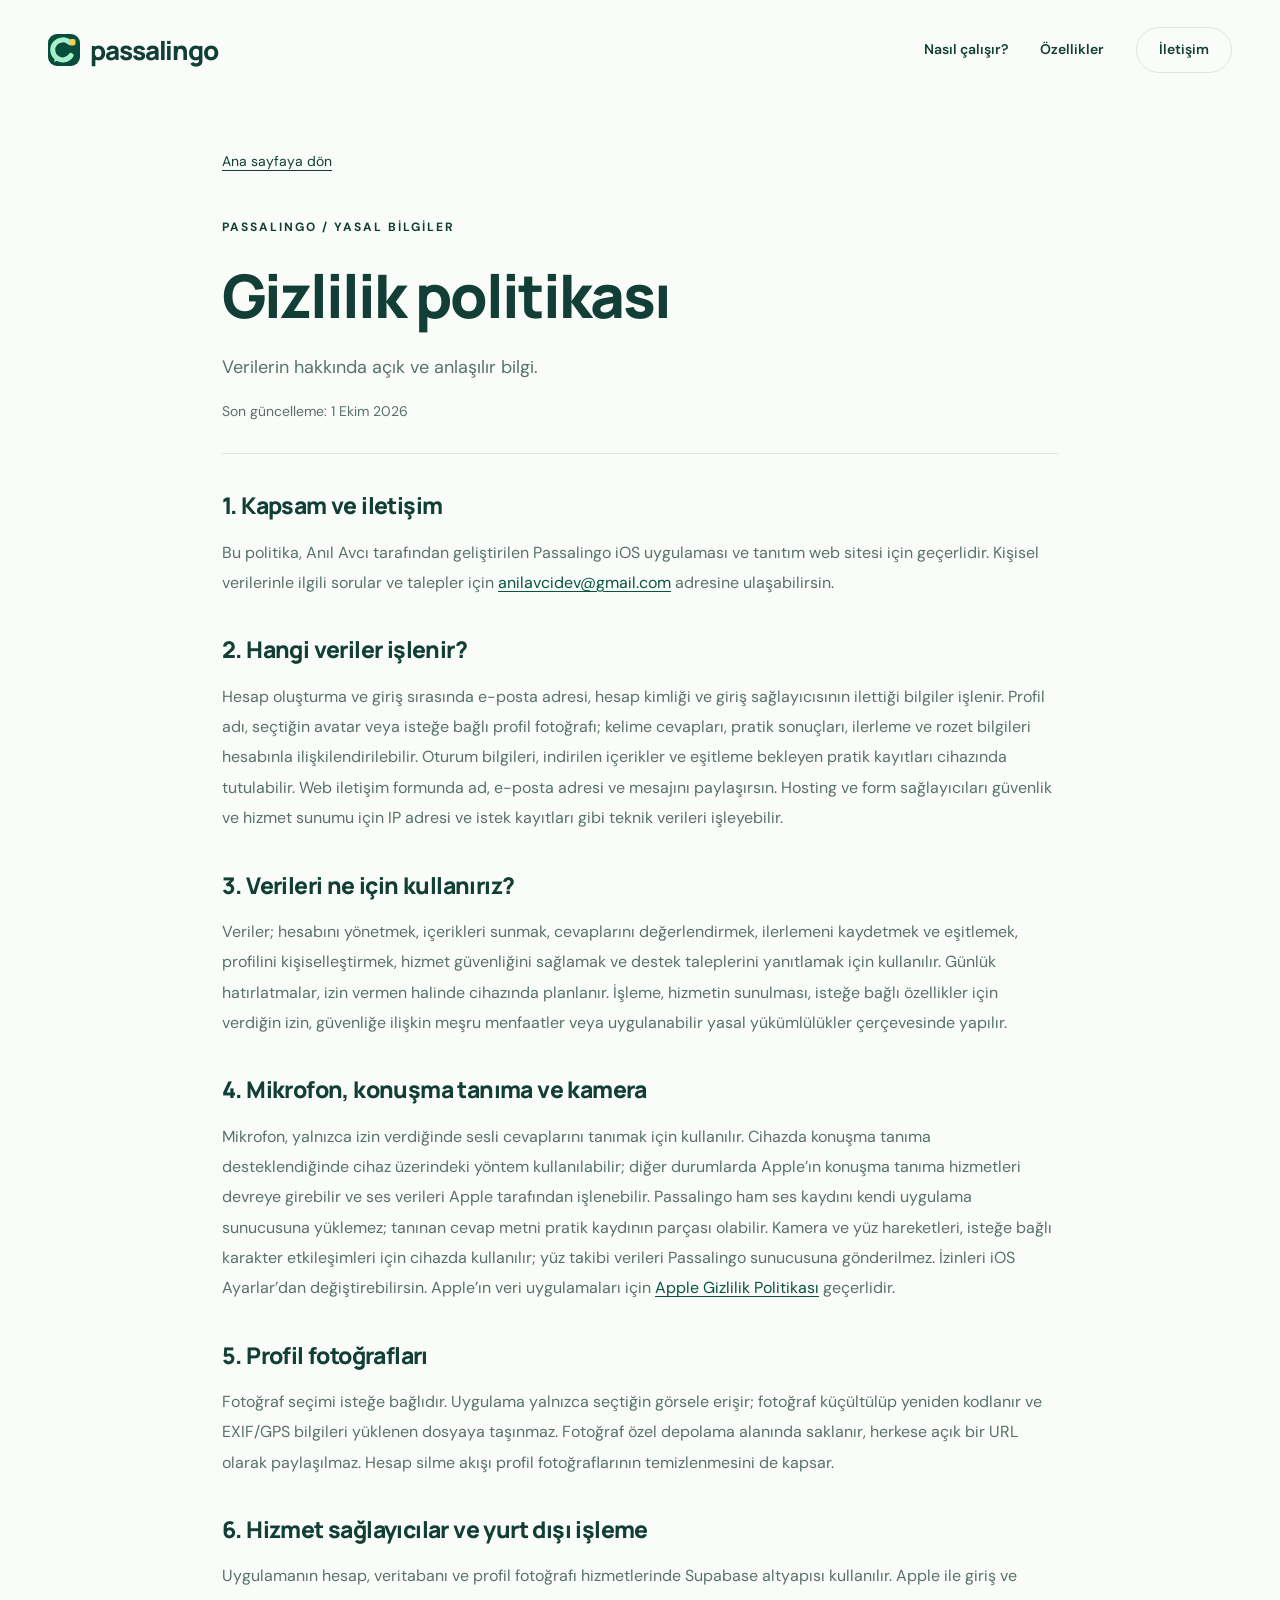
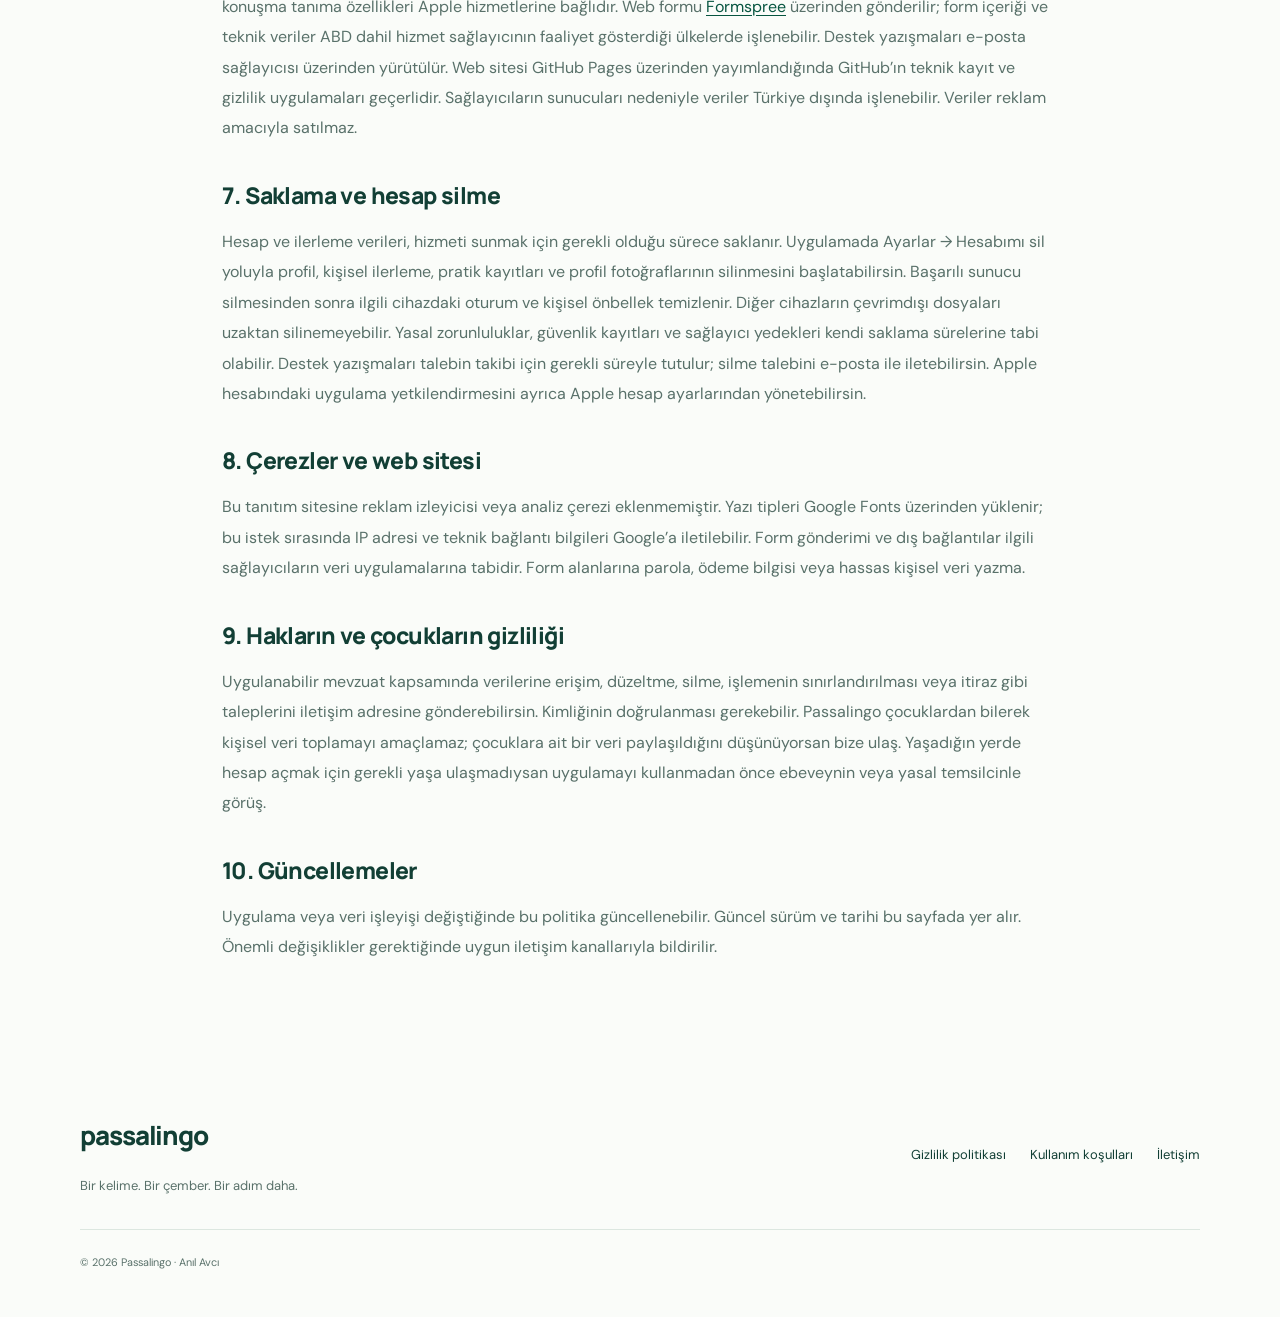
==== privacy.html @ f15102d4 "Build Turkish Passalingo landing page with legal pages and contact form" ====
<!doctype html><html lang="tr"><head><meta charset="utf-8"><meta name="viewport" content="width=device-width,initial-scale=1"><meta name="theme-color" content="#064e3b"><title>Gizlilik politikası — Passalingo</title><meta name="description" content="Verilerin hakkında açık ve anlaşılır bilgi."><meta property="og:title" content="Gizlilik politikası — Passalingo"><meta property="og:description" content="Verilerin hakkında açık ve anlaşılır bilgi."><meta property="og:type" content="website"><link rel="icon" href="assets/favicon.svg" type="image/svg+xml"><link rel="stylesheet" href="styles.css"><script src="script.js" defer></script></head><body><a class="skip" href="#main">İçeriğe geç</a><header><a class="brand" href="index.html"><img src="assets/favicon.svg" alt="" width="32" height="32">passalingo</a><nav aria-label="Ana gezinme"><a href="index.html#nasil">Nasıl çalışır?</a><a href="index.html#ozellikler">Özellikler</a><a class="nav-contact" href="index.html#iletisim">İletişim</a></nav></header><main id="main" class="wrap legal"><a class="back" href="index.html">Ana sayfaya dön</a><span class="eyebrow">PASSALINGO / YASAL BİLGİLER</span><h1>Gizlilik politikası</h1><p class="lead">Verilerin hakkında açık ve anlaşılır bilgi.</p><p class="updated">Son güncelleme: 1 Ekim 2026</p><div class="legal-body"><section><h2>1. Kapsam ve iletişim</h2><p>Bu politika, Anıl Avcı tarafından geliştirilen Passalingo iOS uygulaması ve tanıtım web sitesi için geçerlidir. Kişisel verilerinle ilgili sorular ve talepler için <a href="mailto:anilavcidev@gmail.com">anilavcidev@gmail.com</a> adresine ulaşabilirsin.</p></section><section><h2>2. Hangi veriler işlenir?</h2><p>Hesap oluşturma ve giriş sırasında e-posta adresi, hesap kimliği ve giriş sağlayıcısının ilettiği bilgiler işlenir. Profil adı, seçtiğin avatar veya isteğe bağlı profil fotoğrafı; kelime cevapları, pratik sonuçları, ilerleme ve rozet bilgileri hesabınla ilişkilendirilebilir. Oturum bilgileri, indirilen içerikler ve eşitleme bekleyen pratik kayıtları cihazında tutulabilir. Web iletişim formunda ad, e-posta adresi ve mesajını paylaşırsın. Hosting ve form sağlayıcıları güvenlik ve hizmet sunumu için IP adresi ve istek kayıtları gibi teknik verileri işleyebilir.</p></section><section><h2>3. Verileri ne için kullanırız?</h2><p>Veriler; hesabını yönetmek, içerikleri sunmak, cevaplarını değerlendirmek, ilerlemeni kaydetmek ve eşitlemek, profilini kişiselleştirmek, hizmet güvenliğini sağlamak ve destek taleplerini yanıtlamak için kullanılır. Günlük hatırlatmalar, izin vermen halinde cihazında planlanır. İşleme, hizmetin sunulması, isteğe bağlı özellikler için verdiğin izin, güvenliğe ilişkin meşru menfaatler veya uygulanabilir yasal yükümlülükler çerçevesinde yapılır.</p></section><section><h2>4. Mikrofon, konuşma tanıma ve kamera</h2><p>Mikrofon, yalnızca izin verdiğinde sesli cevaplarını tanımak için kullanılır. Cihazda konuşma tanıma desteklendiğinde cihaz üzerindeki yöntem kullanılabilir; diğer durumlarda Apple’ın konuşma tanıma hizmetleri devreye girebilir ve ses verileri Apple tarafından işlenebilir. Passalingo ham ses kaydını kendi uygulama sunucusuna yüklemez; tanınan cevap metni pratik kaydının parçası olabilir. Kamera ve yüz hareketleri, isteğe bağlı karakter etkileşimleri için cihazda kullanılır; yüz takibi verileri Passalingo sunucusuna gönderilmez. İzinleri iOS Ayarlar’dan değiştirebilirsin. Apple’ın veri uygulamaları için <a href="https://www.apple.com/legal/privacy/" target="_blank" rel="noopener noreferrer">Apple Gizlilik Politikası</a> geçerlidir.</p></section><section><h2>5. Profil fotoğrafları</h2><p>Fotoğraf seçimi isteğe bağlıdır. Uygulama yalnızca seçtiğin görsele erişir; fotoğraf küçültülüp yeniden kodlanır ve EXIF/GPS bilgileri yüklenen dosyaya taşınmaz. Fotoğraf özel depolama alanında saklanır, herkese açık bir URL olarak paylaşılmaz. Hesap silme akışı profil fotoğraflarının temizlenmesini de kapsar.</p></section><section><h2>6. Hizmet sağlayıcılar ve yurt dışı işleme</h2><p>Uygulamanın hesap, veritabanı ve profil fotoğrafı hizmetlerinde Supabase altyapısı kullanılır. Apple ile giriş ve konuşma tanıma özellikleri Apple hizmetlerine bağlıdır. Web formu <a href="https://formspree.io/legal/privacy-policy/" target="_blank" rel="noopener noreferrer">Formspree</a> üzerinden gönderilir; form içeriği ve teknik veriler ABD dahil hizmet sağlayıcının faaliyet gösterdiği ülkelerde işlenebilir. Destek yazışmaları e-posta sağlayıcısı üzerinden yürütülür. Web sitesi GitHub Pages üzerinden yayımlandığında GitHub’ın teknik kayıt ve gizlilik uygulamaları geçerlidir. Sağlayıcıların sunucuları nedeniyle veriler Türkiye dışında işlenebilir. Veriler reklam amacıyla satılmaz.</p></section><section><h2>7. Saklama ve hesap silme</h2><p>Hesap ve ilerleme verileri, hizmeti sunmak için gerekli olduğu sürece saklanır. Uygulamada Ayarlar → Hesabımı sil yoluyla profil, kişisel ilerleme, pratik kayıtları ve profil fotoğraflarının silinmesini başlatabilirsin. Başarılı sunucu silmesinden sonra ilgili cihazdaki oturum ve kişisel önbellek temizlenir. Diğer cihazların çevrimdışı dosyaları uzaktan silinemeyebilir. Yasal zorunluluklar, güvenlik kayıtları ve sağlayıcı yedekleri kendi saklama sürelerine tabi olabilir. Destek yazışmaları talebin takibi için gerekli süreyle tutulur; silme talebini e-posta ile iletebilirsin. Apple hesabındaki uygulama yetkilendirmesini ayrıca Apple hesap ayarlarından yönetebilirsin.</p></section><section><h2>8. Çerezler ve web sitesi</h2><p>Bu tanıtım sitesine reklam izleyicisi veya analiz çerezi eklenmemiştir. Yazı tipleri Google Fonts üzerinden yüklenir; bu istek sırasında IP adresi ve teknik bağlantı bilgileri Google’a iletilebilir. Form gönderimi ve dış bağlantılar ilgili sağlayıcıların veri uygulamalarına tabidir. Form alanlarına parola, ödeme bilgisi veya hassas kişisel veri yazma.</p></section><section><h2>9. Hakların ve çocukların gizliliği</h2><p>Uygulanabilir mevzuat kapsamında verilerine erişim, düzeltme, silme, işlemenin sınırlandırılması veya itiraz gibi taleplerini iletişim adresine gönderebilirsin. Kimliğinin doğrulanması gerekebilir. Passalingo çocuklardan bilerek kişisel veri toplamayı amaçlamaz; çocuklara ait bir veri paylaşıldığını düşünüyorsan bize ulaş. Yaşadığın yerde hesap açmak için gerekli yaşa ulaşmadıysan uygulamayı kullanmadan önce ebeveynin veya yasal temsilcinle görüş.</p></section><section><h2>10. Güncellemeler</h2><p>Uygulama veya veri işleyişi değiştiğinde bu politika güncellenebilir. Güncel sürüm ve tarihi bu sayfada yer alır. Önemli değişiklikler gerektiğinde uygun iletişim kanallarıyla bildirilir.</p></section></div></main><footer><a class="brand" href="index.html">passalingo</a><p>Bir kelime. Bir çember. Bir adım daha.</p><div><a href="privacy.html">Gizlilik politikası</a><a href="terms.html">Kullanım koşulları</a><a href="mailto:anilavcidev@gmail.com">İletişim</a></div><small>© 2026 Passalingo · Anıl Avcı</small></footer></body></html>
---- styles.css ----
@import url('https://fonts.googleapis.com/css2?family=DM+Sans:wght@400;500;600;700&family=Manrope:wght@400;500;600;700;800&display=swap');
:root{--ink:#123f35;--green:#075540;--mint:#b5f3ce;--paper:#fafcf9;--muted:#59716a;--line:#dce7e0;--yellow:#f6cf59}*{box-sizing:border-box}html{scroll-behavior:smooth;scroll-padding-top:100px}body{margin:0;background:var(--paper);color:var(--ink);font-family:'DM Sans',sans-serif;font-size:16px;line-height:1.65}a{color:inherit}button,input,textarea{font:inherit}button,a,input,textarea,summary{-webkit-tap-highlight-color:transparent}a:focus-visible,button:focus-visible,summary:focus-visible{outline:3px solid #b88915;outline-offset:6px}header{max-width:1280px;margin:auto;height:100px;padding:0 48px;display:flex;align-items:center;justify-content:space-between}.brand{display:flex;gap:10px;align-items:center;font-family:Manrope,sans-serif;font-size:26px;font-weight:800;letter-spacing:-1.1px;text-decoration:none}nav{display:flex;align-items:center;gap:32px;font-size:14px;font-weight:600}nav a{text-decoration:none}nav a:hover{color:#23815d}.nav-contact{border:1px solid var(--line);padding:10px 22px;border-radius:50px}.wrap{max-width:1184px;margin:auto;padding-left:32px;padding-right:32px}.hero{display:grid;grid-template-columns:1.05fr 1fr;min-height:690px;align-items:center;padding-top:32px;padding-bottom:74px}.eyebrow{font-size:12px;letter-spacing:2px;font-weight:700;display:block}.pill-dot{width:7px;height:7px;background:var(--green);display:inline-block;border-radius:100%;margin-right:6px}h1,h2,h3{font-family:Manrope,sans-serif;line-height:1.08;margin:0;font-weight:800;letter-spacing:-2px}h1{font-size:clamp(44px,5.15vw,68px);margin:25px 0}h1 em{font-style:normal;color:#24805d}h2{font-size:clamp(32px,3.5vw,46px)}h3{font-size:23px;letter-spacing:-.7px}.hero-copy>p{color:var(--muted);font-size:18px;line-height:1.75}.hero-actions{display:flex;align-items:center;gap:24px;margin-top:32px}.button{border:0;border-radius:50px;background:var(--green);color:white;padding:16px 25px;font-weight:600;text-decoration:none;display:inline-flex;align-items:center;justify-content:center;cursor:pointer;font-size:14px;transition:background .2s,transform .2s}.button:hover{background:#137653;transform:translateY(-2px)}.button:disabled{opacity:.65;cursor:wait;transform:none}.release{font-size:14px;font-weight:700}.release small{display:block;font-size:12px;font-weight:400;color:var(--muted)}.hero-note{display:flex;align-items:center;gap:14px;font-size:12px;color:var(--muted);margin-top:30px}.hero-note i{width:3px;height:3px;border-radius:50%;background:var(--muted)}.hero-art{position:relative;height:580px;display:flex;align-items:center;justify-content:center}.orbit{width:440px;height:440px;border-radius:50%;background:#e5f6e9;position:absolute;border:1px solid #daeddf}.orbit:after{content:'';inset:25px;position:absolute;border:1px dashed #b7d8c2;border-radius:50%}.mascot{position:relative;width:440px;height:auto;transform:rotate(-7deg);filter:drop-shadow(0 25px 25px #19634413)}.floating{position:absolute;background:white;border:1px solid var(--line);border-radius:16px;padding:9px 22px;font-family:Manrope,sans-serif;font-size:24px;font-weight:800;z-index:1;box-shadow:0 10px 25px #123f3508}.floating small{display:block;font-family:'DM Sans',sans-serif;font-size:12px;font-weight:400;color:var(--muted)}.word-one{top:78px;left:15px;transform:rotate(-9deg)}.word-two{top:160px;right:0;transform:rotate(8deg);background:#fff5cd}.speech{position:absolute;bottom:64px;background:white;border:1px solid var(--line);border-radius:20px;padding:18px 25px;font-size:18px;font-weight:700;box-shadow:0 12px 40px #123f3509;transform:rotate(-3deg)}.speech span{display:block;font-size:12px;font-weight:400;color:var(--muted)}.art-caption{position:absolute;bottom:22px;font-size:10px;font-weight:700;letter-spacing:2px}.ticker{display:flex;justify-content:center;gap:54px;align-items:center;background:var(--green);color:var(--mint);padding:25px 24px;font-size:14px;font-weight:700;letter-spacing:2px;overflow:hidden}.ticker b{color:var(--yellow);font-size:22px}.section{padding-top:105px;padding-bottom:105px}.section-heading{display:grid;grid-template-columns:1.2fr 1fr;gap:20px;align-items:end}.section-heading .eyebrow{grid-column:1/-1}.section-heading p{color:var(--muted);justify-self:end;margin:0}.steps{display:grid;grid-template-columns:repeat(3,1fr);gap:45px;margin-top:55px}.steps article{border-top:1px solid var(--line);padding-top:22px}.step{font-family:Manrope;font-size:14px;color:#257c59;display:block;margin-bottom:40px}.steps p{color:var(--muted);font-size:15px;line-height:1.75;max-width:300px}.feature-section{background:#eef6ef;padding:90px 0}.feature-grid{display:grid;grid-template-columns:1fr 1fr;gap:100px;align-items:center}.phone-area{text-align:center;position:relative}.phone-area>.eyebrow{margin-bottom:26px}.phone{width:265px;border:7px solid var(--ink);border-radius:43px;overflow:hidden;box-shadow:16px 24px 0 #c9e8d4,0 30px 65px #123f3520;margin:0 auto 35px;line-height:0;transform:rotate(-4deg)}.phone img{width:100%;height:auto}.phone-area small{color:var(--muted);font-size:12px}.feature-copy h2{margin:20px 0}.lead{color:var(--muted);font-size:18px}.feature{display:flex;gap:20px;margin-top:26px}.feature>span{flex-shrink:0;width:42px;height:42px;border-radius:12px;background:#daeee0;display:grid;place-items:center;font-size:24px}.feature h3{font-size:18px;letter-spacing:-.4px;line-height:1.4}.feature p{margin:6px 0 0;color:var(--muted);font-size:14px}.faq-section{display:grid;grid-template-columns:1fr 1.2fr;gap:70px}.faq-section h2{margin-top:25px}details{border-bottom:1px solid var(--line);padding:22px 0}details:first-child{padding-top:0}summary{cursor:pointer;list-style:none;font-weight:600;display:flex;justify-content:space-between;gap:20px}summary::-webkit-details-marker{display:none}summary:after{content:'+';font-size:22px;font-weight:400}details[open] summary:after{content:'−'}details p{color:var(--muted);font-size:15px;line-height:1.8;margin:15px 0 3px}.contact-section{background:var(--green);color:white;padding:90px 0}.contact-grid{display:grid;grid-template-columns:1fr 1.2fr;gap:80px}.contact-grid h2{color:var(--mint);margin-top:25px}.contact-grid p{color:#c4dbd2;font-size:15px}.email{display:inline-block;margin-top:22px;font-size:16px;text-underline-offset:7px}.form-row{display:grid;grid-template-columns:1fr 1fr;gap:18px}label{display:block;font-size:14px;font-weight:500}input,textarea{display:block;background:#ffffff0b;border:1px solid #ffffff38;border-radius:10px;width:100%;color:white;padding:14px;margin:8px 0 18px;font-size:14px}textarea{resize:vertical;min-height:120px}input::placeholder,textarea::placeholder{color:#bdd3ca}input:focus,textarea:focus{outline:2px solid var(--mint);outline-offset:2px}.contact-grid .form-notice{font-size:12px;line-height:1.8;margin:0 0 20px}.contact-grid .button{background:var(--mint);color:var(--ink)}#form-status{min-height:24px;margin-bottom:0}.honeypot{display:none}footer{max-width:1184px;margin:auto;padding:45px 32px;display:grid;grid-template-columns:1fr auto;gap:18px;font-size:13px}footer p{margin:0;color:var(--muted);grid-column:1}footer>div{grid-column:2;grid-row:1/3;display:flex;gap:24px;align-items:center}footer a{text-decoration:none}footer a:hover{text-decoration:underline}footer small{color:var(--muted);grid-column:1/-1;border-top:1px solid var(--line);padding-top:24px;margin-top:15px}.skip{position:absolute;top:-100px;left:20px;background:white;padding:12px;z-index:10}.skip:focus{top:10px}.legal{max-width:900px;padding-top:50px;padding-bottom:90px}.back{display:block;margin-bottom:45px;font-size:14px;text-underline-offset:4px}.legal h1{font-size:clamp(38px,6vw,60px)}.updated{font-size:14px;color:var(--muted);border-bottom:1px solid var(--line);padding-bottom:30px}.legal-body section{margin-top:35px}.legal-body h2{font-size:23px;letter-spacing:-.6px;line-height:1.4}.legal-body p{color:var(--muted);line-height:1.9}.legal-body a{color:var(--green);text-underline-offset:3px}@media(min-width:1000px){.mascot{animation:bob 6s ease-in-out infinite}@keyframes bob{50%{transform:translateY(-12px) rotate(-4deg)}}}@media(max-width:900px){header{padding:0 28px;height:84px}nav{gap:20px}.hero{grid-template-columns:1fr 1fr;min-height:600px}.hero-art{height:490px}.mascot{width:340px;max-width:110%}.orbit{width:320px;height:320px}.hero-actions{align-items:flex-start;flex-direction:column;gap:15px}.word-one{top:60px;left:0}.word-two{top:140px;right:-10px}.speech{bottom:45px;padding:14px;font-size:15px}.hero-note{font-size:11px;gap:8px}.ticker{gap:25px}.feature-grid{gap:45px}.contact-grid{gap:40px}.faq-section{gap:40px}footer>div{gap:16px}}@media(max-width:640px){header{padding:0 22px;height:80px}.brand{font-size:23px}.brand img{width:28px;height:28px}nav a:not(.nav-contact){display:none}.nav-contact{padding:8px 17px}.wrap{padding-left:24px;padding-right:24px}.hero{grid-template-columns:1fr;padding-top:25px;padding-bottom:30px}.eyebrow{font-size:10px;letter-spacing:1.6px}h1{font-size:48px;letter-spacing:-2px;line-height:1.12;margin-top:22px}.hero-copy>p{font-size:16px}.hero-copy>p br{display:none}.hero-actions{flex-direction:row;align-items:center;gap:18px}.button{padding:14px 21px;font-size:13px}.release{font-size:12px}.release small{font-size:10px}.hero-note{font-size:11px}.hero-art{height:420px;max-width:380px;width:100%;margin:20px auto 0}.mascot{width:320px}.orbit{width:305px;height:305px}.floating{font-size:20px;padding:8px 17px}.word-one{top:35px;left:0}.word-two{top:90px;right:0}.speech{bottom:35px}.art-caption{bottom:2px;font-size:9px}.ticker{gap:14px;font-size:10px;letter-spacing:1px;padding:20px 12px}.ticker b{font-size:14px}.section{padding-top:65px;padding-bottom:65px}.section-heading{display:block}.section-heading h2{margin-top:20px}.section-heading p{margin-top:20px;font-size:15px}.steps{grid-template-columns:1fr;gap:26px;margin-top:35px}.steps article{position:relative;padding-left:48px}.step{position:absolute;left:0;top:23px;margin:0}.steps h3{font-size:22px}.steps p{max-width:none;margin-bottom:0}.feature-section{padding:60px 0}.feature-grid{grid-template-columns:1fr;gap:48px}.phone{width:235px;border-radius:38px}.feature-copy h2{font-size:36px}.lead{font-size:16px}.faq-section{grid-template-columns:1fr;gap:30px}.contact-section{padding:60px 0}.contact-grid{grid-template-columns:1fr;gap:35px}.contact-grid h2{font-size:36px}.form-row{grid-template-columns:1fr;gap:0}footer{padding:35px 24px;display:flex;flex-direction:column;gap:15px}footer>div{flex-wrap:wrap;gap:12px 20px;font-size:12px}footer small{margin-top:5px}.legal{padding-top:30px}.legal h1{font-size:38px}.legal-body h2{font-size:21px}}@media(prefers-reduced-motion:reduce){html{scroll-behavior:auto}*,*:before,*:after{animation:none!important;transition:none!important}}
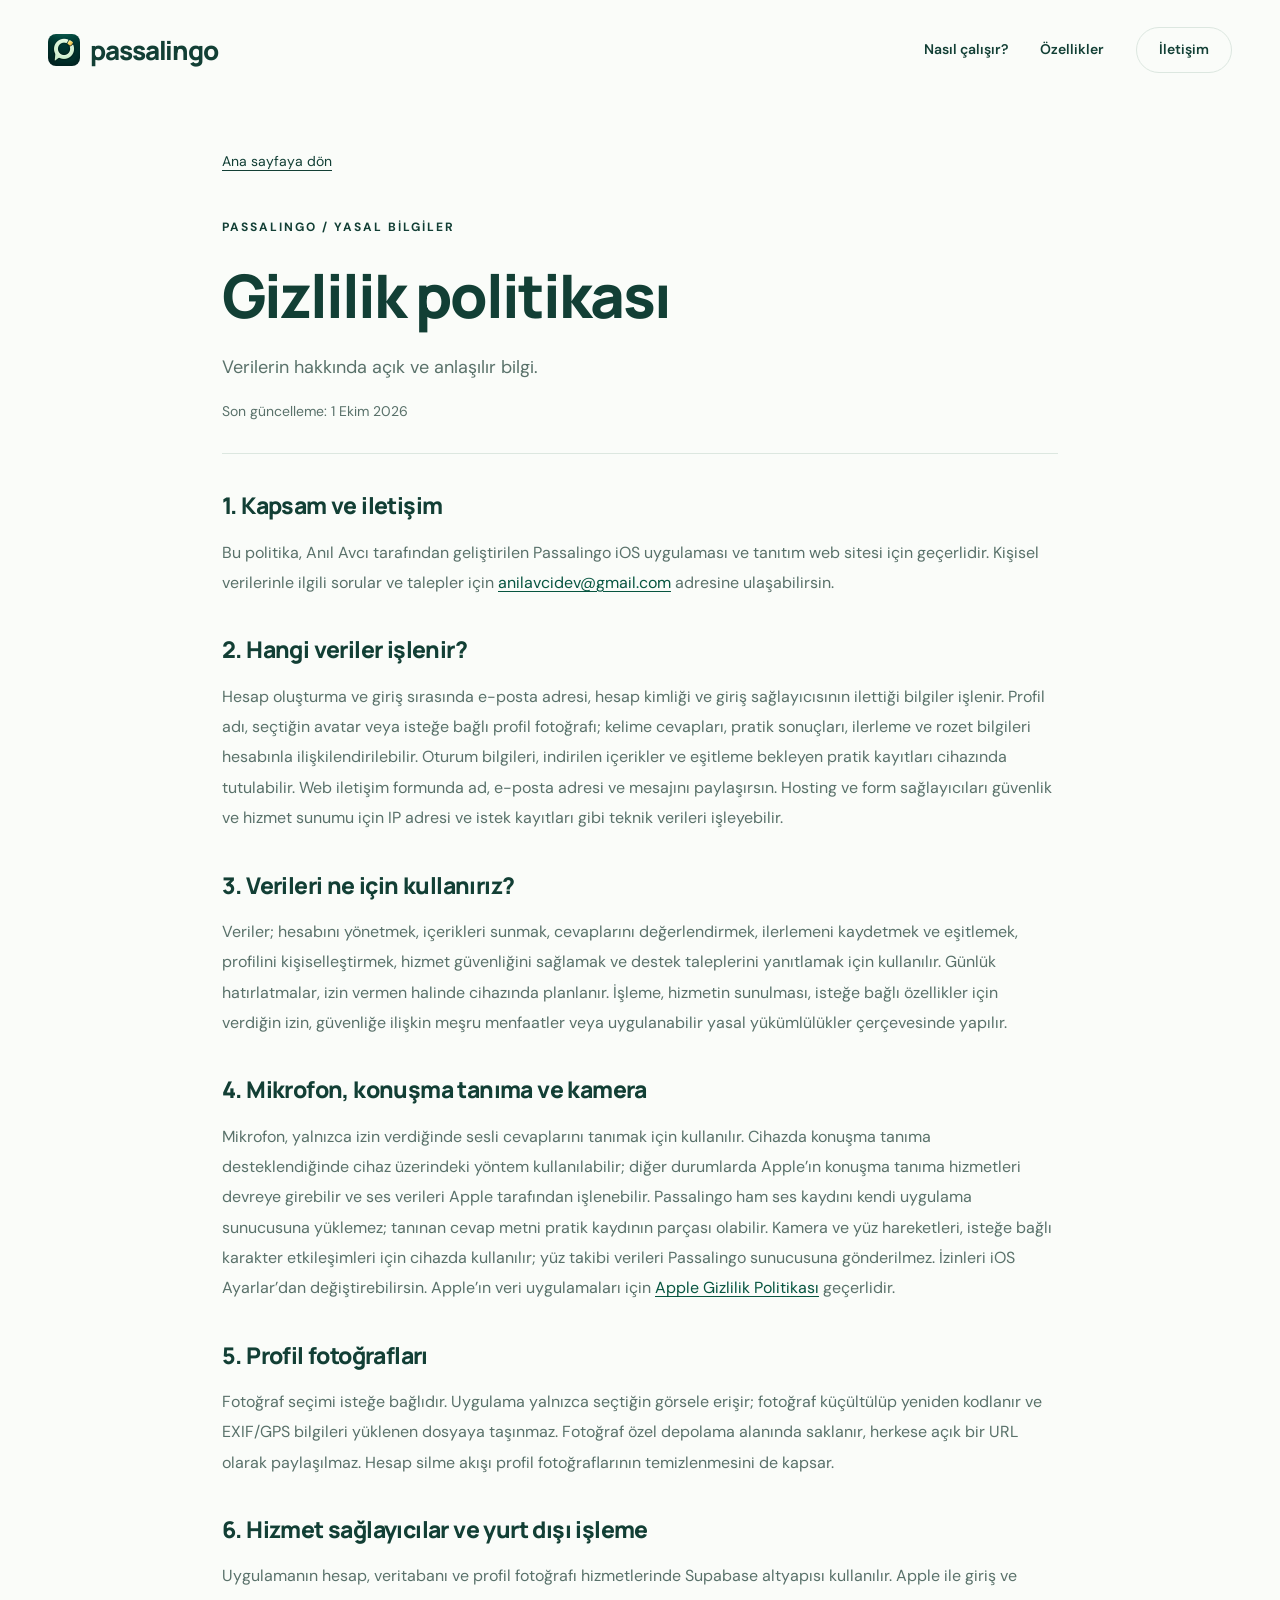
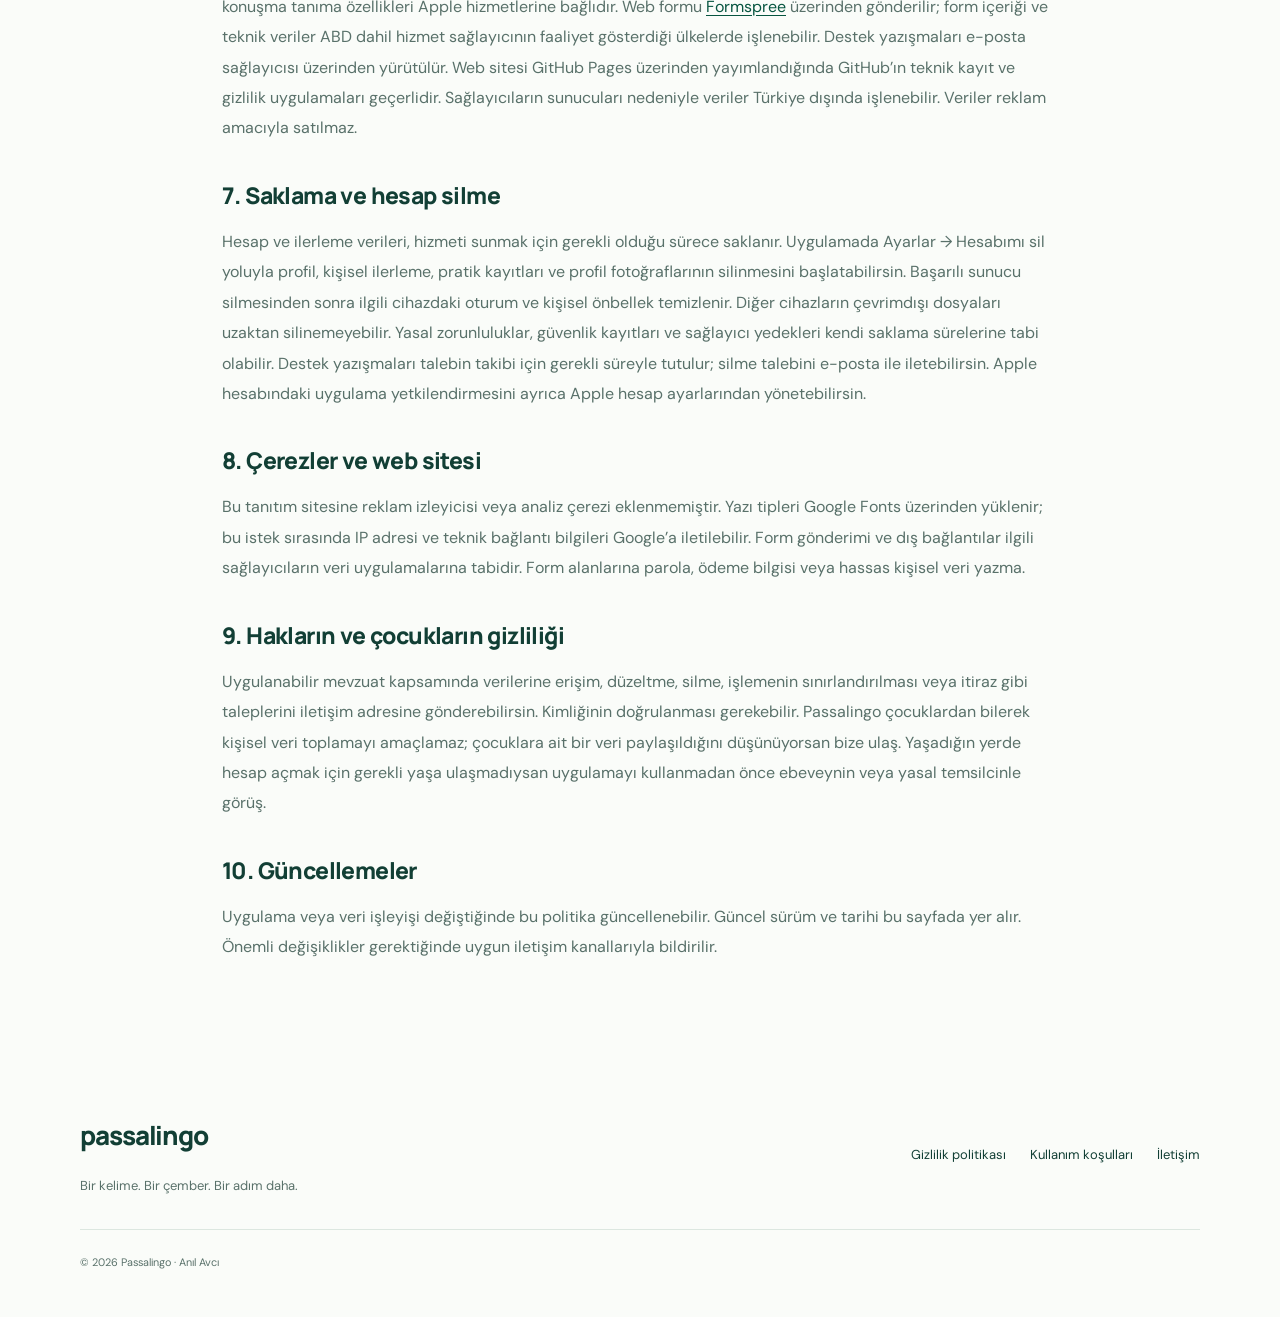
==== commit 24697693: "Use authentic app logo and show gameplay screenshot" ====
--- a/privacy.html
+++ b/privacy.html
@@ -1 +1 @@
-<!doctype html><html lang="tr"><head><meta charset="utf-8"><meta name="viewport" content="width=device-width,initial-scale=1"><meta name="theme-color" content="#064e3b"><title>Gizlilik politikası — Passalingo</title><meta name="description" content="Verilerin hakkında açık ve anlaşılır bilgi."><meta property="og:title" content="Gizlilik politikası — Passalingo"><meta property="og:description" content="Verilerin hakkında açık ve anlaşılır bilgi."><meta property="og:type" content="website"><link rel="icon" href="assets/favicon.svg" type="image/svg+xml"><link rel="stylesheet" href="styles.css"><script src="script.js" defer></script></head><body><a class="skip" href="#main">İçeriğe geç</a><header><a class="brand" href="index.html"><img src="assets/favicon.svg" alt="" width="32" height="32">passalingo</a><nav aria-label="Ana gezinme"><a href="index.html#nasil">Nasıl çalışır?</a><a href="index.html#ozellikler">Özellikler</a><a class="nav-contact" href="index.html#iletisim">İletişim</a></nav></header><main id="main" class="wrap legal"><a class="back" href="index.html">Ana sayfaya dön</a><span class="eyebrow">PASSALINGO / YASAL BİLGİLER</span><h1>Gizlilik politikası</h1><p class="lead">Verilerin hakkında açık ve anlaşılır bilgi.</p><p class="updated">Son güncelleme: 1 Ekim 2026</p><div class="legal-body"><section><h2>1. Kapsam ve iletişim</h2><p>Bu politika, Anıl Avcı tarafından geliştirilen Passalingo iOS uygulaması ve tanıtım web sitesi için geçerlidir. Kişisel verilerinle ilgili sorular ve talepler için <a href="mailto:anilavcidev@gmail.com">anilavcidev@gmail.com</a> adresine ulaşabilirsin.</p></section><section><h2>2. Hangi veriler işlenir?</h2><p>Hesap oluşturma ve giriş sırasında e-posta adresi, hesap kimliği ve giriş sağlayıcısının ilettiği bilgiler işlenir. Profil adı, seçtiğin avatar veya isteğe bağlı profil fotoğrafı; kelime cevapları, pratik sonuçları, ilerleme ve rozet bilgileri hesabınla ilişkilendirilebilir. Oturum bilgileri, indirilen içerikler ve eşitleme bekleyen pratik kayıtları cihazında tutulabilir. Web iletişim formunda ad, e-posta adresi ve mesajını paylaşırsın. Hosting ve form sağlayıcıları güvenlik ve hizmet sunumu için IP adresi ve istek kayıtları gibi teknik verileri işleyebilir.</p></section><section><h2>3. Verileri ne için kullanırız?</h2><p>Veriler; hesabını yönetmek, içerikleri sunmak, cevaplarını değerlendirmek, ilerlemeni kaydetmek ve eşitlemek, profilini kişiselleştirmek, hizmet güvenliğini sağlamak ve destek taleplerini yanıtlamak için kullanılır. Günlük hatırlatmalar, izin vermen halinde cihazında planlanır. İşleme, hizmetin sunulması, isteğe bağlı özellikler için verdiğin izin, güvenliğe ilişkin meşru menfaatler veya uygulanabilir yasal yükümlülükler çerçevesinde yapılır.</p></section><section><h2>4. Mikrofon, konuşma tanıma ve kamera</h2><p>Mikrofon, yalnızca izin verdiğinde sesli cevaplarını tanımak için kullanılır. Cihazda konuşma tanıma desteklendiğinde cihaz üzerindeki yöntem kullanılabilir; diğer durumlarda Apple’ın konuşma tanıma hizmetleri devreye girebilir ve ses verileri Apple tarafından işlenebilir. Passalingo ham ses kaydını kendi uygulama sunucusuna yüklemez; tanınan cevap metni pratik kaydının parçası olabilir. Kamera ve yüz hareketleri, isteğe bağlı karakter etkileşimleri için cihazda kullanılır; yüz takibi verileri Passalingo sunucusuna gönderilmez. İzinleri iOS Ayarlar’dan değiştirebilirsin. Apple’ın veri uygulamaları için <a href="https://www.apple.com/legal/privacy/" target="_blank" rel="noopener noreferrer">Apple Gizlilik Politikası</a> geçerlidir.</p></section><section><h2>5. Profil fotoğrafları</h2><p>Fotoğraf seçimi isteğe bağlıdır. Uygulama yalnızca seçtiğin görsele erişir; fotoğraf küçültülüp yeniden kodlanır ve EXIF/GPS bilgileri yüklenen dosyaya taşınmaz. Fotoğraf özel depolama alanında saklanır, herkese açık bir URL olarak paylaşılmaz. Hesap silme akışı profil fotoğraflarının temizlenmesini de kapsar.</p></section><section><h2>6. Hizmet sağlayıcılar ve yurt dışı işleme</h2><p>Uygulamanın hesap, veritabanı ve profil fotoğrafı hizmetlerinde Supabase altyapısı kullanılır. Apple ile giriş ve konuşma tanıma özellikleri Apple hizmetlerine bağlıdır. Web formu <a href="https://formspree.io/legal/privacy-policy/" target="_blank" rel="noopener noreferrer">Formspree</a> üzerinden gönderilir; form içeriği ve teknik veriler ABD dahil hizmet sağlayıcının faaliyet gösterdiği ülkelerde işlenebilir. Destek yazışmaları e-posta sağlayıcısı üzerinden yürütülür. Web sitesi GitHub Pages üzerinden yayımlandığında GitHub’ın teknik kayıt ve gizlilik uygulamaları geçerlidir. Sağlayıcıların sunucuları nedeniyle veriler Türkiye dışında işlenebilir. Veriler reklam amacıyla satılmaz.</p></section><section><h2>7. Saklama ve hesap silme</h2><p>Hesap ve ilerleme verileri, hizmeti sunmak için gerekli olduğu sürece saklanır. Uygulamada Ayarlar → Hesabımı sil yoluyla profil, kişisel ilerleme, pratik kayıtları ve profil fotoğraflarının silinmesini başlatabilirsin. Başarılı sunucu silmesinden sonra ilgili cihazdaki oturum ve kişisel önbellek temizlenir. Diğer cihazların çevrimdışı dosyaları uzaktan silinemeyebilir. Yasal zorunluluklar, güvenlik kayıtları ve sağlayıcı yedekleri kendi saklama sürelerine tabi olabilir. Destek yazışmaları talebin takibi için gerekli süreyle tutulur; silme talebini e-posta ile iletebilirsin. Apple hesabındaki uygulama yetkilendirmesini ayrıca Apple hesap ayarlarından yönetebilirsin.</p></section><section><h2>8. Çerezler ve web sitesi</h2><p>Bu tanıtım sitesine reklam izleyicisi veya analiz çerezi eklenmemiştir. Yazı tipleri Google Fonts üzerinden yüklenir; bu istek sırasında IP adresi ve teknik bağlantı bilgileri Google’a iletilebilir. Form gönderimi ve dış bağlantılar ilgili sağlayıcıların veri uygulamalarına tabidir. Form alanlarına parola, ödeme bilgisi veya hassas kişisel veri yazma.</p></section><section><h2>9. Hakların ve çocukların gizliliği</h2><p>Uygulanabilir mevzuat kapsamında verilerine erişim, düzeltme, silme, işlemenin sınırlandırılması veya itiraz gibi taleplerini iletişim adresine gönderebilirsin. Kimliğinin doğrulanması gerekebilir. Passalingo çocuklardan bilerek kişisel veri toplamayı amaçlamaz; çocuklara ait bir veri paylaşıldığını düşünüyorsan bize ulaş. Yaşadığın yerde hesap açmak için gerekli yaşa ulaşmadıysan uygulamayı kullanmadan önce ebeveynin veya yasal temsilcinle görüş.</p></section><section><h2>10. Güncellemeler</h2><p>Uygulama veya veri işleyişi değiştiğinde bu politika güncellenebilir. Güncel sürüm ve tarihi bu sayfada yer alır. Önemli değişiklikler gerektiğinde uygun iletişim kanallarıyla bildirilir.</p></section></div></main><footer><a class="brand" href="index.html">passalingo</a><p>Bir kelime. Bir çember. Bir adım daha.</p><div><a href="privacy.html">Gizlilik politikası</a><a href="terms.html">Kullanım koşulları</a><a href="mailto:anilavcidev@gmail.com">İletişim</a></div><small>© 2026 Passalingo · Anıl Avcı</small></footer></body></html>+<!doctype html><html lang="tr"><head><meta charset="utf-8"><meta name="viewport" content="width=device-width,initial-scale=1"><meta name="theme-color" content="#064e3b"><title>Gizlilik politikası — Passalingo</title><meta name="description" content="Verilerin hakkında açık ve anlaşılır bilgi."><meta property="og:title" content="Gizlilik politikası — Passalingo"><meta property="og:description" content="Verilerin hakkında açık ve anlaşılır bilgi."><meta property="og:type" content="website"><link rel="icon" href="assets/logo.png" type="image/png"><link rel="stylesheet" href="styles.css"><script src="script.js" defer></script></head><body><a class="skip" href="#main">İçeriğe geç</a><header><a class="brand" href="index.html"><img src="assets/logo.png" alt="" width="32" height="32">passalingo</a><nav aria-label="Ana gezinme"><a href="index.html#nasil">Nasıl çalışır?</a><a href="index.html#ozellikler">Özellikler</a><a class="nav-contact" href="index.html#iletisim">İletişim</a></nav></header><main id="main" class="wrap legal"><a class="back" href="index.html">Ana sayfaya dön</a><span class="eyebrow">PASSALINGO / YASAL BİLGİLER</span><h1>Gizlilik politikası</h1><p class="lead">Verilerin hakkında açık ve anlaşılır bilgi.</p><p class="updated">Son güncelleme: 1 Ekim 2026</p><div class="legal-body"><section><h2>1. Kapsam ve iletişim</h2><p>Bu politika, Anıl Avcı tarafından geliştirilen Passalingo iOS uygulaması ve tanıtım web sitesi için geçerlidir. Kişisel verilerinle ilgili sorular ve talepler için <a href="mailto:anilavcidev@gmail.com">anilavcidev@gmail.com</a> adresine ulaşabilirsin.</p></section><section><h2>2. Hangi veriler işlenir?</h2><p>Hesap oluşturma ve giriş sırasında e-posta adresi, hesap kimliği ve giriş sağlayıcısının ilettiği bilgiler işlenir. Profil adı, seçtiğin avatar veya isteğe bağlı profil fotoğrafı; kelime cevapları, pratik sonuçları, ilerleme ve rozet bilgileri hesabınla ilişkilendirilebilir. Oturum bilgileri, indirilen içerikler ve eşitleme bekleyen pratik kayıtları cihazında tutulabilir. Web iletişim formunda ad, e-posta adresi ve mesajını paylaşırsın. Hosting ve form sağlayıcıları güvenlik ve hizmet sunumu için IP adresi ve istek kayıtları gibi teknik verileri işleyebilir.</p></section><section><h2>3. Verileri ne için kullanırız?</h2><p>Veriler; hesabını yönetmek, içerikleri sunmak, cevaplarını değerlendirmek, ilerlemeni kaydetmek ve eşitlemek, profilini kişiselleştirmek, hizmet güvenliğini sağlamak ve destek taleplerini yanıtlamak için kullanılır. Günlük hatırlatmalar, izin vermen halinde cihazında planlanır. İşleme, hizmetin sunulması, isteğe bağlı özellikler için verdiğin izin, güvenliğe ilişkin meşru menfaatler veya uygulanabilir yasal yükümlülükler çerçevesinde yapılır.</p></section><section><h2>4. Mikrofon, konuşma tanıma ve kamera</h2><p>Mikrofon, yalnızca izin verdiğinde sesli cevaplarını tanımak için kullanılır. Cihazda konuşma tanıma desteklendiğinde cihaz üzerindeki yöntem kullanılabilir; diğer durumlarda Apple’ın konuşma tanıma hizmetleri devreye girebilir ve ses verileri Apple tarafından işlenebilir. Passalingo ham ses kaydını kendi uygulama sunucusuna yüklemez; tanınan cevap metni pratik kaydının parçası olabilir. Kamera ve yüz hareketleri, isteğe bağlı karakter etkileşimleri için cihazda kullanılır; yüz takibi verileri Passalingo sunucusuna gönderilmez. İzinleri iOS Ayarlar’dan değiştirebilirsin. Apple’ın veri uygulamaları için <a href="https://www.apple.com/legal/privacy/" target="_blank" rel="noopener noreferrer">Apple Gizlilik Politikası</a> geçerlidir.</p></section><section><h2>5. Profil fotoğrafları</h2><p>Fotoğraf seçimi isteğe bağlıdır. Uygulama yalnızca seçtiğin görsele erişir; fotoğraf küçültülüp yeniden kodlanır ve EXIF/GPS bilgileri yüklenen dosyaya taşınmaz. Fotoğraf özel depolama alanında saklanır, herkese açık bir URL olarak paylaşılmaz. Hesap silme akışı profil fotoğraflarının temizlenmesini de kapsar.</p></section><section><h2>6. Hizmet sağlayıcılar ve yurt dışı işleme</h2><p>Uygulamanın hesap, veritabanı ve profil fotoğrafı hizmetlerinde Supabase altyapısı kullanılır. Apple ile giriş ve konuşma tanıma özellikleri Apple hizmetlerine bağlıdır. Web formu <a href="https://formspree.io/legal/privacy-policy/" target="_blank" rel="noopener noreferrer">Formspree</a> üzerinden gönderilir; form içeriği ve teknik veriler ABD dahil hizmet sağlayıcının faaliyet gösterdiği ülkelerde işlenebilir. Destek yazışmaları e-posta sağlayıcısı üzerinden yürütülür. Web sitesi GitHub Pages üzerinden yayımlandığında GitHub’ın teknik kayıt ve gizlilik uygulamaları geçerlidir. Sağlayıcıların sunucuları nedeniyle veriler Türkiye dışında işlenebilir. Veriler reklam amacıyla satılmaz.</p></section><section><h2>7. Saklama ve hesap silme</h2><p>Hesap ve ilerleme verileri, hizmeti sunmak için gerekli olduğu sürece saklanır. Uygulamada Ayarlar → Hesabımı sil yoluyla profil, kişisel ilerleme, pratik kayıtları ve profil fotoğraflarının silinmesini başlatabilirsin. Başarılı sunucu silmesinden sonra ilgili cihazdaki oturum ve kişisel önbellek temizlenir. Diğer cihazların çevrimdışı dosyaları uzaktan silinemeyebilir. Yasal zorunluluklar, güvenlik kayıtları ve sağlayıcı yedekleri kendi saklama sürelerine tabi olabilir. Destek yazışmaları talebin takibi için gerekli süreyle tutulur; silme talebini e-posta ile iletebilirsin. Apple hesabındaki uygulama yetkilendirmesini ayrıca Apple hesap ayarlarından yönetebilirsin.</p></section><section><h2>8. Çerezler ve web sitesi</h2><p>Bu tanıtım sitesine reklam izleyicisi veya analiz çerezi eklenmemiştir. Yazı tipleri Google Fonts üzerinden yüklenir; bu istek sırasında IP adresi ve teknik bağlantı bilgileri Google’a iletilebilir. Form gönderimi ve dış bağlantılar ilgili sağlayıcıların veri uygulamalarına tabidir. Form alanlarına parola, ödeme bilgisi veya hassas kişisel veri yazma.</p></section><section><h2>9. Hakların ve çocukların gizliliği</h2><p>Uygulanabilir mevzuat kapsamında verilerine erişim, düzeltme, silme, işlemenin sınırlandırılması veya itiraz gibi taleplerini iletişim adresine gönderebilirsin. Kimliğinin doğrulanması gerekebilir. Passalingo çocuklardan bilerek kişisel veri toplamayı amaçlamaz; çocuklara ait bir veri paylaşıldığını düşünüyorsan bize ulaş. Yaşadığın yerde hesap açmak için gerekli yaşa ulaşmadıysan uygulamayı kullanmadan önce ebeveynin veya yasal temsilcinle görüş.</p></section><section><h2>10. Güncellemeler</h2><p>Uygulama veya veri işleyişi değiştiğinde bu politika güncellenebilir. Güncel sürüm ve tarihi bu sayfada yer alır. Önemli değişiklikler gerektiğinde uygun iletişim kanallarıyla bildirilir.</p></section></div></main><footer><a class="brand" href="index.html">passalingo</a><p>Bir kelime. Bir çember. Bir adım daha.</p><div><a href="privacy.html">Gizlilik politikası</a><a href="terms.html">Kullanım koşulları</a><a href="mailto:anilavcidev@gmail.com">İletişim</a></div><small>© 2026 Passalingo · Anıl Avcı</small></footer></body></html>
--- a/styles.css
+++ b/styles.css
@@ -1,2 +1,4 @@
 @import url('https://fonts.googleapis.com/css2?family=DM+Sans:wght@400;500;600;700&family=Manrope:wght@400;500;600;700;800&display=swap');
 :root{--ink:#123f35;--green:#075540;--mint:#b5f3ce;--paper:#fafcf9;--muted:#59716a;--line:#dce7e0;--yellow:#f6cf59}*{box-sizing:border-box}html{scroll-behavior:smooth;scroll-padding-top:100px}body{margin:0;background:var(--paper);color:var(--ink);font-family:'DM Sans',sans-serif;font-size:16px;line-height:1.65}a{color:inherit}button,input,textarea{font:inherit}button,a,input,textarea,summary{-webkit-tap-highlight-color:transparent}a:focus-visible,button:focus-visible,summary:focus-visible{outline:3px solid #b88915;outline-offset:6px}header{max-width:1280px;margin:auto;height:100px;padding:0 48px;display:flex;align-items:center;justify-content:space-between}.brand{display:flex;gap:10px;align-items:center;font-family:Manrope,sans-serif;font-size:26px;font-weight:800;letter-spacing:-1.1px;text-decoration:none}nav{display:flex;align-items:center;gap:32px;font-size:14px;font-weight:600}nav a{text-decoration:none}nav a:hover{color:#23815d}.nav-contact{border:1px solid var(--line);padding:10px 22px;border-radius:50px}.wrap{max-width:1184px;margin:auto;padding-left:32px;padding-right:32px}.hero{display:grid;grid-template-columns:1.05fr 1fr;min-height:690px;align-items:center;padding-top:32px;padding-bottom:74px}.eyebrow{font-size:12px;letter-spacing:2px;font-weight:700;display:block}.pill-dot{width:7px;height:7px;background:var(--green);display:inline-block;border-radius:100%;margin-right:6px}h1,h2,h3{font-family:Manrope,sans-serif;line-height:1.08;margin:0;font-weight:800;letter-spacing:-2px}h1{font-size:clamp(44px,5.15vw,68px);margin:25px 0}h1 em{font-style:normal;color:#24805d}h2{font-size:clamp(32px,3.5vw,46px)}h3{font-size:23px;letter-spacing:-.7px}.hero-copy>p{color:var(--muted);font-size:18px;line-height:1.75}.hero-actions{display:flex;align-items:center;gap:24px;margin-top:32px}.button{border:0;border-radius:50px;background:var(--green);color:white;padding:16px 25px;font-weight:600;text-decoration:none;display:inline-flex;align-items:center;justify-content:center;cursor:pointer;font-size:14px;transition:background .2s,transform .2s}.button:hover{background:#137653;transform:translateY(-2px)}.button:disabled{opacity:.65;cursor:wait;transform:none}.release{font-size:14px;font-weight:700}.release small{display:block;font-size:12px;font-weight:400;color:var(--muted)}.hero-note{display:flex;align-items:center;gap:14px;font-size:12px;color:var(--muted);margin-top:30px}.hero-note i{width:3px;height:3px;border-radius:50%;background:var(--muted)}.hero-art{position:relative;height:580px;display:flex;align-items:center;justify-content:center}.orbit{width:440px;height:440px;border-radius:50%;background:#e5f6e9;position:absolute;border:1px solid #daeddf}.orbit:after{content:'';inset:25px;position:absolute;border:1px dashed #b7d8c2;border-radius:50%}.mascot{position:relative;width:440px;height:auto;transform:rotate(-7deg);filter:drop-shadow(0 25px 25px #19634413)}.floating{position:absolute;background:white;border:1px solid var(--line);border-radius:16px;padding:9px 22px;font-family:Manrope,sans-serif;font-size:24px;font-weight:800;z-index:1;box-shadow:0 10px 25px #123f3508}.floating small{display:block;font-family:'DM Sans',sans-serif;font-size:12px;font-weight:400;color:var(--muted)}.word-one{top:78px;left:15px;transform:rotate(-9deg)}.word-two{top:160px;right:0;transform:rotate(8deg);background:#fff5cd}.speech{position:absolute;bottom:64px;background:white;border:1px solid var(--line);border-radius:20px;padding:18px 25px;font-size:18px;font-weight:700;box-shadow:0 12px 40px #123f3509;transform:rotate(-3deg)}.speech span{display:block;font-size:12px;font-weight:400;color:var(--muted)}.art-caption{position:absolute;bottom:22px;font-size:10px;font-weight:700;letter-spacing:2px}.ticker{display:flex;justify-content:center;gap:54px;align-items:center;background:var(--green);color:var(--mint);padding:25px 24px;font-size:14px;font-weight:700;letter-spacing:2px;overflow:hidden}.ticker b{color:var(--yellow);font-size:22px}.section{padding-top:105px;padding-bottom:105px}.section-heading{display:grid;grid-template-columns:1.2fr 1fr;gap:20px;align-items:end}.section-heading .eyebrow{grid-column:1/-1}.section-heading p{color:var(--muted);justify-self:end;margin:0}.steps{display:grid;grid-template-columns:repeat(3,1fr);gap:45px;margin-top:55px}.steps article{border-top:1px solid var(--line);padding-top:22px}.step{font-family:Manrope;font-size:14px;color:#257c59;display:block;margin-bottom:40px}.steps p{color:var(--muted);font-size:15px;line-height:1.75;max-width:300px}.feature-section{background:#eef6ef;padding:90px 0}.feature-grid{display:grid;grid-template-columns:1fr 1fr;gap:100px;align-items:center}.phone-area{text-align:center;position:relative}.phone-area>.eyebrow{margin-bottom:26px}.phone{width:265px;border:7px solid var(--ink);border-radius:43px;overflow:hidden;box-shadow:16px 24px 0 #c9e8d4,0 30px 65px #123f3520;margin:0 auto 35px;line-height:0;transform:rotate(-4deg)}.phone img{width:100%;height:auto}.phone-area small{color:var(--muted);font-size:12px}.feature-copy h2{margin:20px 0}.lead{color:var(--muted);font-size:18px}.feature{display:flex;gap:20px;margin-top:26px}.feature>span{flex-shrink:0;width:42px;height:42px;border-radius:12px;background:#daeee0;display:grid;place-items:center;font-size:24px}.feature h3{font-size:18px;letter-spacing:-.4px;line-height:1.4}.feature p{margin:6px 0 0;color:var(--muted);font-size:14px}.faq-section{display:grid;grid-template-columns:1fr 1.2fr;gap:70px}.faq-section h2{margin-top:25px}details{border-bottom:1px solid var(--line);padding:22px 0}details:first-child{padding-top:0}summary{cursor:pointer;list-style:none;font-weight:600;display:flex;justify-content:space-between;gap:20px}summary::-webkit-details-marker{display:none}summary:after{content:'+';font-size:22px;font-weight:400}details[open] summary:after{content:'−'}details p{color:var(--muted);font-size:15px;line-height:1.8;margin:15px 0 3px}.contact-section{background:var(--green);color:white;padding:90px 0}.contact-grid{display:grid;grid-template-columns:1fr 1.2fr;gap:80px}.contact-grid h2{color:var(--mint);margin-top:25px}.contact-grid p{color:#c4dbd2;font-size:15px}.email{display:inline-block;margin-top:22px;font-size:16px;text-underline-offset:7px}.form-row{display:grid;grid-template-columns:1fr 1fr;gap:18px}label{display:block;font-size:14px;font-weight:500}input,textarea{display:block;background:#ffffff0b;border:1px solid #ffffff38;border-radius:10px;width:100%;color:white;padding:14px;margin:8px 0 18px;font-size:14px}textarea{resize:vertical;min-height:120px}input::placeholder,textarea::placeholder{color:#bdd3ca}input:focus,textarea:focus{outline:2px solid var(--mint);outline-offset:2px}.contact-grid .form-notice{font-size:12px;line-height:1.8;margin:0 0 20px}.contact-grid .button{background:var(--mint);color:var(--ink)}#form-status{min-height:24px;margin-bottom:0}.honeypot{display:none}footer{max-width:1184px;margin:auto;padding:45px 32px;display:grid;grid-template-columns:1fr auto;gap:18px;font-size:13px}footer p{margin:0;color:var(--muted);grid-column:1}footer>div{grid-column:2;grid-row:1/3;display:flex;gap:24px;align-items:center}footer a{text-decoration:none}footer a:hover{text-decoration:underline}footer small{color:var(--muted);grid-column:1/-1;border-top:1px solid var(--line);padding-top:24px;margin-top:15px}.skip{position:absolute;top:-100px;left:20px;background:white;padding:12px;z-index:10}.skip:focus{top:10px}.legal{max-width:900px;padding-top:50px;padding-bottom:90px}.back{display:block;margin-bottom:45px;font-size:14px;text-underline-offset:4px}.legal h1{font-size:clamp(38px,6vw,60px)}.updated{font-size:14px;color:var(--muted);border-bottom:1px solid var(--line);padding-bottom:30px}.legal-body section{margin-top:35px}.legal-body h2{font-size:23px;letter-spacing:-.6px;line-height:1.4}.legal-body p{color:var(--muted);line-height:1.9}.legal-body a{color:var(--green);text-underline-offset:3px}@media(min-width:1000px){.mascot{animation:bob 6s ease-in-out infinite}@keyframes bob{50%{transform:translateY(-12px) rotate(-4deg)}}}@media(max-width:900px){header{padding:0 28px;height:84px}nav{gap:20px}.hero{grid-template-columns:1fr 1fr;min-height:600px}.hero-art{height:490px}.mascot{width:340px;max-width:110%}.orbit{width:320px;height:320px}.hero-actions{align-items:flex-start;flex-direction:column;gap:15px}.word-one{top:60px;left:0}.word-two{top:140px;right:-10px}.speech{bottom:45px;padding:14px;font-size:15px}.hero-note{font-size:11px;gap:8px}.ticker{gap:25px}.feature-grid{gap:45px}.contact-grid{gap:40px}.faq-section{gap:40px}footer>div{gap:16px}}@media(max-width:640px){header{padding:0 22px;height:80px}.brand{font-size:23px}.brand img{width:28px;height:28px}nav a:not(.nav-contact){display:none}.nav-contact{padding:8px 17px}.wrap{padding-left:24px;padding-right:24px}.hero{grid-template-columns:1fr;padding-top:25px;padding-bottom:30px}.eyebrow{font-size:10px;letter-spacing:1.6px}h1{font-size:48px;letter-spacing:-2px;line-height:1.12;margin-top:22px}.hero-copy>p{font-size:16px}.hero-copy>p br{display:none}.hero-actions{flex-direction:row;align-items:center;gap:18px}.button{padding:14px 21px;font-size:13px}.release{font-size:12px}.release small{font-size:10px}.hero-note{font-size:11px}.hero-art{height:420px;max-width:380px;width:100%;margin:20px auto 0}.mascot{width:320px}.orbit{width:305px;height:305px}.floating{font-size:20px;padding:8px 17px}.word-one{top:35px;left:0}.word-two{top:90px;right:0}.speech{bottom:35px}.art-caption{bottom:2px;font-size:9px}.ticker{gap:14px;font-size:10px;letter-spacing:1px;padding:20px 12px}.ticker b{font-size:14px}.section{padding-top:65px;padding-bottom:65px}.section-heading{display:block}.section-heading h2{margin-top:20px}.section-heading p{margin-top:20px;font-size:15px}.steps{grid-template-columns:1fr;gap:26px;margin-top:35px}.steps article{position:relative;padding-left:48px}.step{position:absolute;left:0;top:23px;margin:0}.steps h3{font-size:22px}.steps p{max-width:none;margin-bottom:0}.feature-section{padding:60px 0}.feature-grid{grid-template-columns:1fr;gap:48px}.phone{width:235px;border-radius:38px}.feature-copy h2{font-size:36px}.lead{font-size:16px}.faq-section{grid-template-columns:1fr;gap:30px}.contact-section{padding:60px 0}.contact-grid{grid-template-columns:1fr;gap:35px}.contact-grid h2{font-size:36px}.form-row{grid-template-columns:1fr;gap:0}footer{padding:35px 24px;display:flex;flex-direction:column;gap:15px}footer>div{flex-wrap:wrap;gap:12px 20px;font-size:12px}footer small{margin-top:5px}.legal{padding-top:30px}.legal h1{font-size:38px}.legal-body h2{font-size:21px}}@media(prefers-reduced-motion:reduce){html{scroll-behavior:auto}*,*:before,*:after{animation:none!important;transition:none!important}}
+
+.brand img{border-radius:8px;object-fit:contain}
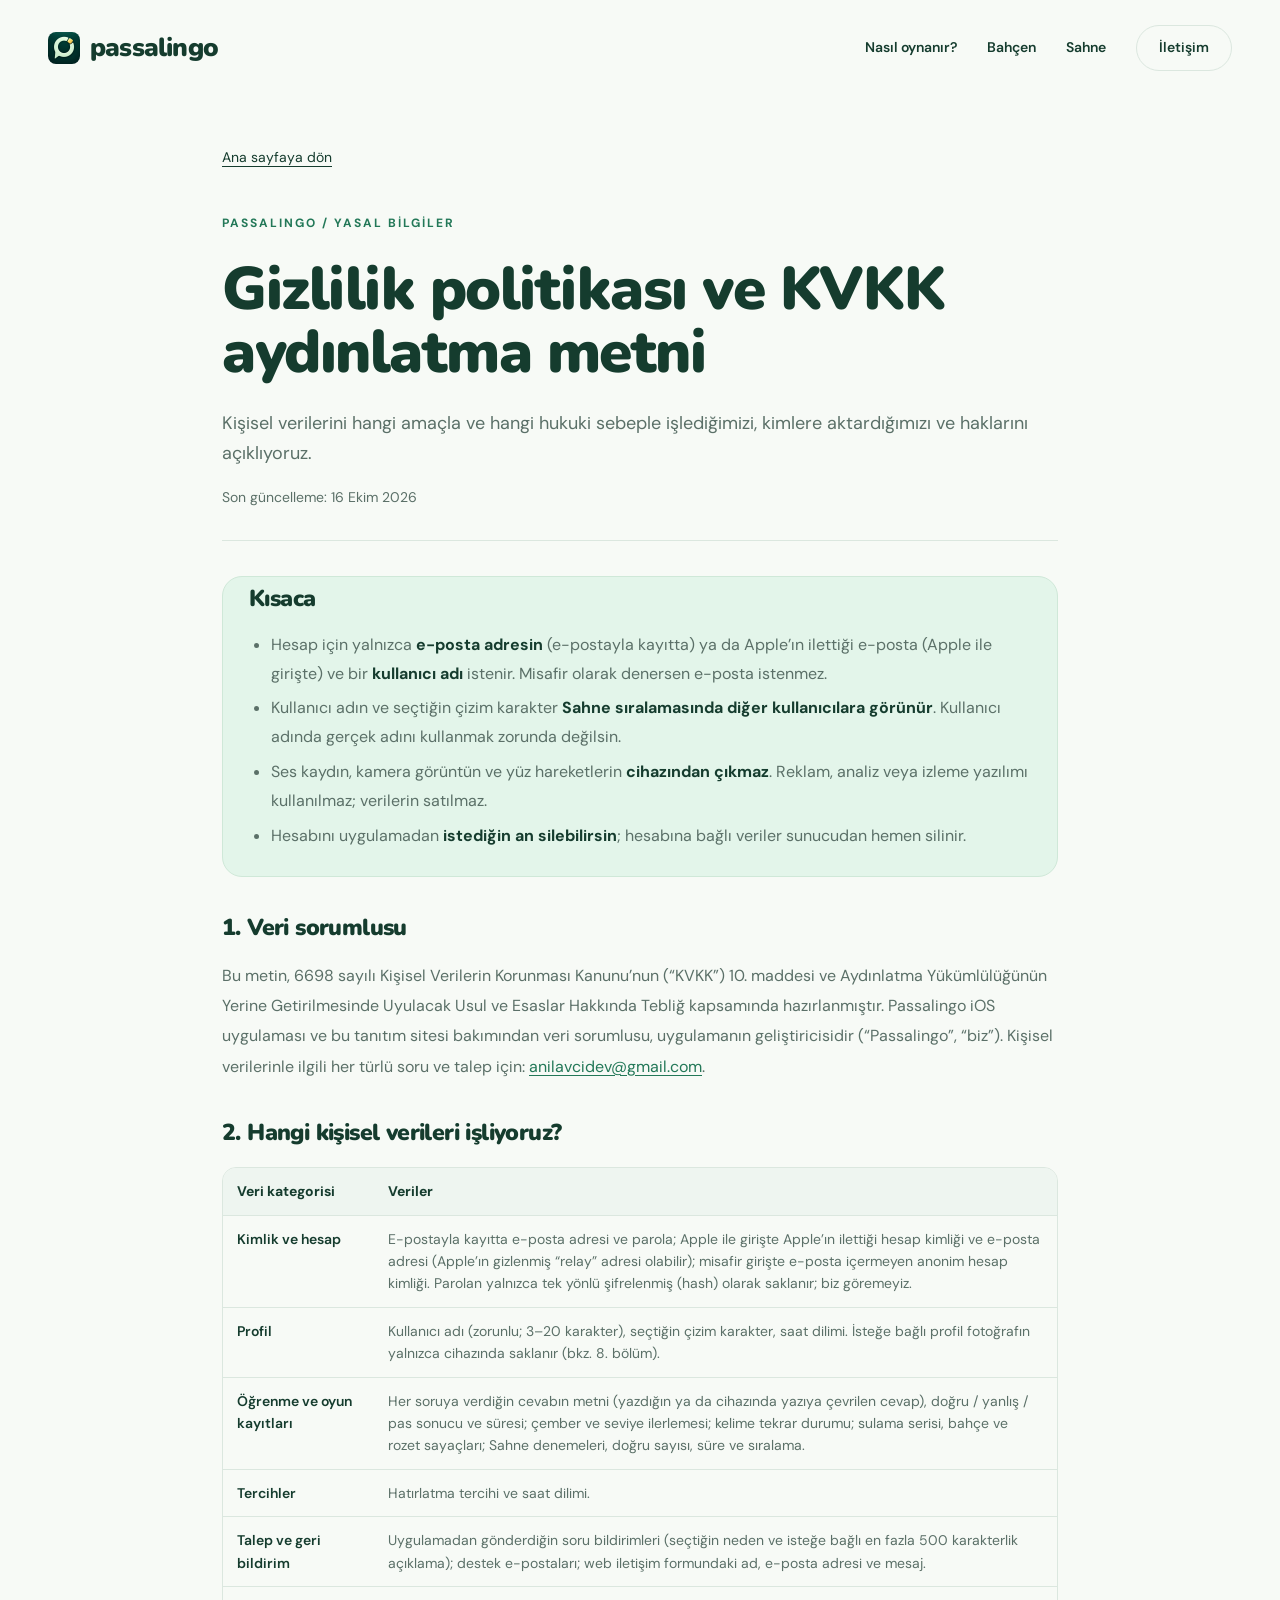
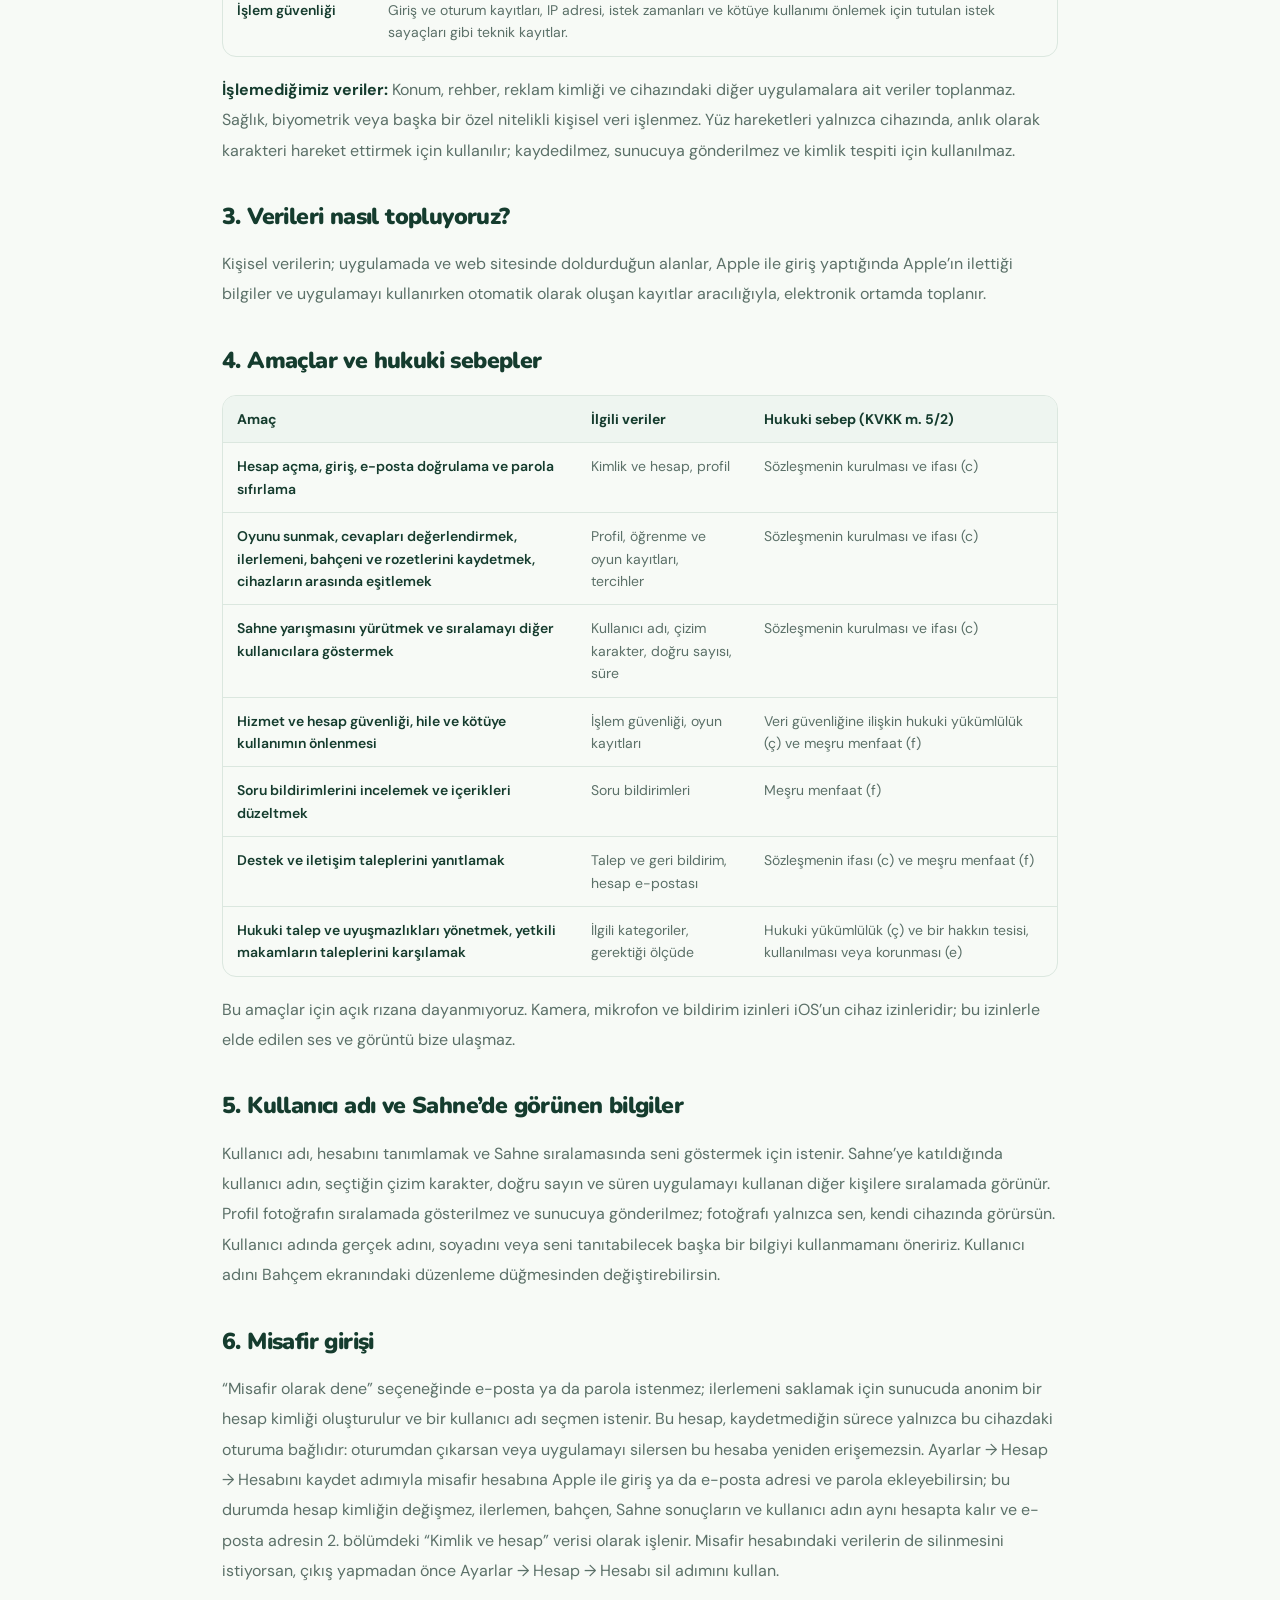
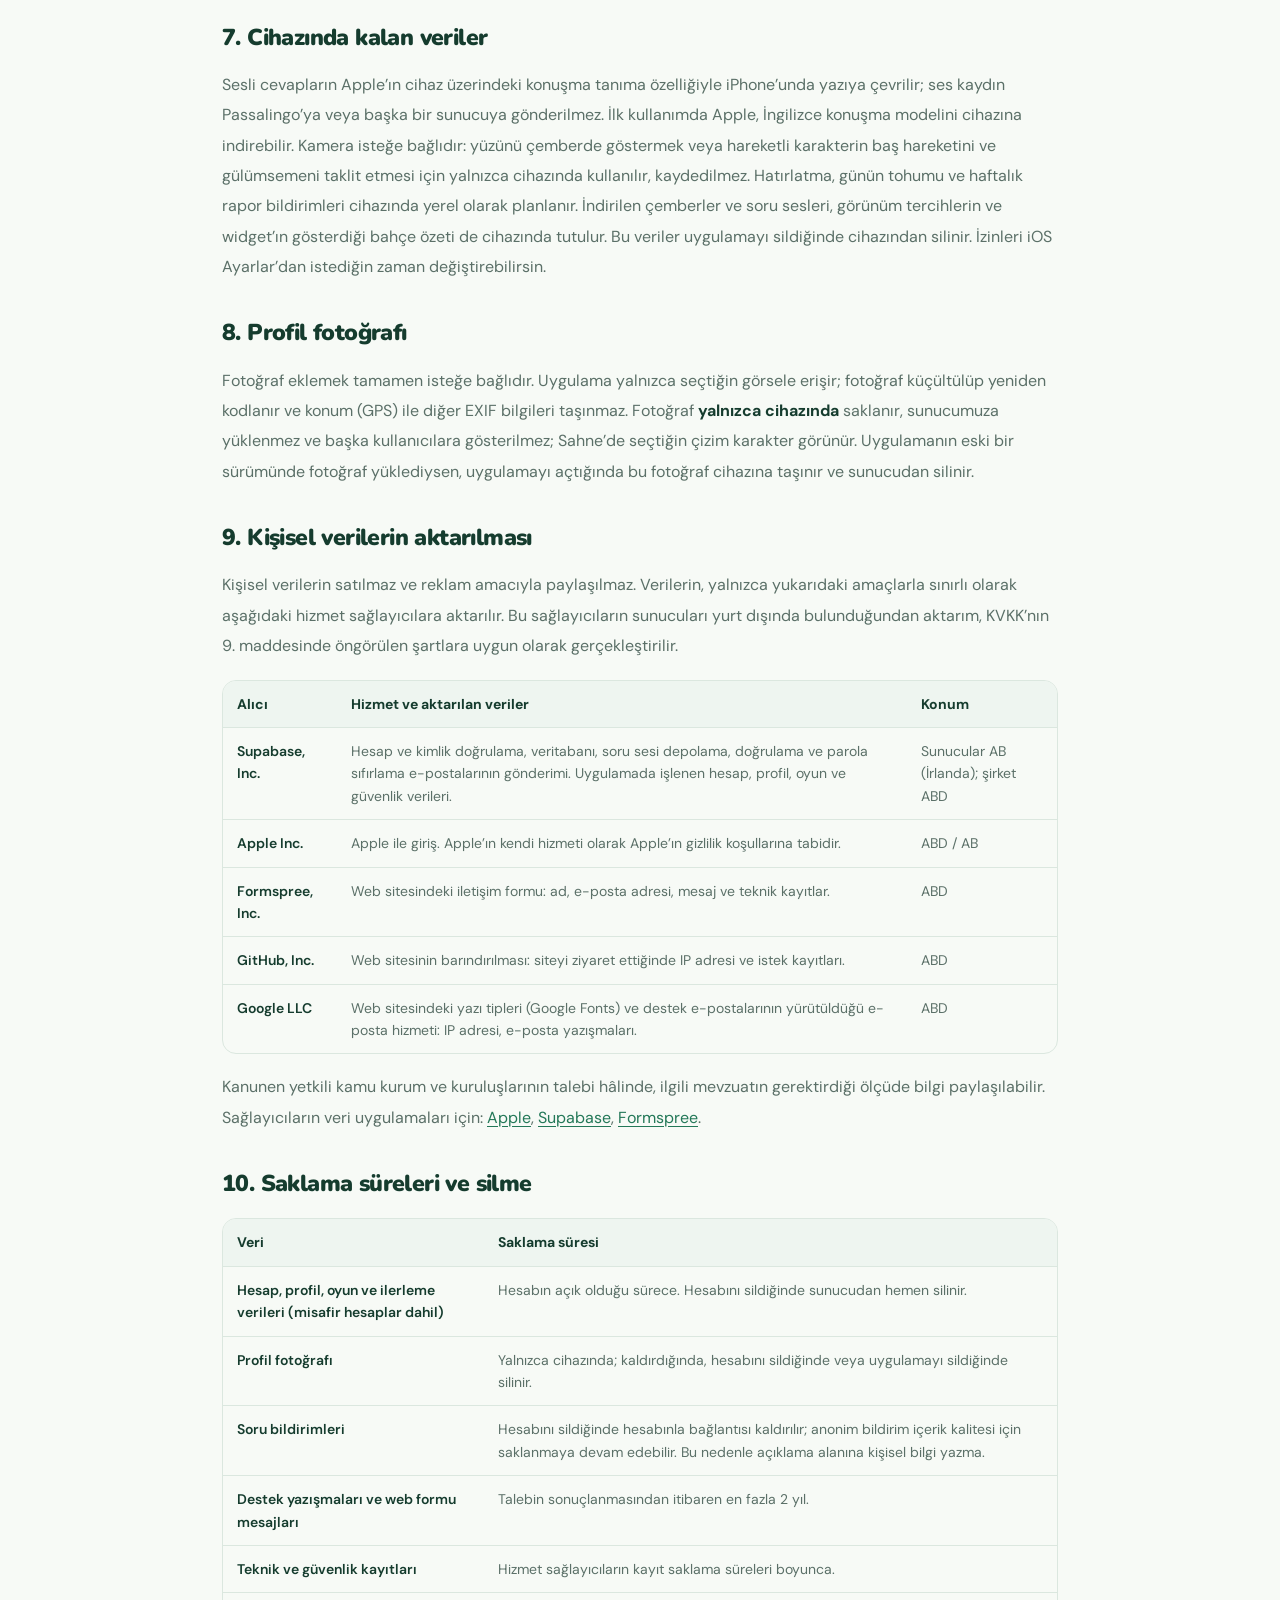
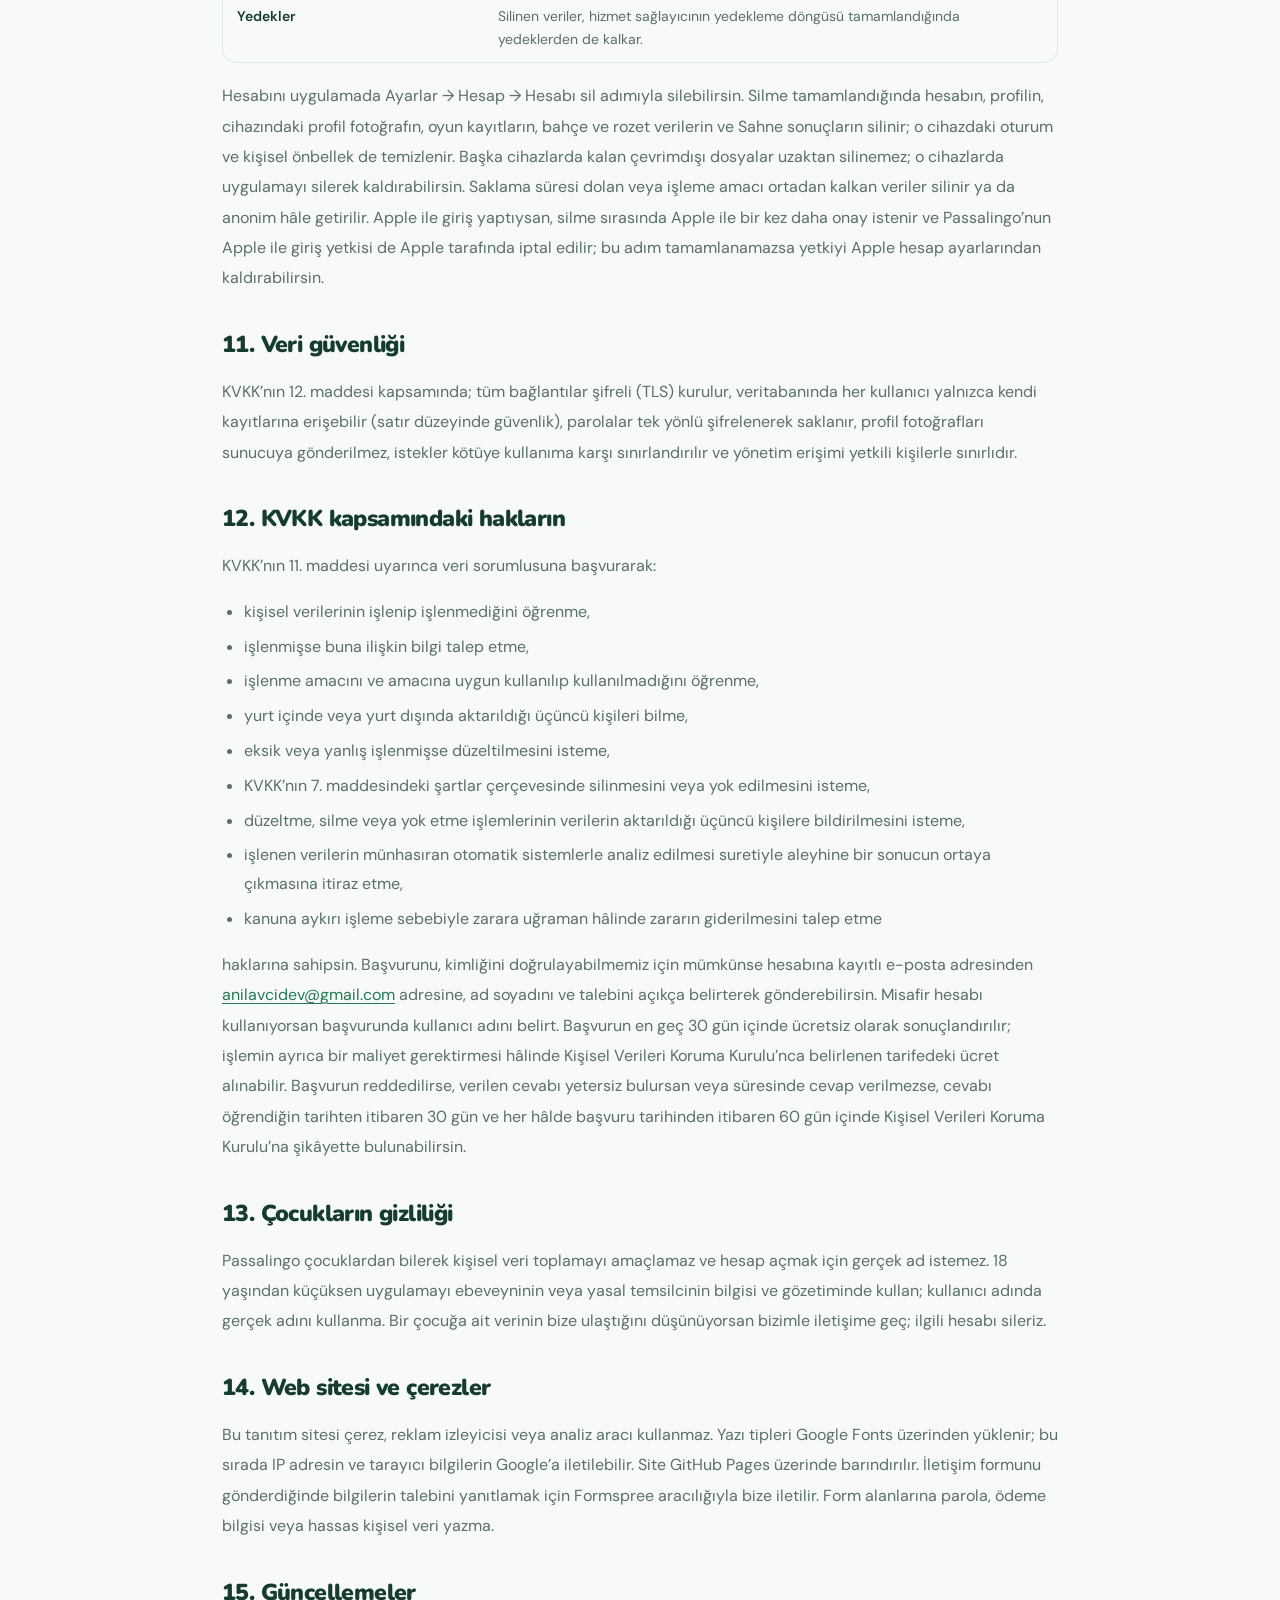
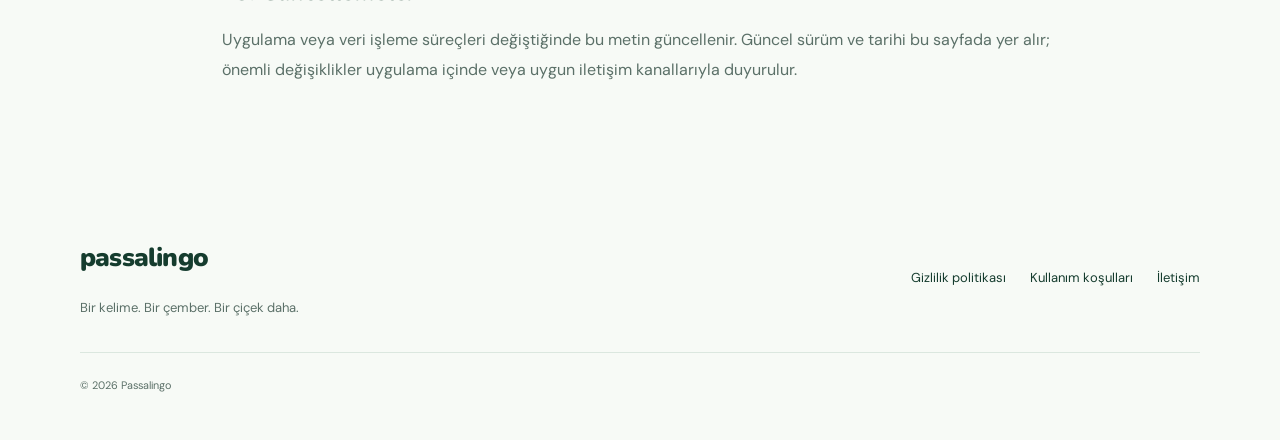
==== commit 0a9fc236: "Site refresh: app screenshots, garden sections, updated privacy - New screenshots under assets/app a" ====
--- a/privacy.html
+++ b/privacy.html
@@ -1 +1,184 @@
-<!doctype html><html lang="tr"><head><meta charset="utf-8"><meta name="viewport" content="width=device-width,initial-scale=1"><meta name="theme-color" content="#064e3b"><title>Gizlilik politikası — Passalingo</title><meta name="description" content="Verilerin hakkında açık ve anlaşılır bilgi."><meta property="og:title" content="Gizlilik politikası — Passalingo"><meta property="og:description" content="Verilerin hakkında açık ve anlaşılır bilgi."><meta property="og:type" content="website"><link rel="icon" href="assets/logo.png" type="image/png"><link rel="stylesheet" href="styles.css"><script src="script.js" defer></script></head><body><a class="skip" href="#main">İçeriğe geç</a><header><a class="brand" href="index.html"><img src="assets/logo.png" alt="" width="32" height="32">passalingo</a><nav aria-label="Ana gezinme"><a href="index.html#nasil">Nasıl çalışır?</a><a href="index.html#ozellikler">Özellikler</a><a class="nav-contact" href="index.html#iletisim">İletişim</a></nav></header><main id="main" class="wrap legal"><a class="back" href="index.html">Ana sayfaya dön</a><span class="eyebrow">PASSALINGO / YASAL BİLGİLER</span><h1>Gizlilik politikası</h1><p class="lead">Verilerin hakkında açık ve anlaşılır bilgi.</p><p class="updated">Son güncelleme: 1 Ekim 2026</p><div class="legal-body"><section><h2>1. Kapsam ve iletişim</h2><p>Bu politika, Anıl Avcı tarafından geliştirilen Passalingo iOS uygulaması ve tanıtım web sitesi için geçerlidir. Kişisel verilerinle ilgili sorular ve talepler için <a href="mailto:anilavcidev@gmail.com">anilavcidev@gmail.com</a> adresine ulaşabilirsin.</p></section><section><h2>2. Hangi veriler işlenir?</h2><p>Hesap oluşturma ve giriş sırasında e-posta adresi, hesap kimliği ve giriş sağlayıcısının ilettiği bilgiler işlenir. Profil adı, seçtiğin avatar veya isteğe bağlı profil fotoğrafı; kelime cevapları, pratik sonuçları, ilerleme ve rozet bilgileri hesabınla ilişkilendirilebilir. Oturum bilgileri, indirilen içerikler ve eşitleme bekleyen pratik kayıtları cihazında tutulabilir. Web iletişim formunda ad, e-posta adresi ve mesajını paylaşırsın. Hosting ve form sağlayıcıları güvenlik ve hizmet sunumu için IP adresi ve istek kayıtları gibi teknik verileri işleyebilir.</p></section><section><h2>3. Verileri ne için kullanırız?</h2><p>Veriler; hesabını yönetmek, içerikleri sunmak, cevaplarını değerlendirmek, ilerlemeni kaydetmek ve eşitlemek, profilini kişiselleştirmek, hizmet güvenliğini sağlamak ve destek taleplerini yanıtlamak için kullanılır. Günlük hatırlatmalar, izin vermen halinde cihazında planlanır. İşleme, hizmetin sunulması, isteğe bağlı özellikler için verdiğin izin, güvenliğe ilişkin meşru menfaatler veya uygulanabilir yasal yükümlülükler çerçevesinde yapılır.</p></section><section><h2>4. Mikrofon, konuşma tanıma ve kamera</h2><p>Mikrofon, yalnızca izin verdiğinde sesli cevaplarını tanımak için kullanılır. Cihazda konuşma tanıma desteklendiğinde cihaz üzerindeki yöntem kullanılabilir; diğer durumlarda Apple’ın konuşma tanıma hizmetleri devreye girebilir ve ses verileri Apple tarafından işlenebilir. Passalingo ham ses kaydını kendi uygulama sunucusuna yüklemez; tanınan cevap metni pratik kaydının parçası olabilir. Kamera ve yüz hareketleri, isteğe bağlı karakter etkileşimleri için cihazda kullanılır; yüz takibi verileri Passalingo sunucusuna gönderilmez. İzinleri iOS Ayarlar’dan değiştirebilirsin. Apple’ın veri uygulamaları için <a href="https://www.apple.com/legal/privacy/" target="_blank" rel="noopener noreferrer">Apple Gizlilik Politikası</a> geçerlidir.</p></section><section><h2>5. Profil fotoğrafları</h2><p>Fotoğraf seçimi isteğe bağlıdır. Uygulama yalnızca seçtiğin görsele erişir; fotoğraf küçültülüp yeniden kodlanır ve EXIF/GPS bilgileri yüklenen dosyaya taşınmaz. Fotoğraf özel depolama alanında saklanır, herkese açık bir URL olarak paylaşılmaz. Hesap silme akışı profil fotoğraflarının temizlenmesini de kapsar.</p></section><section><h2>6. Hizmet sağlayıcılar ve yurt dışı işleme</h2><p>Uygulamanın hesap, veritabanı ve profil fotoğrafı hizmetlerinde Supabase altyapısı kullanılır. Apple ile giriş ve konuşma tanıma özellikleri Apple hizmetlerine bağlıdır. Web formu <a href="https://formspree.io/legal/privacy-policy/" target="_blank" rel="noopener noreferrer">Formspree</a> üzerinden gönderilir; form içeriği ve teknik veriler ABD dahil hizmet sağlayıcının faaliyet gösterdiği ülkelerde işlenebilir. Destek yazışmaları e-posta sağlayıcısı üzerinden yürütülür. Web sitesi GitHub Pages üzerinden yayımlandığında GitHub’ın teknik kayıt ve gizlilik uygulamaları geçerlidir. Sağlayıcıların sunucuları nedeniyle veriler Türkiye dışında işlenebilir. Veriler reklam amacıyla satılmaz.</p></section><section><h2>7. Saklama ve hesap silme</h2><p>Hesap ve ilerleme verileri, hizmeti sunmak için gerekli olduğu sürece saklanır. Uygulamada Ayarlar → Hesabımı sil yoluyla profil, kişisel ilerleme, pratik kayıtları ve profil fotoğraflarının silinmesini başlatabilirsin. Başarılı sunucu silmesinden sonra ilgili cihazdaki oturum ve kişisel önbellek temizlenir. Diğer cihazların çevrimdışı dosyaları uzaktan silinemeyebilir. Yasal zorunluluklar, güvenlik kayıtları ve sağlayıcı yedekleri kendi saklama sürelerine tabi olabilir. Destek yazışmaları talebin takibi için gerekli süreyle tutulur; silme talebini e-posta ile iletebilirsin. Apple hesabındaki uygulama yetkilendirmesini ayrıca Apple hesap ayarlarından yönetebilirsin.</p></section><section><h2>8. Çerezler ve web sitesi</h2><p>Bu tanıtım sitesine reklam izleyicisi veya analiz çerezi eklenmemiştir. Yazı tipleri Google Fonts üzerinden yüklenir; bu istek sırasında IP adresi ve teknik bağlantı bilgileri Google’a iletilebilir. Form gönderimi ve dış bağlantılar ilgili sağlayıcıların veri uygulamalarına tabidir. Form alanlarına parola, ödeme bilgisi veya hassas kişisel veri yazma.</p></section><section><h2>9. Hakların ve çocukların gizliliği</h2><p>Uygulanabilir mevzuat kapsamında verilerine erişim, düzeltme, silme, işlemenin sınırlandırılması veya itiraz gibi taleplerini iletişim adresine gönderebilirsin. Kimliğinin doğrulanması gerekebilir. Passalingo çocuklardan bilerek kişisel veri toplamayı amaçlamaz; çocuklara ait bir veri paylaşıldığını düşünüyorsan bize ulaş. Yaşadığın yerde hesap açmak için gerekli yaşa ulaşmadıysan uygulamayı kullanmadan önce ebeveynin veya yasal temsilcinle görüş.</p></section><section><h2>10. Güncellemeler</h2><p>Uygulama veya veri işleyişi değiştiğinde bu politika güncellenebilir. Güncel sürüm ve tarihi bu sayfada yer alır. Önemli değişiklikler gerektiğinde uygun iletişim kanallarıyla bildirilir.</p></section></div></main><footer><a class="brand" href="index.html">passalingo</a><p>Bir kelime. Bir çember. Bir adım daha.</p><div><a href="privacy.html">Gizlilik politikası</a><a href="terms.html">Kullanım koşulları</a><a href="mailto:anilavcidev@gmail.com">İletişim</a></div><small>© 2026 Passalingo · Anıl Avcı</small></footer></body></html>+<!doctype html>
+<html lang="tr">
+<head>
+<meta charset="utf-8">
+<meta name="viewport" content="width=device-width,initial-scale=1">
+<meta name="theme-color" content="#0b2320">
+<title>Gizlilik politikası ve KVKK aydınlatma metni — Passalingo</title>
+<meta name="description" content="Passalingo'nun kişisel verilerini hangi amaçla ve hangi hukuki sebeple işlediği, kimlere aktardığı ve KVKK kapsamındaki hakların.">
+<meta property="og:title" content="Gizlilik politikası ve KVKK aydınlatma metni — Passalingo">
+<meta property="og:description" content="Verilerin hakkında açık ve anlaşılır bilgi.">
+<meta property="og:type" content="website">
+<link rel="icon" href="assets/logo.png" type="image/png">
+<link rel="stylesheet" href="styles.css">
+<script src="script.js" defer></script>
+</head>
+<body>
+<a class="skip" href="#main">İçeriğe geç</a>
+<div class="topbar"><header>
+  <a class="brand" href="index.html"><img src="assets/logo.png" alt="" width="32" height="32">passalingo</a>
+  <nav aria-label="Ana gezinme"><a href="index.html#nasil">Nasıl oynanır?</a><a href="index.html#bahce">Bahçen</a><a href="index.html#sahne">Sahne</a><a class="nav-contact" href="index.html#iletisim">İletişim</a></nav>
+</header></div>
+
+<main id="main" class="wrap legal">
+<a class="back" href="index.html">Ana sayfaya dön</a>
+<span class="eyebrow">PASSALINGO / YASAL BİLGİLER</span>
+<h1>Gizlilik politikası ve KVKK aydınlatma metni</h1>
+<p class="lead">Kişisel verilerini hangi amaçla ve hangi hukuki sebeple işlediğimizi, kimlere aktardığımızı ve haklarını açıklıyoruz.</p>
+<p class="updated">Son güncelleme: 16 Ekim 2026</p>
+
+<div class="legal-body">
+
+<section class="summary">
+<h2>Kısaca</h2>
+<ul>
+  <li>Hesap için yalnızca <b>e-posta adresin</b> (e-postayla kayıtta) ya da Apple’ın ilettiği e-posta (Apple ile girişte) ve bir <b>kullanıcı adı</b> istenir. Misafir olarak denersen e-posta istenmez.</li>
+  <li>Kullanıcı adın ve seçtiğin çizim karakter <b>Sahne sıralamasında diğer kullanıcılara görünür</b>. Kullanıcı adında gerçek adını kullanmak zorunda değilsin.</li>
+  <li>Ses kaydın, kamera görüntün ve yüz hareketlerin <b>cihazından çıkmaz</b>. Reklam, analiz veya izleme yazılımı kullanılmaz; verilerin satılmaz.</li>
+  <li>Hesabını uygulamadan <b>istediğin an silebilirsin</b>; hesabına bağlı veriler sunucudan hemen silinir.</li>
+</ul>
+</section>
+
+<section>
+<h2>1. Veri sorumlusu</h2>
+<p>Bu metin, 6698 sayılı Kişisel Verilerin Korunması Kanunu’nun (“KVKK”) 10. maddesi ve Aydınlatma Yükümlülüğünün Yerine Getirilmesinde Uyulacak Usul ve Esaslar Hakkında Tebliğ kapsamında hazırlanmıştır. Passalingo iOS uygulaması ve bu tanıtım sitesi bakımından veri sorumlusu, uygulamanın geliştiricisidir (“Passalingo”, “biz”). Kişisel verilerinle ilgili her türlü soru ve talep için: <a href="mailto:anilavcidev@gmail.com">anilavcidev@gmail.com</a>.</p>
+</section>
+
+<section>
+<h2>2. Hangi kişisel verileri işliyoruz?</h2>
+<div class="table-wrap"><table>
+<thead><tr><th>Veri kategorisi</th><th>Veriler</th></tr></thead>
+<tbody>
+<tr><td data-label="Veri kategorisi">Kimlik ve hesap</td><td data-label="Veriler">E-postayla kayıtta e-posta adresi ve parola; Apple ile girişte Apple’ın ilettiği hesap kimliği ve e-posta adresi (Apple’ın gizlenmiş “relay” adresi olabilir); misafir girişte e-posta içermeyen anonim hesap kimliği. Parolan yalnızca tek yönlü şifrelenmiş (hash) olarak saklanır; biz göremeyiz.</td></tr>
+<tr><td data-label="Veri kategorisi">Profil</td><td data-label="Veriler">Kullanıcı adı (zorunlu; 3–20 karakter), seçtiğin çizim karakter, saat dilimi. İsteğe bağlı profil fotoğrafın yalnızca cihazında saklanır (bkz. 8. bölüm).</td></tr>
+<tr><td data-label="Veri kategorisi">Öğrenme ve oyun kayıtları</td><td data-label="Veriler">Her soruya verdiğin cevabın metni (yazdığın ya da cihazında yazıya çevrilen cevap), doğru / yanlış / pas sonucu ve süresi; çember ve seviye ilerlemesi; kelime tekrar durumu; sulama serisi, bahçe ve rozet sayaçları; Sahne denemeleri, doğru sayısı, süre ve sıralama.</td></tr>
+<tr><td data-label="Veri kategorisi">Tercihler</td><td data-label="Veriler">Hatırlatma tercihi ve saat dilimi.</td></tr>
+<tr><td data-label="Veri kategorisi">Talep ve geri bildirim</td><td data-label="Veriler">Uygulamadan gönderdiğin soru bildirimleri (seçtiğin neden ve isteğe bağlı en fazla 500 karakterlik açıklama); destek e-postaları; web iletişim formundaki ad, e-posta adresi ve mesaj.</td></tr>
+<tr><td data-label="Veri kategorisi">İşlem güvenliği</td><td data-label="Veriler">Giriş ve oturum kayıtları, IP adresi, istek zamanları ve kötüye kullanımı önlemek için tutulan istek sayaçları gibi teknik kayıtlar.</td></tr>
+</tbody>
+</table></div>
+<p><b>İşlemediğimiz veriler:</b> Konum, rehber, reklam kimliği ve cihazındaki diğer uygulamalara ait veriler toplanmaz. Sağlık, biyometrik veya başka bir özel nitelikli kişisel veri işlenmez. Yüz hareketleri yalnızca cihazında, anlık olarak karakteri hareket ettirmek için kullanılır; kaydedilmez, sunucuya gönderilmez ve kimlik tespiti için kullanılmaz.</p>
+</section>
+
+<section>
+<h2>3. Verileri nasıl topluyoruz?</h2>
+<p>Kişisel verilerin; uygulamada ve web sitesinde doldurduğun alanlar, Apple ile giriş yaptığında Apple’ın ilettiği bilgiler ve uygulamayı kullanırken otomatik olarak oluşan kayıtlar aracılığıyla, elektronik ortamda toplanır.</p>
+</section>
+
+<section>
+<h2>4. Amaçlar ve hukuki sebepler</h2>
+<div class="table-wrap"><table>
+<thead><tr><th>Amaç</th><th>İlgili veriler</th><th>Hukuki sebep (KVKK m. 5/2)</th></tr></thead>
+<tbody>
+<tr><td data-label="Amaç">Hesap açma, giriş, e-posta doğrulama ve parola sıfırlama</td><td data-label="İlgili veriler">Kimlik ve hesap, profil</td><td data-label="Hukuki sebep (KVKK m. 5/2)">Sözleşmenin kurulması ve ifası (c)</td></tr>
+<tr><td data-label="Amaç">Oyunu sunmak, cevapları değerlendirmek, ilerlemeni, bahçeni ve rozetlerini kaydetmek, cihazların arasında eşitlemek</td><td data-label="İlgili veriler">Profil, öğrenme ve oyun kayıtları, tercihler</td><td data-label="Hukuki sebep (KVKK m. 5/2)">Sözleşmenin kurulması ve ifası (c)</td></tr>
+<tr><td data-label="Amaç">Sahne yarışmasını yürütmek ve sıralamayı diğer kullanıcılara göstermek</td><td data-label="İlgili veriler">Kullanıcı adı, çizim karakter, doğru sayısı, süre</td><td data-label="Hukuki sebep (KVKK m. 5/2)">Sözleşmenin kurulması ve ifası (c)</td></tr>
+<tr><td data-label="Amaç">Hizmet ve hesap güvenliği, hile ve kötüye kullanımın önlenmesi</td><td data-label="İlgili veriler">İşlem güvenliği, oyun kayıtları</td><td data-label="Hukuki sebep (KVKK m. 5/2)">Veri güvenliğine ilişkin hukuki yükümlülük (ç) ve meşru menfaat (f)</td></tr>
+<tr><td data-label="Amaç">Soru bildirimlerini incelemek ve içerikleri düzeltmek</td><td data-label="İlgili veriler">Soru bildirimleri</td><td data-label="Hukuki sebep (KVKK m. 5/2)">Meşru menfaat (f)</td></tr>
+<tr><td data-label="Amaç">Destek ve iletişim taleplerini yanıtlamak</td><td data-label="İlgili veriler">Talep ve geri bildirim, hesap e-postası</td><td data-label="Hukuki sebep (KVKK m. 5/2)">Sözleşmenin ifası (c) ve meşru menfaat (f)</td></tr>
+<tr><td data-label="Amaç">Hukuki talep ve uyuşmazlıkları yönetmek, yetkili makamların taleplerini karşılamak</td><td data-label="İlgili veriler">İlgili kategoriler, gerektiği ölçüde</td><td data-label="Hukuki sebep (KVKK m. 5/2)">Hukuki yükümlülük (ç) ve bir hakkın tesisi, kullanılması veya korunması (e)</td></tr>
+</tbody>
+</table></div>
+<p>Bu amaçlar için açık rızana dayanmıyoruz. Kamera, mikrofon ve bildirim izinleri iOS’un cihaz izinleridir; bu izinlerle elde edilen ses ve görüntü bize ulaşmaz.</p>
+</section>
+
+<section>
+<h2>5. Kullanıcı adı ve Sahne’de görünen bilgiler</h2>
+<p>Kullanıcı adı, hesabını tanımlamak ve Sahne sıralamasında seni göstermek için istenir. Sahne’ye katıldığında kullanıcı adın, seçtiğin çizim karakter, doğru sayın ve süren uygulamayı kullanan diğer kişilere sıralamada görünür. Profil fotoğrafın sıralamada gösterilmez ve sunucuya gönderilmez; fotoğrafı yalnızca sen, kendi cihazında görürsün. Kullanıcı adında gerçek adını, soyadını veya seni tanıtabilecek başka bir bilgiyi kullanmamanı öneririz. Kullanıcı adını Bahçem ekranındaki düzenleme düğmesinden değiştirebilirsin.</p>
+</section>
+
+<section>
+<h2>6. Misafir girişi</h2>
+<p>“Misafir olarak dene” seçeneğinde e-posta ya da parola istenmez; ilerlemeni saklamak için sunucuda anonim bir hesap kimliği oluşturulur ve bir kullanıcı adı seçmen istenir. Bu hesap, kaydetmediğin sürece yalnızca bu cihazdaki oturuma bağlıdır: oturumdan çıkarsan veya uygulamayı silersen bu hesaba yeniden erişemezsin. Ayarlar → Hesap → Hesabını kaydet adımıyla misafir hesabına Apple ile giriş ya da e-posta adresi ve parola ekleyebilirsin; bu durumda hesap kimliğin değişmez, ilerlemen, bahçen, Sahne sonuçların ve kullanıcı adın aynı hesapta kalır ve e-posta adresin 2. bölümdeki “Kimlik ve hesap” verisi olarak işlenir. Misafir hesabındaki verilerin de silinmesini istiyorsan, çıkış yapmadan önce Ayarlar → Hesap → Hesabı sil adımını kullan.</p>
+</section>
+
+<section>
+<h2>7. Cihazında kalan veriler</h2>
+<p>Sesli cevapların Apple’ın cihaz üzerindeki konuşma tanıma özelliğiyle iPhone’unda yazıya çevrilir; ses kaydın Passalingo’ya veya başka bir sunucuya gönderilmez. İlk kullanımda Apple, İngilizce konuşma modelini cihazına indirebilir. Kamera isteğe bağlıdır: yüzünü çemberde göstermek veya hareketli karakterin baş hareketini ve gülümsemeni taklit etmesi için yalnızca cihazında kullanılır, kaydedilmez. Hatırlatma, günün tohumu ve haftalık rapor bildirimleri cihazında yerel olarak planlanır. İndirilen çemberler ve soru sesleri, görünüm tercihlerin ve widget’ın gösterdiği bahçe özeti de cihazında tutulur. Bu veriler uygulamayı sildiğinde cihazından silinir. İzinleri iOS Ayarlar’dan istediğin zaman değiştirebilirsin.</p>
+</section>
+
+<section>
+<h2>8. Profil fotoğrafı</h2>
+<p>Fotoğraf eklemek tamamen isteğe bağlıdır. Uygulama yalnızca seçtiğin görsele erişir; fotoğraf küçültülüp yeniden kodlanır ve konum (GPS) ile diğer EXIF bilgileri taşınmaz. Fotoğraf <b>yalnızca cihazında</b> saklanır, sunucumuza yüklenmez ve başka kullanıcılara gösterilmez; Sahne’de seçtiğin çizim karakter görünür. Uygulamanın eski bir sürümünde fotoğraf yüklediysen, uygulamayı açtığında bu fotoğraf cihazına taşınır ve sunucudan silinir.</p>
+</section>
+
+<section>
+<h2>9. Kişisel verilerin aktarılması</h2>
+<p>Kişisel verilerin satılmaz ve reklam amacıyla paylaşılmaz. Verilerin, yalnızca yukarıdaki amaçlarla sınırlı olarak aşağıdaki hizmet sağlayıcılara aktarılır. Bu sağlayıcıların sunucuları yurt dışında bulunduğundan aktarım, KVKK’nın 9. maddesinde öngörülen şartlara uygun olarak gerçekleştirilir.</p>
+<div class="table-wrap"><table>
+<thead><tr><th>Alıcı</th><th>Hizmet ve aktarılan veriler</th><th>Konum</th></tr></thead>
+<tbody>
+<tr><td data-label="Alıcı">Supabase, Inc.</td><td data-label="Hizmet ve aktarılan veriler">Hesap ve kimlik doğrulama, veritabanı, soru sesi depolama, doğrulama ve parola sıfırlama e-postalarının gönderimi. Uygulamada işlenen hesap, profil, oyun ve güvenlik verileri.</td><td data-label="Konum">Sunucular AB (İrlanda); şirket ABD</td></tr>
+<tr><td data-label="Alıcı">Apple Inc.</td><td data-label="Hizmet ve aktarılan veriler">Apple ile giriş. Apple’ın kendi hizmeti olarak Apple’ın gizlilik koşullarına tabidir.</td><td data-label="Konum">ABD / AB</td></tr>
+<tr><td data-label="Alıcı">Formspree, Inc.</td><td data-label="Hizmet ve aktarılan veriler">Web sitesindeki iletişim formu: ad, e-posta adresi, mesaj ve teknik kayıtlar.</td><td data-label="Konum">ABD</td></tr>
+<tr><td data-label="Alıcı">GitHub, Inc.</td><td data-label="Hizmet ve aktarılan veriler">Web sitesinin barındırılması: siteyi ziyaret ettiğinde IP adresi ve istek kayıtları.</td><td data-label="Konum">ABD</td></tr>
+<tr><td data-label="Alıcı">Google LLC</td><td data-label="Hizmet ve aktarılan veriler">Web sitesindeki yazı tipleri (Google Fonts) ve destek e-postalarının yürütüldüğü e-posta hizmeti: IP adresi, e-posta yazışmaları.</td><td data-label="Konum">ABD</td></tr>
+</tbody>
+</table></div>
+<p>Kanunen yetkili kamu kurum ve kuruluşlarının talebi hâlinde, ilgili mevzuatın gerektirdiği ölçüde bilgi paylaşılabilir. Sağlayıcıların veri uygulamaları için: <a href="https://www.apple.com/legal/privacy/" target="_blank" rel="noopener noreferrer">Apple</a>, <a href="https://supabase.com/privacy" target="_blank" rel="noopener noreferrer">Supabase</a>, <a href="https://formspree.io/legal/privacy-policy/" target="_blank" rel="noopener noreferrer">Formspree</a>.</p>
+</section>
+
+<section>
+<h2>10. Saklama süreleri ve silme</h2>
+<div class="table-wrap"><table>
+<thead><tr><th>Veri</th><th>Saklama süresi</th></tr></thead>
+<tbody>
+<tr><td data-label="Veri">Hesap, profil, oyun ve ilerleme verileri (misafir hesaplar dahil)</td><td data-label="Saklama süresi">Hesabın açık olduğu sürece. Hesabını sildiğinde sunucudan hemen silinir.</td></tr>
+<tr><td data-label="Veri">Profil fotoğrafı</td><td data-label="Saklama süresi">Yalnızca cihazında; kaldırdığında, hesabını sildiğinde veya uygulamayı sildiğinde silinir.</td></tr>
+<tr><td data-label="Veri">Soru bildirimleri</td><td data-label="Saklama süresi">Hesabını sildiğinde hesabınla bağlantısı kaldırılır; anonim bildirim içerik kalitesi için saklanmaya devam edebilir. Bu nedenle açıklama alanına kişisel bilgi yazma.</td></tr>
+<tr><td data-label="Veri">Destek yazışmaları ve web formu mesajları</td><td data-label="Saklama süresi">Talebin sonuçlanmasından itibaren en fazla 2 yıl.</td></tr>
+<tr><td data-label="Veri">Teknik ve güvenlik kayıtları</td><td data-label="Saklama süresi">Hizmet sağlayıcıların kayıt saklama süreleri boyunca.</td></tr>
+<tr><td data-label="Veri">Yedekler</td><td data-label="Saklama süresi">Silinen veriler, hizmet sağlayıcının yedekleme döngüsü tamamlandığında yedeklerden de kalkar.</td></tr>
+</tbody>
+</table></div>
+<p>Hesabını uygulamada Ayarlar → Hesap → Hesabı sil adımıyla silebilirsin. Silme tamamlandığında hesabın, profilin, cihazındaki profil fotoğrafın, oyun kayıtların, bahçe ve rozet verilerin ve Sahne sonuçların silinir; o cihazdaki oturum ve kişisel önbellek de temizlenir. Başka cihazlarda kalan çevrimdışı dosyalar uzaktan silinemez; o cihazlarda uygulamayı silerek kaldırabilirsin. Saklama süresi dolan veya işleme amacı ortadan kalkan veriler silinir ya da anonim hâle getirilir. Apple ile giriş yaptıysan, silme sırasında Apple ile bir kez daha onay istenir ve Passalingo’nun Apple ile giriş yetkisi de Apple tarafında iptal edilir; bu adım tamamlanamazsa yetkiyi Apple hesap ayarlarından kaldırabilirsin.</p>
+</section>
+
+<section>
+<h2>11. Veri güvenliği</h2>
+<p>KVKK’nın 12. maddesi kapsamında; tüm bağlantılar şifreli (TLS) kurulur, veritabanında her kullanıcı yalnızca kendi kayıtlarına erişebilir (satır düzeyinde güvenlik), parolalar tek yönlü şifrelenerek saklanır, profil fotoğrafları sunucuya gönderilmez, istekler kötüye kullanıma karşı sınırlandırılır ve yönetim erişimi yetkili kişilerle sınırlıdır.</p>
+</section>
+
+<section>
+<h2>12. KVKK kapsamındaki hakların</h2>
+<p>KVKK’nın 11. maddesi uyarınca veri sorumlusuna başvurarak:</p>
+<ul>
+  <li>kişisel verilerinin işlenip işlenmediğini öğrenme,</li>
+  <li>işlenmişse buna ilişkin bilgi talep etme,</li>
+  <li>işlenme amacını ve amacına uygun kullanılıp kullanılmadığını öğrenme,</li>
+  <li>yurt içinde veya yurt dışında aktarıldığı üçüncü kişileri bilme,</li>
+  <li>eksik veya yanlış işlenmişse düzeltilmesini isteme,</li>
+  <li>KVKK’nın 7. maddesindeki şartlar çerçevesinde silinmesini veya yok edilmesini isteme,</li>
+  <li>düzeltme, silme veya yok etme işlemlerinin verilerin aktarıldığı üçüncü kişilere bildirilmesini isteme,</li>
+  <li>işlenen verilerin münhasıran otomatik sistemlerle analiz edilmesi suretiyle aleyhine bir sonucun ortaya çıkmasına itiraz etme,</li>
+  <li>kanuna aykırı işleme sebebiyle zarara uğraman hâlinde zararın giderilmesini talep etme</li>
+</ul>
+<p>haklarına sahipsin. Başvurunu, kimliğini doğrulayabilmemiz için mümkünse hesabına kayıtlı e-posta adresinden <a href="mailto:anilavcidev@gmail.com">anilavcidev@gmail.com</a> adresine, ad soyadını ve talebini açıkça belirterek gönderebilirsin. Misafir hesabı kullanıyorsan başvurunda kullanıcı adını belirt. Başvurun en geç 30 gün içinde ücretsiz olarak sonuçlandırılır; işlemin ayrıca bir maliyet gerektirmesi hâlinde Kişisel Verileri Koruma Kurulu’nca belirlenen tarifedeki ücret alınabilir. Başvurun reddedilirse, verilen cevabı yetersiz bulursan veya süresinde cevap verilmezse, cevabı öğrendiğin tarihten itibaren 30 gün ve her hâlde başvuru tarihinden itibaren 60 gün içinde Kişisel Verileri Koruma Kurulu’na şikâyette bulunabilirsin.</p>
+</section>
+
+<section>
+<h2>13. Çocukların gizliliği</h2>
+<p>Passalingo çocuklardan bilerek kişisel veri toplamayı amaçlamaz ve hesap açmak için gerçek ad istemez. 18 yaşından küçüksen uygulamayı ebeveyninin veya yasal temsilcinin bilgisi ve gözetiminde kullan; kullanıcı adında gerçek adını kullanma. Bir çocuğa ait verinin bize ulaştığını düşünüyorsan bizimle iletişime geç; ilgili hesabı sileriz.</p>
+</section>
+
+<section>
+<h2>14. Web sitesi ve çerezler</h2>
+<p>Bu tanıtım sitesi çerez, reklam izleyicisi veya analiz aracı kullanmaz. Yazı tipleri Google Fonts üzerinden yüklenir; bu sırada IP adresin ve tarayıcı bilgilerin Google’a iletilebilir. Site GitHub Pages üzerinde barındırılır. İletişim formunu gönderdiğinde bilgilerin talebini yanıtlamak için Formspree aracılığıyla bize iletilir. Form alanlarına parola, ödeme bilgisi veya hassas kişisel veri yazma.</p>
+</section>
+
+<section>
+<h2>15. Güncellemeler</h2>
+<p>Uygulama veya veri işleme süreçleri değiştiğinde bu metin güncellenir. Güncel sürüm ve tarihi bu sayfada yer alır; önemli değişiklikler uygulama içinde veya uygun iletişim kanallarıyla duyurulur.</p>
+</section>
+
+</div>
+</main>
+
+<footer>
+  <a class="brand" href="index.html">passalingo</a>
+  <p>Bir kelime. Bir çember. Bir çiçek daha.</p>
+  <div><a href="privacy.html">Gizlilik politikası</a><a href="terms.html">Kullanım koşulları</a><a href="mailto:anilavcidev@gmail.com">İletişim</a></div>
+  <small>© 2026 Passalingo</small>
+</footer>
+</body>
+</html>
--- a/styles.css
+++ b/styles.css
@@ -1,4 +1,306 @@
-@import url('https://fonts.googleapis.com/css2?family=DM+Sans:wght@400;500;600;700&family=Manrope:wght@400;500;600;700;800&display=swap');
-:root{--ink:#123f35;--green:#075540;--mint:#b5f3ce;--paper:#fafcf9;--muted:#59716a;--line:#dce7e0;--yellow:#f6cf59}*{box-sizing:border-box}html{scroll-behavior:smooth;scroll-padding-top:100px}body{margin:0;background:var(--paper);color:var(--ink);font-family:'DM Sans',sans-serif;font-size:16px;line-height:1.65}a{color:inherit}button,input,textarea{font:inherit}button,a,input,textarea,summary{-webkit-tap-highlight-color:transparent}a:focus-visible,button:focus-visible,summary:focus-visible{outline:3px solid #b88915;outline-offset:6px}header{max-width:1280px;margin:auto;height:100px;padding:0 48px;display:flex;align-items:center;justify-content:space-between}.brand{display:flex;gap:10px;align-items:center;font-family:Manrope,sans-serif;font-size:26px;font-weight:800;letter-spacing:-1.1px;text-decoration:none}nav{display:flex;align-items:center;gap:32px;font-size:14px;font-weight:600}nav a{text-decoration:none}nav a:hover{color:#23815d}.nav-contact{border:1px solid var(--line);padding:10px 22px;border-radius:50px}.wrap{max-width:1184px;margin:auto;padding-left:32px;padding-right:32px}.hero{display:grid;grid-template-columns:1.05fr 1fr;min-height:690px;align-items:center;padding-top:32px;padding-bottom:74px}.eyebrow{font-size:12px;letter-spacing:2px;font-weight:700;display:block}.pill-dot{width:7px;height:7px;background:var(--green);display:inline-block;border-radius:100%;margin-right:6px}h1,h2,h3{font-family:Manrope,sans-serif;line-height:1.08;margin:0;font-weight:800;letter-spacing:-2px}h1{font-size:clamp(44px,5.15vw,68px);margin:25px 0}h1 em{font-style:normal;color:#24805d}h2{font-size:clamp(32px,3.5vw,46px)}h3{font-size:23px;letter-spacing:-.7px}.hero-copy>p{color:var(--muted);font-size:18px;line-height:1.75}.hero-actions{display:flex;align-items:center;gap:24px;margin-top:32px}.button{border:0;border-radius:50px;background:var(--green);color:white;padding:16px 25px;font-weight:600;text-decoration:none;display:inline-flex;align-items:center;justify-content:center;cursor:pointer;font-size:14px;transition:background .2s,transform .2s}.button:hover{background:#137653;transform:translateY(-2px)}.button:disabled{opacity:.65;cursor:wait;transform:none}.release{font-size:14px;font-weight:700}.release small{display:block;font-size:12px;font-weight:400;color:var(--muted)}.hero-note{display:flex;align-items:center;gap:14px;font-size:12px;color:var(--muted);margin-top:30px}.hero-note i{width:3px;height:3px;border-radius:50%;background:var(--muted)}.hero-art{position:relative;height:580px;display:flex;align-items:center;justify-content:center}.orbit{width:440px;height:440px;border-radius:50%;background:#e5f6e9;position:absolute;border:1px solid #daeddf}.orbit:after{content:'';inset:25px;position:absolute;border:1px dashed #b7d8c2;border-radius:50%}.mascot{position:relative;width:440px;height:auto;transform:rotate(-7deg);filter:drop-shadow(0 25px 25px #19634413)}.floating{position:absolute;background:white;border:1px solid var(--line);border-radius:16px;padding:9px 22px;font-family:Manrope,sans-serif;font-size:24px;font-weight:800;z-index:1;box-shadow:0 10px 25px #123f3508}.floating small{display:block;font-family:'DM Sans',sans-serif;font-size:12px;font-weight:400;color:var(--muted)}.word-one{top:78px;left:15px;transform:rotate(-9deg)}.word-two{top:160px;right:0;transform:rotate(8deg);background:#fff5cd}.speech{position:absolute;bottom:64px;background:white;border:1px solid var(--line);border-radius:20px;padding:18px 25px;font-size:18px;font-weight:700;box-shadow:0 12px 40px #123f3509;transform:rotate(-3deg)}.speech span{display:block;font-size:12px;font-weight:400;color:var(--muted)}.art-caption{position:absolute;bottom:22px;font-size:10px;font-weight:700;letter-spacing:2px}.ticker{display:flex;justify-content:center;gap:54px;align-items:center;background:var(--green);color:var(--mint);padding:25px 24px;font-size:14px;font-weight:700;letter-spacing:2px;overflow:hidden}.ticker b{color:var(--yellow);font-size:22px}.section{padding-top:105px;padding-bottom:105px}.section-heading{display:grid;grid-template-columns:1.2fr 1fr;gap:20px;align-items:end}.section-heading .eyebrow{grid-column:1/-1}.section-heading p{color:var(--muted);justify-self:end;margin:0}.steps{display:grid;grid-template-columns:repeat(3,1fr);gap:45px;margin-top:55px}.steps article{border-top:1px solid var(--line);padding-top:22px}.step{font-family:Manrope;font-size:14px;color:#257c59;display:block;margin-bottom:40px}.steps p{color:var(--muted);font-size:15px;line-height:1.75;max-width:300px}.feature-section{background:#eef6ef;padding:90px 0}.feature-grid{display:grid;grid-template-columns:1fr 1fr;gap:100px;align-items:center}.phone-area{text-align:center;position:relative}.phone-area>.eyebrow{margin-bottom:26px}.phone{width:265px;border:7px solid var(--ink);border-radius:43px;overflow:hidden;box-shadow:16px 24px 0 #c9e8d4,0 30px 65px #123f3520;margin:0 auto 35px;line-height:0;transform:rotate(-4deg)}.phone img{width:100%;height:auto}.phone-area small{color:var(--muted);font-size:12px}.feature-copy h2{margin:20px 0}.lead{color:var(--muted);font-size:18px}.feature{display:flex;gap:20px;margin-top:26px}.feature>span{flex-shrink:0;width:42px;height:42px;border-radius:12px;background:#daeee0;display:grid;place-items:center;font-size:24px}.feature h3{font-size:18px;letter-spacing:-.4px;line-height:1.4}.feature p{margin:6px 0 0;color:var(--muted);font-size:14px}.faq-section{display:grid;grid-template-columns:1fr 1.2fr;gap:70px}.faq-section h2{margin-top:25px}details{border-bottom:1px solid var(--line);padding:22px 0}details:first-child{padding-top:0}summary{cursor:pointer;list-style:none;font-weight:600;display:flex;justify-content:space-between;gap:20px}summary::-webkit-details-marker{display:none}summary:after{content:'+';font-size:22px;font-weight:400}details[open] summary:after{content:'−'}details p{color:var(--muted);font-size:15px;line-height:1.8;margin:15px 0 3px}.contact-section{background:var(--green);color:white;padding:90px 0}.contact-grid{display:grid;grid-template-columns:1fr 1.2fr;gap:80px}.contact-grid h2{color:var(--mint);margin-top:25px}.contact-grid p{color:#c4dbd2;font-size:15px}.email{display:inline-block;margin-top:22px;font-size:16px;text-underline-offset:7px}.form-row{display:grid;grid-template-columns:1fr 1fr;gap:18px}label{display:block;font-size:14px;font-weight:500}input,textarea{display:block;background:#ffffff0b;border:1px solid #ffffff38;border-radius:10px;width:100%;color:white;padding:14px;margin:8px 0 18px;font-size:14px}textarea{resize:vertical;min-height:120px}input::placeholder,textarea::placeholder{color:#bdd3ca}input:focus,textarea:focus{outline:2px solid var(--mint);outline-offset:2px}.contact-grid .form-notice{font-size:12px;line-height:1.8;margin:0 0 20px}.contact-grid .button{background:var(--mint);color:var(--ink)}#form-status{min-height:24px;margin-bottom:0}.honeypot{display:none}footer{max-width:1184px;margin:auto;padding:45px 32px;display:grid;grid-template-columns:1fr auto;gap:18px;font-size:13px}footer p{margin:0;color:var(--muted);grid-column:1}footer>div{grid-column:2;grid-row:1/3;display:flex;gap:24px;align-items:center}footer a{text-decoration:none}footer a:hover{text-decoration:underline}footer small{color:var(--muted);grid-column:1/-1;border-top:1px solid var(--line);padding-top:24px;margin-top:15px}.skip{position:absolute;top:-100px;left:20px;background:white;padding:12px;z-index:10}.skip:focus{top:10px}.legal{max-width:900px;padding-top:50px;padding-bottom:90px}.back{display:block;margin-bottom:45px;font-size:14px;text-underline-offset:4px}.legal h1{font-size:clamp(38px,6vw,60px)}.updated{font-size:14px;color:var(--muted);border-bottom:1px solid var(--line);padding-bottom:30px}.legal-body section{margin-top:35px}.legal-body h2{font-size:23px;letter-spacing:-.6px;line-height:1.4}.legal-body p{color:var(--muted);line-height:1.9}.legal-body a{color:var(--green);text-underline-offset:3px}@media(min-width:1000px){.mascot{animation:bob 6s ease-in-out infinite}@keyframes bob{50%{transform:translateY(-12px) rotate(-4deg)}}}@media(max-width:900px){header{padding:0 28px;height:84px}nav{gap:20px}.hero{grid-template-columns:1fr 1fr;min-height:600px}.hero-art{height:490px}.mascot{width:340px;max-width:110%}.orbit{width:320px;height:320px}.hero-actions{align-items:flex-start;flex-direction:column;gap:15px}.word-one{top:60px;left:0}.word-two{top:140px;right:-10px}.speech{bottom:45px;padding:14px;font-size:15px}.hero-note{font-size:11px;gap:8px}.ticker{gap:25px}.feature-grid{gap:45px}.contact-grid{gap:40px}.faq-section{gap:40px}footer>div{gap:16px}}@media(max-width:640px){header{padding:0 22px;height:80px}.brand{font-size:23px}.brand img{width:28px;height:28px}nav a:not(.nav-contact){display:none}.nav-contact{padding:8px 17px}.wrap{padding-left:24px;padding-right:24px}.hero{grid-template-columns:1fr;padding-top:25px;padding-bottom:30px}.eyebrow{font-size:10px;letter-spacing:1.6px}h1{font-size:48px;letter-spacing:-2px;line-height:1.12;margin-top:22px}.hero-copy>p{font-size:16px}.hero-copy>p br{display:none}.hero-actions{flex-direction:row;align-items:center;gap:18px}.button{padding:14px 21px;font-size:13px}.release{font-size:12px}.release small{font-size:10px}.hero-note{font-size:11px}.hero-art{height:420px;max-width:380px;width:100%;margin:20px auto 0}.mascot{width:320px}.orbit{width:305px;height:305px}.floating{font-size:20px;padding:8px 17px}.word-one{top:35px;left:0}.word-two{top:90px;right:0}.speech{bottom:35px}.art-caption{bottom:2px;font-size:9px}.ticker{gap:14px;font-size:10px;letter-spacing:1px;padding:20px 12px}.ticker b{font-size:14px}.section{padding-top:65px;padding-bottom:65px}.section-heading{display:block}.section-heading h2{margin-top:20px}.section-heading p{margin-top:20px;font-size:15px}.steps{grid-template-columns:1fr;gap:26px;margin-top:35px}.steps article{position:relative;padding-left:48px}.step{position:absolute;left:0;top:23px;margin:0}.steps h3{font-size:22px}.steps p{max-width:none;margin-bottom:0}.feature-section{padding:60px 0}.feature-grid{grid-template-columns:1fr;gap:48px}.phone{width:235px;border-radius:38px}.feature-copy h2{font-size:36px}.lead{font-size:16px}.faq-section{grid-template-columns:1fr;gap:30px}.contact-section{padding:60px 0}.contact-grid{grid-template-columns:1fr;gap:35px}.contact-grid h2{font-size:36px}.form-row{grid-template-columns:1fr;gap:0}footer{padding:35px 24px;display:flex;flex-direction:column;gap:15px}footer>div{flex-wrap:wrap;gap:12px 20px;font-size:12px}footer small{margin-top:5px}.legal{padding-top:30px}.legal h1{font-size:38px}.legal-body h2{font-size:21px}}@media(prefers-reduced-motion:reduce){html{scroll-behavior:auto}*,*:before,*:after{animation:none!important;transition:none!important}}
-
+@import url('https://fonts.googleapis.com/css2?family=DM+Sans:wght@400;500;600;700&family=Nunito:wght@700;800;900&display=swap');
+
+:root{
+  --ink:#153c2e;--green:#237858;--green-deep:#0f5a41;--mint:#b4efcc;--mint-soft:#e3f5ea;
+  --paper:#f7faf6;--muted:#5b7068;--line:#dbe7df;
+  --night:#0b2320;--night-2:#123a31;--hill:#1f5246;--firefly:#ffe27a;--lantern:#f7b25c;
+  --night-text:#c9e3d7;--night-muted:#8fb3a4;
+}
+*{box-sizing:border-box}
+html{scroll-behavior:smooth;scroll-padding-top:24px}
+body{margin:0;background:var(--paper);color:var(--ink);font-family:'DM Sans',sans-serif;font-size:16px;line-height:1.65;overflow-x:hidden}
+a{color:inherit}
+button,input,textarea{font:inherit}
+button,a,input,textarea,summary{-webkit-tap-highlight-color:transparent}
+a:focus-visible,button:focus-visible,summary:focus-visible{outline:3px solid #d4a62a;outline-offset:6px}
+img{max-width:100%}
+
+/* Header */
+.topbar{position:relative;z-index:2}
+header{max-width:1280px;margin:auto;height:96px;padding:0 48px;display:flex;align-items:center;justify-content:space-between}
+.brand{display:flex;gap:10px;align-items:center;font-family:Nunito,sans-serif;font-size:26px;font-weight:900;letter-spacing:-.8px;text-decoration:none}
 .brand img{border-radius:8px;object-fit:contain}
+nav{display:flex;align-items:center;gap:30px;font-size:14px;font-weight:600}
+nav a{text-decoration:none}
+nav a:hover{color:#2a9068}
+.nav-contact{border:1px solid var(--line);padding:10px 22px;border-radius:50px}
+.home .topbar{background:var(--night);color:#fff}
+.home nav a:hover{color:var(--mint)}
+.home .nav-contact{border-color:#ffffff30}
+
+.wrap{max-width:1184px;margin:auto;padding-left:32px;padding-right:32px}
+.eyebrow{font-size:12px;letter-spacing:2px;font-weight:700;display:block;color:var(--green)}
+.pill-dot{width:7px;height:7px;background:var(--mint);display:inline-block;border-radius:100%;margin-right:6px;box-shadow:0 0 10px var(--mint)}
+h1,h2,h3{font-family:Nunito,sans-serif;line-height:1.06;margin:0;font-weight:900;letter-spacing:-1.5px}
+h1{font-size:clamp(46px,5.6vw,76px);margin:24px 0}
+h2{font-size:clamp(34px,3.8vw,50px)}
+h3{font-size:22px;letter-spacing:-.5px;font-weight:800}
+.lead{color:var(--muted);font-size:18px}
+.button{border:0;border-radius:50px;background:var(--green);color:#fff;padding:16px 26px;font-weight:700;text-decoration:none;display:inline-flex;align-items:center;justify-content:center;cursor:pointer;font-size:15px;transition:background .2s,transform .2s}
+.button:hover{background:#2a8a65;transform:translateY(-2px)}
+.button:disabled{opacity:.65;cursor:wait;transform:none}
+
+/* Phone frame */
+.phone{width:260px;border:7px solid #0d1714;border-radius:42px;overflow:hidden;line-height:0;background:#0d1714;box-shadow:0 30px 60px #0b232030,0 6px 14px #0b232020}
+.phone img{width:100%;height:auto;display:block}
+
+/* Hero */
+.hero-band{position:relative;background:radial-gradient(900px 460px at 75% 62%,#1a4a3e 0%,transparent 70%),linear-gradient(180deg,var(--night) 0%,var(--night-2) 100%);color:#fff;overflow:hidden}
+.hero{position:relative;display:grid;grid-template-columns:1.05fr 1fr;gap:40px;align-items:center;min-height:660px;padding-top:24px;padding-bottom:40px}
+.hero .eyebrow{color:var(--mint)}
+.hero h1 em{font-style:normal;color:var(--mint)}
+.hero-copy>p{color:var(--night-text);font-size:19px;line-height:1.7;max-width:500px}
+.hero-actions{display:flex;align-items:center;gap:24px;margin-top:34px}
+.hero .button{background:var(--mint);color:var(--ink)}
+.hero .button:hover{background:#cdf7de}
+.release{font-size:14px;font-weight:700}
+.release small{display:block;font-size:12px;font-weight:400;color:var(--night-muted)}
+.hero-stats{list-style:none;padding:0;margin:44px 0 0;display:flex;gap:36px}
+.hero-stats li{display:flex;flex-direction:column}
+.hero-stats b{font-family:Nunito,sans-serif;font-size:28px;font-weight:900;color:#fff;line-height:1.1}
+.hero-stats span{font-size:12px;color:var(--night-muted)}
+.hero-art{position:relative;height:620px;display:flex;align-items:center;justify-content:center}
+.glow{position:absolute;width:460px;height:460px;border-radius:50%;background:radial-gradient(circle,#71d4a933 0%,transparent 65%)}
+.phone-hero{position:relative;width:290px;transform:rotate(4deg);border-color:#050d0b;box-shadow:0 40px 80px #00000060,0 0 0 1px #ffffff14}
+.sprout{position:absolute;width:210px;height:auto;-webkit-mask-image:linear-gradient(#000 78%,transparent 98%);mask-image:linear-gradient(#000 78%,transparent 98%);bottom:20px;left:calc(50% - 250px);transform:rotate(-8deg);filter:drop-shadow(0 18px 24px #00000055);z-index:1}
+.chip{position:absolute;z-index:2;background:#ffffffee;color:var(--ink);border-radius:16px;padding:9px 18px;font-family:Nunito,sans-serif;font-size:20px;font-weight:900;box-shadow:0 14px 30px #00000035;line-height:1.25}
+.chip small{display:block;font-family:'DM Sans',sans-serif;font-size:12px;font-weight:500;color:var(--muted)}
+.chip-word{top:80px;left:calc(50% - 255px);transform:rotate(-8deg)}
+.chip-streak{top:200px;right:0;transform:rotate(6deg);background:#fff4cf}
+.chip-bloom{bottom:70px;right:10px;transform:rotate(-3deg);font-size:17px}
+.fireflies{position:absolute;inset:0;pointer-events:none}
+.fireflies i{position:absolute;width:5px;height:5px;border-radius:50%;background:var(--firefly);box-shadow:0 0 12px 3px #ffe27a88;opacity:.75}
+.fireflies i:nth-child(1){top:12%;left:4%}.fireflies i:nth-child(2){top:70%;left:12%}.fireflies i:nth-child(3){top:30%;left:46%}
+.fireflies i:nth-child(4){top:8%;left:70%}.fireflies i:nth-child(5){top:55%;left:94%}.fireflies i:nth-child(6){top:86%;left:48%}
+.fireflies i:nth-child(7){top:42%;left:28%;width:3px;height:3px}.fireflies i:nth-child(8){top:20%;left:88%;width:3px;height:3px}
+.hills{display:block;width:100%;height:90px;margin-top:-40px;position:relative}
+
+.ticker{display:flex;justify-content:center;gap:54px;align-items:center;color:var(--green);padding:18px 24px 6px;font-size:14px;font-weight:700;letter-spacing:2px;overflow:hidden}
+.ticker b{color:#e2b23a;font-size:20px}
+
+/* Sections */
+.section{padding-top:100px;padding-bottom:100px}
+.section-heading{display:grid;grid-template-columns:1.2fr 1fr;gap:20px;align-items:end}
+.section-heading .eyebrow{grid-column:1/-1}
+.section-heading p{color:var(--muted);justify-self:end;margin:0;max-width:420px}
+
+.flow{display:grid;grid-template-columns:repeat(3,1fr);gap:48px;margin-top:60px}
+.flow .phone{width:240px;margin:0 0 30px}
+.flow article:nth-child(2) .phone{transform:translateY(-18px)}
+.step{font-family:Nunito,sans-serif;font-weight:900;font-size:14px;color:var(--green);display:block;margin-bottom:10px}
+.flow h3{margin-bottom:10px}
+.flow p{color:var(--muted);font-size:15px;line-height:1.75;margin:0;max-width:300px}
+
+.feature-section{background:var(--mint-soft);padding:96px 0}
+.cards{display:grid;grid-template-columns:repeat(3,1fr);gap:20px;margin-top:52px}
+.card{background:#fff;border:1px solid #d3eadb;border-radius:22px;padding:28px}
+.card .icon{width:44px;height:44px;border-radius:14px;background:var(--mint-soft);display:grid;place-items:center;font-size:22px;color:var(--green);margin-bottom:22px}
+.card h3{font-size:19px;letter-spacing:-.3px;line-height:1.3}
+.card p{margin:8px 0 0;color:var(--muted);font-size:14.5px}
+.source-note{margin:28px 0 0;font-size:12px;color:var(--muted)}
+
+.ticks{list-style:none;padding:0;margin:26px 0 0}
+.ticks li{position:relative;padding:0 0 0 34px;margin-top:16px;color:var(--muted);font-size:15px}
+.ticks li:before{content:'✓';position:absolute;left:0;top:1px;width:22px;height:22px;border-radius:50%;background:var(--mint);color:var(--ink);font-size:12px;font-weight:700;display:grid;place-items:center}
+.ticks b{color:var(--ink)}
+
+.garden-section{display:grid;grid-template-columns:1.05fr 1fr;gap:80px;align-items:center}
+.garden-copy h2{margin:20px 0}
+.garden-art{position:relative;padding-bottom:60px}
+.garden-card{width:80%;border-radius:28px;display:block;box-shadow:0 30px 60px #0b232030}
+.phone-small{position:absolute;width:200px;right:0;bottom:0;transform:rotate(5deg)}
+
+.garden-section{padding-bottom:60px}
+.gardens{padding-bottom:100px}
+.gardens-head{display:grid;grid-template-columns:1fr 1.3fr;gap:30px;align-items:end;border-top:1px solid var(--line);padding-top:44px}
+.gardens-head h3{font-size:28px}
+.gardens-head p{margin:0;color:var(--muted);font-size:15px}
+.garden-list{list-style:none;padding:0;margin:32px 0 0;display:grid;grid-template-columns:repeat(5,1fr);gap:22px 18px}
+.garden-list img{display:block;width:100%;height:auto;aspect-ratio:640/276;object-fit:cover;border-radius:14px;margin-bottom:10px;box-shadow:0 10px 24px #0b232022}
+.garden-list b{display:block;font-family:Nunito,sans-serif;font-weight:800;font-size:15px;line-height:1.3}
+.garden-list span{font-size:12.5px;color:var(--muted)}
+.review-section{background:#fff;border-top:1px solid var(--line);border-bottom:1px solid var(--line);padding:96px 0}
+.review-grid{display:grid;grid-template-columns:1fr 1.05fr;gap:70px;align-items:center}
+.review-copy h2{margin:20px 0}
+.review-art{display:flex;justify-content:center;gap:24px}
+.review-art .phone{width:240px}
+.review-art .phone:first-child{transform:rotate(-4deg) translateY(10px)}
+.review-art .phone:last-child{transform:rotate(4deg) translateY(-20px)}
+
+.stage-section{position:relative;background:radial-gradient(700px 400px at 70% 30%,#f7b25c22,transparent 70%),linear-gradient(180deg,var(--night-2),var(--night));color:#fff;padding:110px 0 100px;overflow:hidden}
+.stage-section .eyebrow{color:var(--lantern)}
+.stage-section h2{margin:20px 0}
+.stage-section .lead,.stage-section .ticks li{color:var(--night-text)}
+.stage-section .ticks b{color:#fff}
+.stage-section .ticks li:before{background:var(--lantern);color:#3a2306}
+.stage-grid{display:grid;grid-template-columns:1fr 1fr;gap:70px;align-items:center;position:relative}
+.stage-art{display:flex;justify-content:center}
+.stage-art .phone{width:270px;border-color:#050d0b;box-shadow:0 30px 80px #00000070,0 0 60px #f7b25c30}
+.lanterns{position:absolute;inset:0 0 auto;height:110px;pointer-events:none}
+.lanterns:before{content:'';position:absolute;left:-5%;right:-5%;top:-60px;height:110px;border-bottom:2px solid #8a6a40;border-radius:0 0 50% 50%}
+.lanterns i{position:absolute;top:40px;width:26px;height:34px;border-radius:12px;background:radial-gradient(circle at 50% 40%,#ffd38a,var(--lantern) 60%,#c46f2a);box-shadow:0 0 26px 6px #f7b25c55}
+.lanterns i:before{content:'';position:absolute;left:50%;top:-14px;height:14px;border-left:1px solid #8a6a40}
+.lanterns i:nth-child(1){left:12%;top:28px}.lanterns i:nth-child(2){left:31%;top:44px}.lanterns i:nth-child(3){left:50%;top:48px}.lanterns i:nth-child(4){left:69%;top:44px}.lanterns i:nth-child(5){left:88%;top:28px}
+
+/* FAQ */
+.faq-section{display:grid;grid-template-columns:1fr 1.2fr;gap:70px}
+.faq-section h2{margin-top:25px}
+details{border-bottom:1px solid var(--line);padding:22px 0}
+details:first-child{padding-top:0}
+summary{cursor:pointer;list-style:none;font-weight:600;display:flex;justify-content:space-between;gap:20px}
+summary::-webkit-details-marker{display:none}
+summary:after{content:'+';font-size:22px;font-weight:400}
+details[open] summary:after{content:'−'}
+details p{color:var(--muted);font-size:15px;line-height:1.8;margin:15px 0 3px}
+
+/* Contact */
+.contact-section{background:var(--green-deep);color:#fff;padding:90px 0}
+.contact-section .eyebrow{color:var(--mint)}
+.contact-grid{display:grid;grid-template-columns:1fr 1.2fr;gap:80px}
+.contact-grid h2{color:var(--mint);margin-top:25px}
+.contact-grid p{color:#c4dbd2;font-size:15px}
+.email{display:inline-block;margin-top:22px;font-size:16px;text-underline-offset:7px}
+.form-row{display:grid;grid-template-columns:1fr 1fr;gap:18px}
+label{display:block;font-size:14px;font-weight:500}
+input,textarea{display:block;background:#ffffff0b;border:1px solid #ffffff38;border-radius:10px;width:100%;color:#fff;padding:14px;margin:8px 0 18px;font-size:14px}
+textarea{resize:vertical;min-height:120px}
+input::placeholder,textarea::placeholder{color:#bdd3ca}
+input:focus,textarea:focus{outline:2px solid var(--mint);outline-offset:2px}
+.contact-grid .form-notice{font-size:12px;line-height:1.8;margin:0 0 20px}
+.contact-grid .button{background:var(--mint);color:var(--ink)}
+#form-status{min-height:24px;margin-bottom:0}
+.honeypot{display:none}
+
+/* Footer */
+footer{max-width:1184px;margin:auto;padding:45px 32px;display:grid;grid-template-columns:1fr auto;gap:18px;font-size:13px}
+footer p{margin:0;color:var(--muted);grid-column:1}
+footer>div{grid-column:2;grid-row:1/3;display:flex;gap:24px;align-items:center}
+footer a{text-decoration:none}
+footer a:hover{text-decoration:underline}
+footer small{color:var(--muted);grid-column:1/-1;border-top:1px solid var(--line);padding-top:24px;margin-top:15px}
+.skip{position:absolute;top:-100px;left:20px;background:#fff;padding:12px;z-index:10}
+.skip:focus{top:10px}
+
+/* Legal pages */
+.legal{max-width:900px;padding-top:50px;padding-bottom:90px}
+.back{display:block;margin-bottom:45px;font-size:14px;text-underline-offset:4px}
+.legal h1{font-size:clamp(38px,6vw,60px)}
+.updated{font-size:14px;color:var(--muted);border-bottom:1px solid var(--line);padding-bottom:30px}
+.legal-body section{margin-top:35px}
+.legal-body h2{font-size:23px;letter-spacing:-.6px;line-height:1.4}
+.legal-body p{color:var(--muted);line-height:1.9}
+.legal-body a{color:var(--green);text-underline-offset:3px}
+.legal-body ul{color:var(--muted);line-height:1.8;padding-left:22px}
+.legal-body li{margin:6px 0}
+.legal-body b{color:var(--ink)}
+.legal-body .summary{background:var(--mint-soft);border:1px solid #cfe8d8;border-radius:20px;padding:6px 26px 10px}
+.table-wrap{overflow-x:auto;margin:18px 0;border:1px solid var(--line);border-radius:14px}
+.legal-body table{width:100%;border-collapse:collapse;font-size:14px;line-height:1.6}
+.legal-body th,.legal-body td{text-align:left;vertical-align:top;padding:12px 14px;border-bottom:1px solid var(--line)}
+.legal-body th{background:#eef5f0;font-weight:700;color:var(--ink);white-space:nowrap}
+.legal-body td{color:var(--muted)}
+.legal-body td:first-child{color:var(--ink);font-weight:600}
+.legal-body tr:last-child td{border-bottom:0}
+
+@media(min-width:1000px){
+  .sprout{animation:bob 6s ease-in-out infinite}
+  @keyframes bob{50%{transform:translateY(-10px) rotate(-4deg)}}
+  .fireflies i{animation:glow 4s ease-in-out infinite}
+  .fireflies i:nth-child(odd){animation-delay:-2s}
+  @keyframes glow{50%{opacity:.2;transform:translateY(-8px)}}
+}
+
+@media(max-width:1000px){
+  header{padding:0 28px;height:84px}
+  nav{gap:20px}
+  .hero{grid-template-columns:1fr;min-height:0;padding-top:30px}
+  .hero-copy{max-width:640px}
+  .hero-art{height:600px}
+  .flow{gap:28px}
+  .flow .phone{width:100%;max-width:230px}
+  .cards{grid-template-columns:1fr 1fr}
+  .garden-section,.review-grid,.stage-grid{grid-template-columns:1fr;gap:56px}
+  .garden-art{max-width:560px}
+  .garden-list{grid-template-columns:repeat(3,1fr)}
+  .gardens-head{grid-template-columns:1fr}
+  .faq-section,.contact-grid{gap:40px}
+  footer>div{gap:16px}
+}
+
+@media(max-width:640px){
+  header{padding:0 20px;height:76px}
+  .brand{font-size:23px}
+  .brand img{width:28px;height:28px}
+  nav a:not(.nav-contact){display:none}
+  .nav-contact{padding:8px 17px}
+  .wrap{padding-left:20px;padding-right:20px}
+  .eyebrow{font-size:10.5px;letter-spacing:1.6px}
+  h1{font-size:46px;letter-spacing:-1.5px;line-height:1.08;margin-top:20px}
+  h2{font-size:36px}
+  .hero{padding-top:20px;padding-bottom:10px}
+  .hero-copy>p{font-size:16.5px}
+  .hero-actions{gap:18px}
+  .button{padding:14px 22px;font-size:14px}
+  .release{font-size:12.5px}
+  .hero-stats{gap:22px;margin-top:34px}
+  .hero-stats b{font-size:22px}
+  .hero-art{height:520px;max-width:380px;width:100%;margin:0 auto}
+  .phone-hero{width:230px}
+  .glow{width:340px;height:340px}
+  .sprout{width:140px;left:0;bottom:30px}
+  .chip{font-size:16px;padding:7px 14px}
+  .chip-word{top:40px;left:0}
+  .chip-streak{top:150px;right:0}
+  .chip-bloom{bottom:50px;right:0;font-size:14px}
+  .hills{height:60px;margin-top:-20px}
+  .ticker{gap:12px;font-size:10.5px;letter-spacing:1px;padding:12px 12px 0}
+  .ticker b{font-size:13px}
+  .section{padding-top:64px;padding-bottom:64px}
+  .section-heading{display:block}
+  .section-heading h2{margin-top:18px}
+  .section-heading p{margin-top:18px;font-size:15px}
+  .flow{grid-template-columns:1fr;gap:56px;margin-top:40px}
+  .flow article{text-align:center}
+  .flow .phone,.flow article:nth-child(2) .phone{width:230px;margin:0 auto 26px;transform:none}
+  .flow p{margin:0 auto}
+  .feature-section,.review-section{padding:64px 0}
+  .cards{grid-template-columns:1fr;gap:14px;margin-top:36px}
+  .card{padding:22px}
+  .card .icon{margin-bottom:14px}
+  .lead{font-size:16px}
+  .garden-section{gap:44px}
+  .gardens{padding-bottom:64px}
+  .gardens-head{gap:12px;padding-top:34px}
+  .gardens-head h3{font-size:24px}
+  .garden-list{grid-template-columns:1fr 1fr;gap:18px 12px}
+  .garden-art{padding-bottom:70px}
+  .garden-card{width:92%;border-radius:22px}
+  .phone-small{width:140px;border-width:5px;border-radius:30px}
+  .review-art{gap:14px}
+  .review-art .phone{width:46%;border-width:5px;border-radius:30px}
+  .stage-section{padding:90px 0 64px}
+  .stage-art .phone{width:240px}
+  .faq-section{grid-template-columns:1fr;gap:30px}
+  .contact-section{padding:60px 0}
+  .contact-grid{grid-template-columns:1fr;gap:35px}
+  .form-row{grid-template-columns:1fr;gap:0}
+  footer{padding:35px 20px;display:flex;flex-direction:column;gap:15px}
+  footer>div{flex-wrap:wrap;gap:12px 20px;font-size:12px}
+  footer small{margin-top:5px}
+  .legal{padding-top:30px}
+  .legal h1{font-size:38px}
+  .legal-body h2{font-size:21px}
+  .table-wrap{border:0;overflow:visible}
+  .legal-body table,.legal-body tbody,.legal-body tr,.legal-body td{display:block;width:100%}
+  .legal-body thead{display:none}
+  .legal-body tr{border:1px solid var(--line);border-radius:14px;padding:12px 14px;margin-bottom:10px;background:#fff}
+  .legal-body td{border:0;padding:3px 0;font-size:14px}
+  .legal-body td:first-child{font-size:15px;padding-bottom:6px}
+  .legal-body td:not(:first-child):before{content:attr(data-label);display:block;font-size:11px;font-weight:700;letter-spacing:.6px;text-transform:uppercase;color:var(--green);margin-top:6px}
+  .legal-body .summary{padding:2px 18px 6px}
+}
+
+@media(prefers-reduced-motion:reduce){
+  html{scroll-behavior:auto}
+  *,*:before,*:after{animation:none!important;transition:none!important}
+}
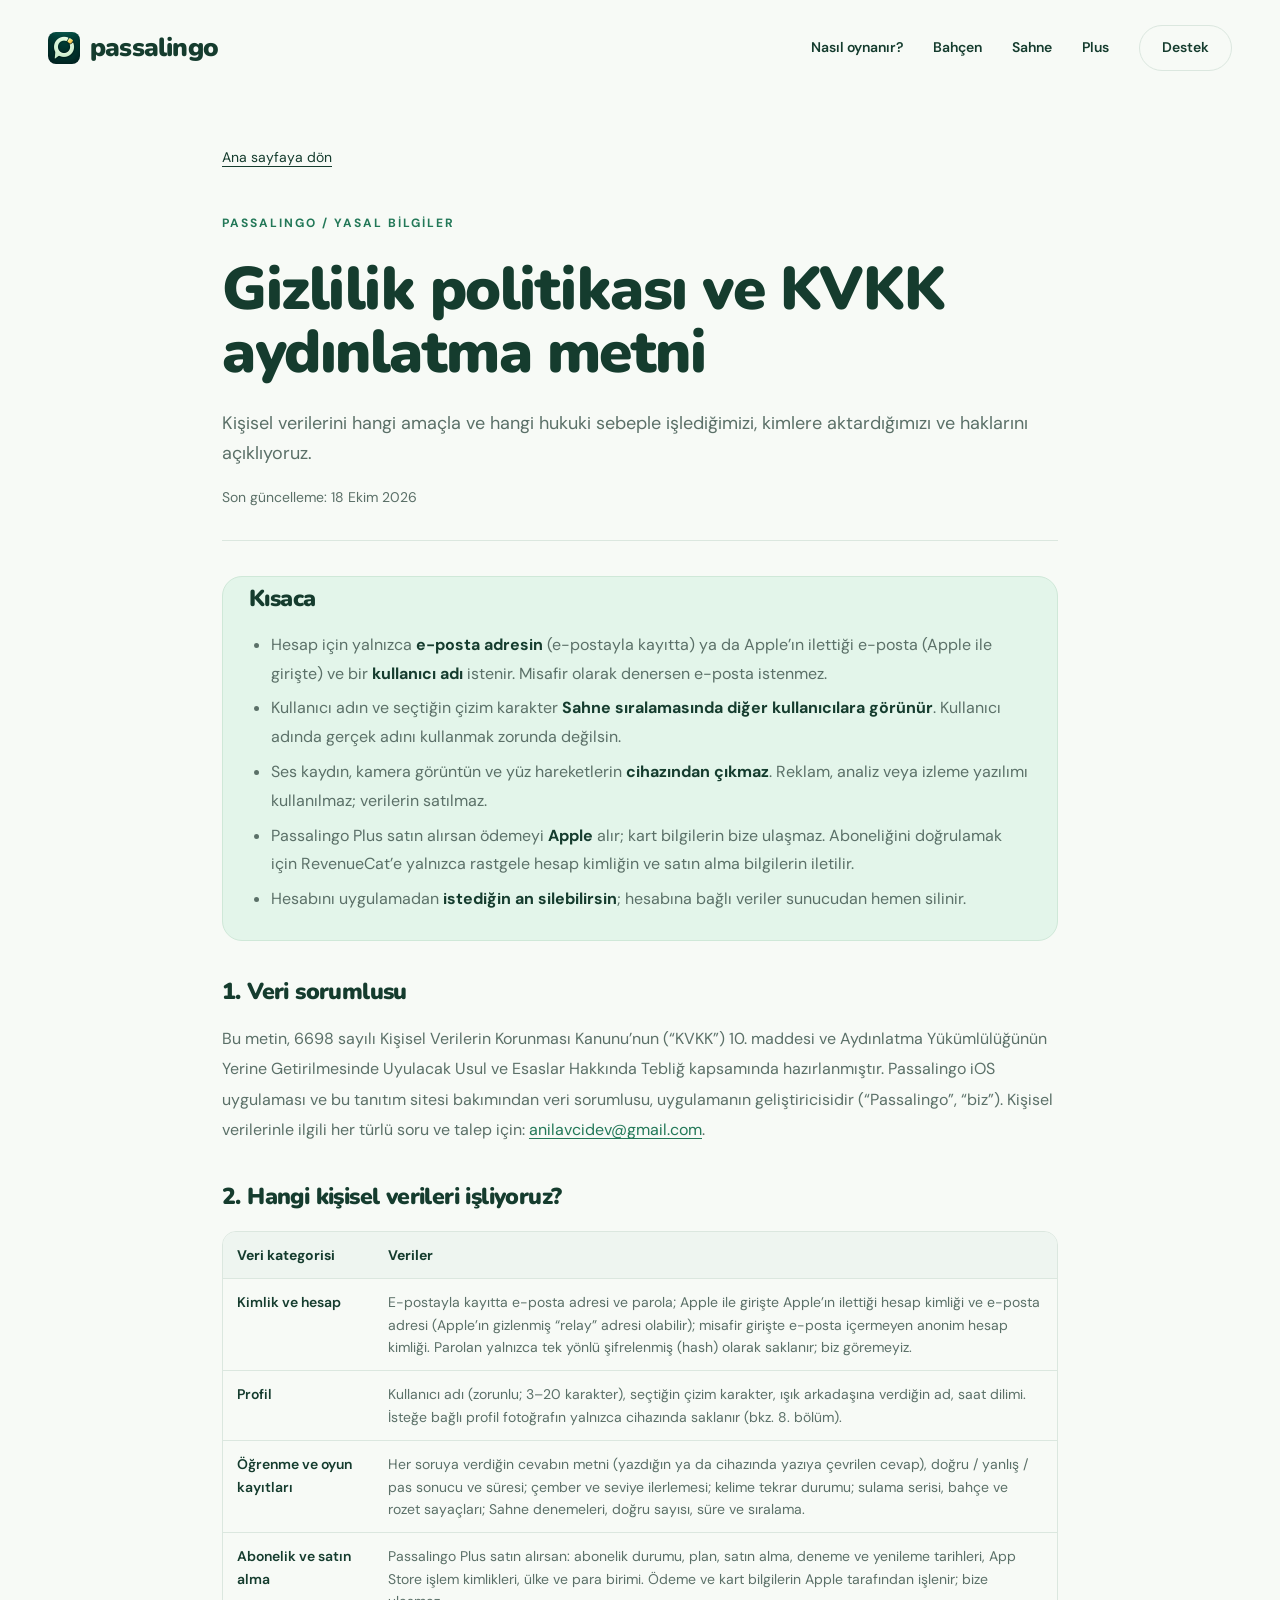
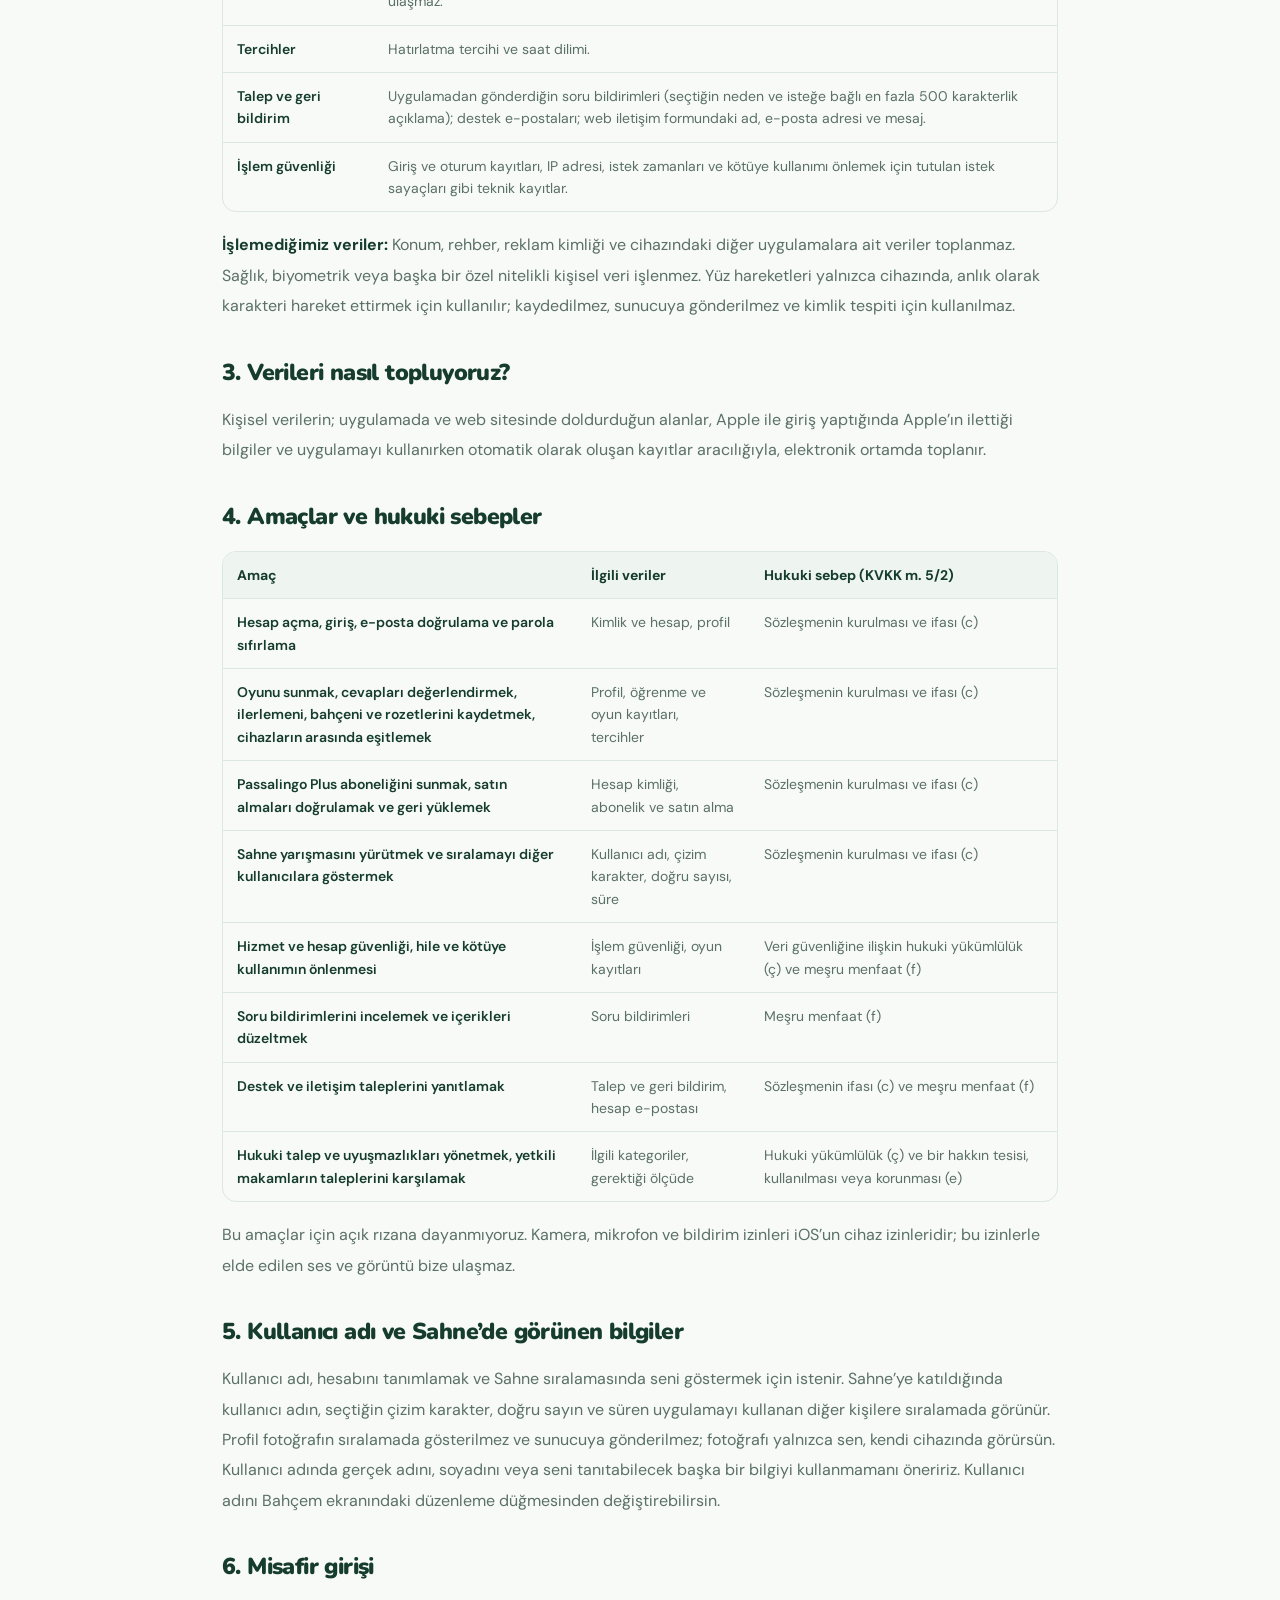
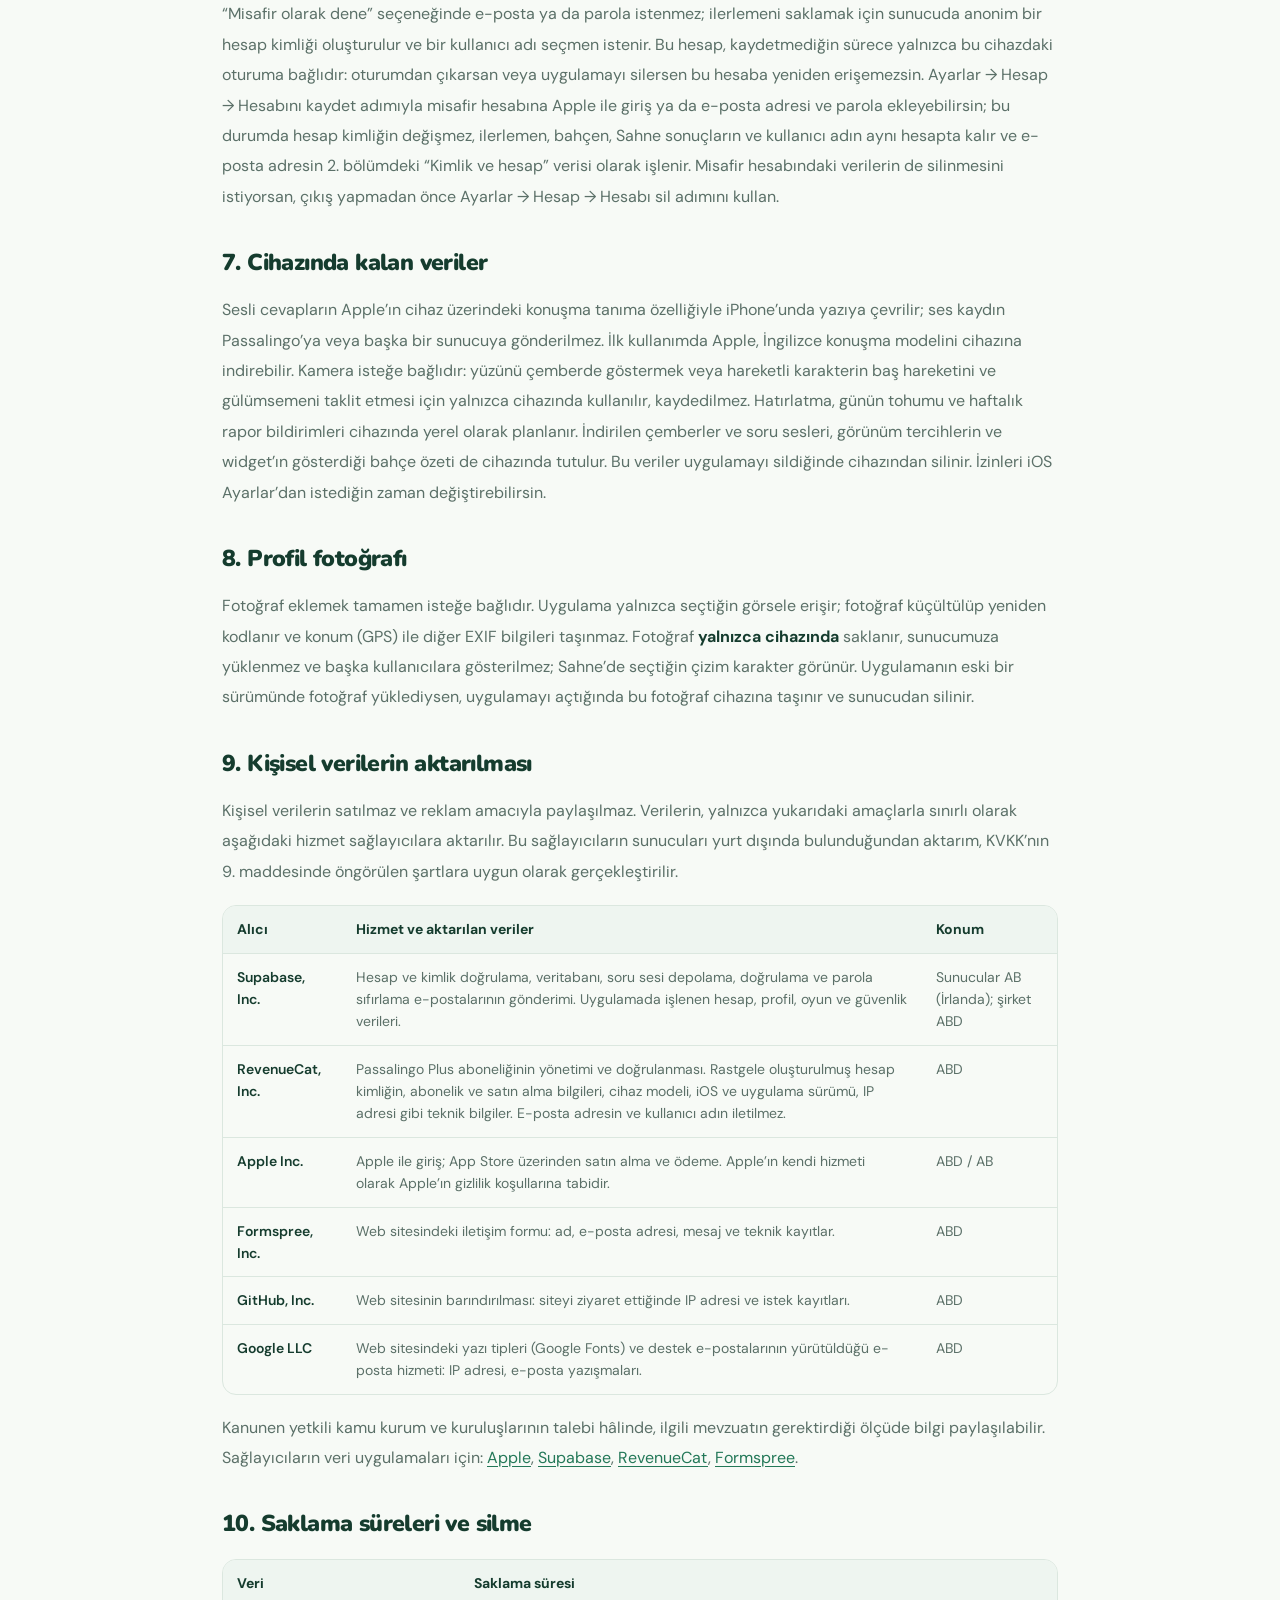
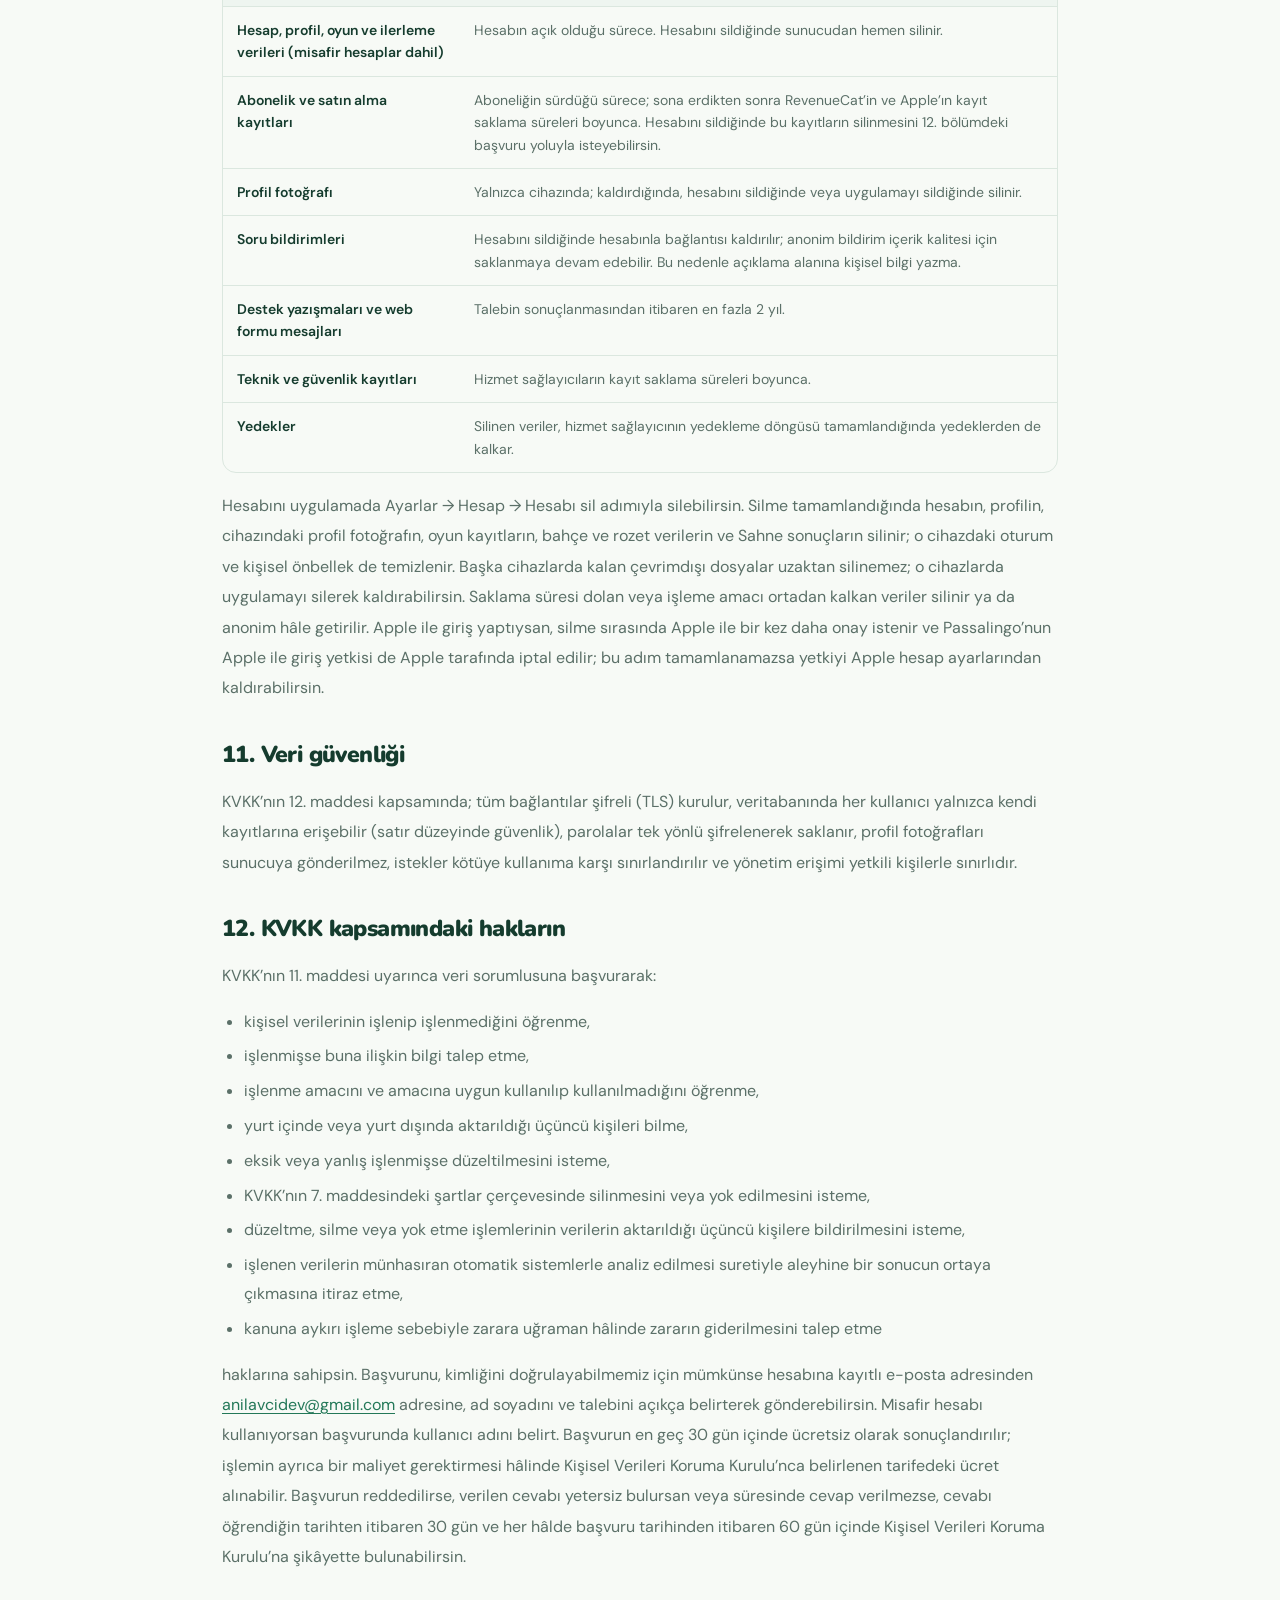
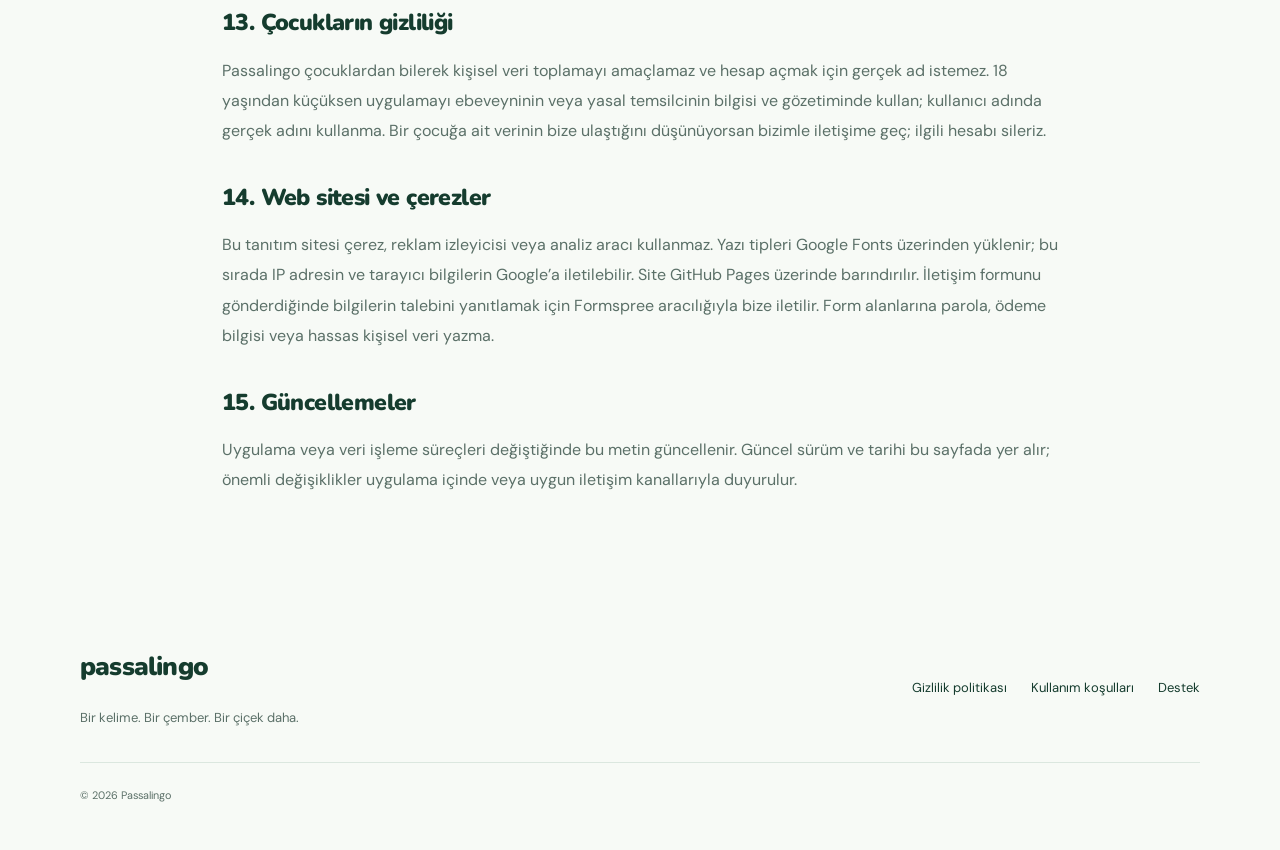
==== commit 8c161e08: "Site update for the 1.0 release: Plus, YDS, firefly guide - Home: current screenshots, firefly guide" ====
--- a/privacy.html
+++ b/privacy.html
@@ -17,7 +17,7 @@
 <a class="skip" href="#main">İçeriğe geç</a>
 <div class="topbar"><header>
   <a class="brand" href="index.html"><img src="assets/logo.png" alt="" width="32" height="32">passalingo</a>
-  <nav aria-label="Ana gezinme"><a href="index.html#nasil">Nasıl oynanır?</a><a href="index.html#bahce">Bahçen</a><a href="index.html#sahne">Sahne</a><a class="nav-contact" href="index.html#iletisim">İletişim</a></nav>
+  <nav aria-label="Ana gezinme"><a href="index.html#nasil">Nasıl oynanır?</a><a href="index.html#bahce">Bahçen</a><a href="index.html#sahne">Sahne</a><a href="index.html#plus">Plus</a><a class="nav-contact" href="index.html#iletisim">Destek</a></nav>
 </header></div>
 
 <main id="main" class="wrap legal">
@@ -25,7 +25,7 @@
 <span class="eyebrow">PASSALINGO / YASAL BİLGİLER</span>
 <h1>Gizlilik politikası ve KVKK aydınlatma metni</h1>
 <p class="lead">Kişisel verilerini hangi amaçla ve hangi hukuki sebeple işlediğimizi, kimlere aktardığımızı ve haklarını açıklıyoruz.</p>
-<p class="updated">Son güncelleme: 16 Ekim 2026</p>
+<p class="updated">Son güncelleme: 18 Ekim 2026</p>
 
 <div class="legal-body">
 
@@ -35,6 +35,7 @@
   <li>Hesap için yalnızca <b>e-posta adresin</b> (e-postayla kayıtta) ya da Apple’ın ilettiği e-posta (Apple ile girişte) ve bir <b>kullanıcı adı</b> istenir. Misafir olarak denersen e-posta istenmez.</li>
   <li>Kullanıcı adın ve seçtiğin çizim karakter <b>Sahne sıralamasında diğer kullanıcılara görünür</b>. Kullanıcı adında gerçek adını kullanmak zorunda değilsin.</li>
   <li>Ses kaydın, kamera görüntün ve yüz hareketlerin <b>cihazından çıkmaz</b>. Reklam, analiz veya izleme yazılımı kullanılmaz; verilerin satılmaz.</li>
+  <li>Passalingo Plus satın alırsan ödemeyi <b>Apple</b> alır; kart bilgilerin bize ulaşmaz. Aboneliğini doğrulamak için RevenueCat’e yalnızca rastgele hesap kimliğin ve satın alma bilgilerin iletilir.</li>
   <li>Hesabını uygulamadan <b>istediğin an silebilirsin</b>; hesabına bağlı veriler sunucudan hemen silinir.</li>
 </ul>
 </section>
@@ -50,8 +51,9 @@
 <thead><tr><th>Veri kategorisi</th><th>Veriler</th></tr></thead>
 <tbody>
 <tr><td data-label="Veri kategorisi">Kimlik ve hesap</td><td data-label="Veriler">E-postayla kayıtta e-posta adresi ve parola; Apple ile girişte Apple’ın ilettiği hesap kimliği ve e-posta adresi (Apple’ın gizlenmiş “relay” adresi olabilir); misafir girişte e-posta içermeyen anonim hesap kimliği. Parolan yalnızca tek yönlü şifrelenmiş (hash) olarak saklanır; biz göremeyiz.</td></tr>
-<tr><td data-label="Veri kategorisi">Profil</td><td data-label="Veriler">Kullanıcı adı (zorunlu; 3–20 karakter), seçtiğin çizim karakter, saat dilimi. İsteğe bağlı profil fotoğrafın yalnızca cihazında saklanır (bkz. 8. bölüm).</td></tr>
+<tr><td data-label="Veri kategorisi">Profil</td><td data-label="Veriler">Kullanıcı adı (zorunlu; 3–20 karakter), seçtiğin çizim karakter, ışık arkadaşına verdiğin ad, saat dilimi. İsteğe bağlı profil fotoğrafın yalnızca cihazında saklanır (bkz. 8. bölüm).</td></tr>
 <tr><td data-label="Veri kategorisi">Öğrenme ve oyun kayıtları</td><td data-label="Veriler">Her soruya verdiğin cevabın metni (yazdığın ya da cihazında yazıya çevrilen cevap), doğru / yanlış / pas sonucu ve süresi; çember ve seviye ilerlemesi; kelime tekrar durumu; sulama serisi, bahçe ve rozet sayaçları; Sahne denemeleri, doğru sayısı, süre ve sıralama.</td></tr>
+<tr><td data-label="Veri kategorisi">Abonelik ve satın alma</td><td data-label="Veriler">Passalingo Plus satın alırsan: abonelik durumu, plan, satın alma, deneme ve yenileme tarihleri, App Store işlem kimlikleri, ülke ve para birimi. Ödeme ve kart bilgilerin Apple tarafından işlenir; bize ulaşmaz.</td></tr>
 <tr><td data-label="Veri kategorisi">Tercihler</td><td data-label="Veriler">Hatırlatma tercihi ve saat dilimi.</td></tr>
 <tr><td data-label="Veri kategorisi">Talep ve geri bildirim</td><td data-label="Veriler">Uygulamadan gönderdiğin soru bildirimleri (seçtiğin neden ve isteğe bağlı en fazla 500 karakterlik açıklama); destek e-postaları; web iletişim formundaki ad, e-posta adresi ve mesaj.</td></tr>
 <tr><td data-label="Veri kategorisi">İşlem güvenliği</td><td data-label="Veriler">Giriş ve oturum kayıtları, IP adresi, istek zamanları ve kötüye kullanımı önlemek için tutulan istek sayaçları gibi teknik kayıtlar.</td></tr>
@@ -72,6 +74,7 @@
 <tbody>
 <tr><td data-label="Amaç">Hesap açma, giriş, e-posta doğrulama ve parola sıfırlama</td><td data-label="İlgili veriler">Kimlik ve hesap, profil</td><td data-label="Hukuki sebep (KVKK m. 5/2)">Sözleşmenin kurulması ve ifası (c)</td></tr>
 <tr><td data-label="Amaç">Oyunu sunmak, cevapları değerlendirmek, ilerlemeni, bahçeni ve rozetlerini kaydetmek, cihazların arasında eşitlemek</td><td data-label="İlgili veriler">Profil, öğrenme ve oyun kayıtları, tercihler</td><td data-label="Hukuki sebep (KVKK m. 5/2)">Sözleşmenin kurulması ve ifası (c)</td></tr>
+<tr><td data-label="Amaç">Passalingo Plus aboneliğini sunmak, satın almaları doğrulamak ve geri yüklemek</td><td data-label="İlgili veriler">Hesap kimliği, abonelik ve satın alma</td><td data-label="Hukuki sebep (KVKK m. 5/2)">Sözleşmenin kurulması ve ifası (c)</td></tr>
 <tr><td data-label="Amaç">Sahne yarışmasını yürütmek ve sıralamayı diğer kullanıcılara göstermek</td><td data-label="İlgili veriler">Kullanıcı adı, çizim karakter, doğru sayısı, süre</td><td data-label="Hukuki sebep (KVKK m. 5/2)">Sözleşmenin kurulması ve ifası (c)</td></tr>
 <tr><td data-label="Amaç">Hizmet ve hesap güvenliği, hile ve kötüye kullanımın önlenmesi</td><td data-label="İlgili veriler">İşlem güvenliği, oyun kayıtları</td><td data-label="Hukuki sebep (KVKK m. 5/2)">Veri güvenliğine ilişkin hukuki yükümlülük (ç) ve meşru menfaat (f)</td></tr>
 <tr><td data-label="Amaç">Soru bildirimlerini incelemek ve içerikleri düzeltmek</td><td data-label="İlgili veriler">Soru bildirimleri</td><td data-label="Hukuki sebep (KVKK m. 5/2)">Meşru menfaat (f)</td></tr>
@@ -109,13 +112,14 @@
 <thead><tr><th>Alıcı</th><th>Hizmet ve aktarılan veriler</th><th>Konum</th></tr></thead>
 <tbody>
 <tr><td data-label="Alıcı">Supabase, Inc.</td><td data-label="Hizmet ve aktarılan veriler">Hesap ve kimlik doğrulama, veritabanı, soru sesi depolama, doğrulama ve parola sıfırlama e-postalarının gönderimi. Uygulamada işlenen hesap, profil, oyun ve güvenlik verileri.</td><td data-label="Konum">Sunucular AB (İrlanda); şirket ABD</td></tr>
-<tr><td data-label="Alıcı">Apple Inc.</td><td data-label="Hizmet ve aktarılan veriler">Apple ile giriş. Apple’ın kendi hizmeti olarak Apple’ın gizlilik koşullarına tabidir.</td><td data-label="Konum">ABD / AB</td></tr>
+<tr><td data-label="Alıcı">RevenueCat, Inc.</td><td data-label="Hizmet ve aktarılan veriler">Passalingo Plus aboneliğinin yönetimi ve doğrulanması. Rastgele oluşturulmuş hesap kimliğin, abonelik ve satın alma bilgileri, cihaz modeli, iOS ve uygulama sürümü, IP adresi gibi teknik bilgiler. E-posta adresin ve kullanıcı adın iletilmez.</td><td data-label="Konum">ABD</td></tr>
+<tr><td data-label="Alıcı">Apple Inc.</td><td data-label="Hizmet ve aktarılan veriler">Apple ile giriş; App Store üzerinden satın alma ve ödeme. Apple’ın kendi hizmeti olarak Apple’ın gizlilik koşullarına tabidir.</td><td data-label="Konum">ABD / AB</td></tr>
 <tr><td data-label="Alıcı">Formspree, Inc.</td><td data-label="Hizmet ve aktarılan veriler">Web sitesindeki iletişim formu: ad, e-posta adresi, mesaj ve teknik kayıtlar.</td><td data-label="Konum">ABD</td></tr>
 <tr><td data-label="Alıcı">GitHub, Inc.</td><td data-label="Hizmet ve aktarılan veriler">Web sitesinin barındırılması: siteyi ziyaret ettiğinde IP adresi ve istek kayıtları.</td><td data-label="Konum">ABD</td></tr>
 <tr><td data-label="Alıcı">Google LLC</td><td data-label="Hizmet ve aktarılan veriler">Web sitesindeki yazı tipleri (Google Fonts) ve destek e-postalarının yürütüldüğü e-posta hizmeti: IP adresi, e-posta yazışmaları.</td><td data-label="Konum">ABD</td></tr>
 </tbody>
 </table></div>
-<p>Kanunen yetkili kamu kurum ve kuruluşlarının talebi hâlinde, ilgili mevzuatın gerektirdiği ölçüde bilgi paylaşılabilir. Sağlayıcıların veri uygulamaları için: <a href="https://www.apple.com/legal/privacy/" target="_blank" rel="noopener noreferrer">Apple</a>, <a href="https://supabase.com/privacy" target="_blank" rel="noopener noreferrer">Supabase</a>, <a href="https://formspree.io/legal/privacy-policy/" target="_blank" rel="noopener noreferrer">Formspree</a>.</p>
+<p>Kanunen yetkili kamu kurum ve kuruluşlarının talebi hâlinde, ilgili mevzuatın gerektirdiği ölçüde bilgi paylaşılabilir. Sağlayıcıların veri uygulamaları için: <a href="https://www.apple.com/legal/privacy/" target="_blank" rel="noopener noreferrer">Apple</a>, <a href="https://supabase.com/privacy" target="_blank" rel="noopener noreferrer">Supabase</a>, <a href="https://www.revenuecat.com/privacy" target="_blank" rel="noopener noreferrer">RevenueCat</a>, <a href="https://formspree.io/legal/privacy-policy/" target="_blank" rel="noopener noreferrer">Formspree</a>.</p>
 </section>
 
 <section>
@@ -124,6 +128,7 @@
 <thead><tr><th>Veri</th><th>Saklama süresi</th></tr></thead>
 <tbody>
 <tr><td data-label="Veri">Hesap, profil, oyun ve ilerleme verileri (misafir hesaplar dahil)</td><td data-label="Saklama süresi">Hesabın açık olduğu sürece. Hesabını sildiğinde sunucudan hemen silinir.</td></tr>
+<tr><td data-label="Veri">Abonelik ve satın alma kayıtları</td><td data-label="Saklama süresi">Aboneliğin sürdüğü sürece; sona erdikten sonra RevenueCat’in ve Apple’ın kayıt saklama süreleri boyunca. Hesabını sildiğinde bu kayıtların silinmesini 12. bölümdeki başvuru yoluyla isteyebilirsin.</td></tr>
 <tr><td data-label="Veri">Profil fotoğrafı</td><td data-label="Saklama süresi">Yalnızca cihazında; kaldırdığında, hesabını sildiğinde veya uygulamayı sildiğinde silinir.</td></tr>
 <tr><td data-label="Veri">Soru bildirimleri</td><td data-label="Saklama süresi">Hesabını sildiğinde hesabınla bağlantısı kaldırılır; anonim bildirim içerik kalitesi için saklanmaya devam edebilir. Bu nedenle açıklama alanına kişisel bilgi yazma.</td></tr>
 <tr><td data-label="Veri">Destek yazışmaları ve web formu mesajları</td><td data-label="Saklama süresi">Talebin sonuçlanmasından itibaren en fazla 2 yıl.</td></tr>
@@ -177,7 +182,7 @@
 <footer>
   <a class="brand" href="index.html">passalingo</a>
   <p>Bir kelime. Bir çember. Bir çiçek daha.</p>
-  <div><a href="privacy.html">Gizlilik politikası</a><a href="terms.html">Kullanım koşulları</a><a href="mailto:anilavcidev@gmail.com">İletişim</a></div>
+  <div><a href="privacy.html">Gizlilik politikası</a><a href="terms.html">Kullanım koşulları</a><a href="mailto:anilavcidev@gmail.com">Destek</a></div>
   <small>© 2026 Passalingo</small>
 </footer>
 </body>
--- a/styles.css
+++ b/styles.css
@@ -36,7 +36,7 @@
 h2{font-size:clamp(34px,3.8vw,50px)}
 h3{font-size:22px;letter-spacing:-.5px;font-weight:800}
 .lead{color:var(--muted);font-size:18px}
-.button{border:0;border-radius:50px;background:var(--green);color:#fff;padding:16px 26px;font-weight:700;text-decoration:none;display:inline-flex;align-items:center;justify-content:center;cursor:pointer;font-size:15px;transition:background .2s,transform .2s}
+.button{white-space:nowrap;border:0;border-radius:50px;background:var(--green);color:#fff;padding:16px 26px;font-weight:700;text-decoration:none;display:inline-flex;align-items:center;justify-content:center;cursor:pointer;font-size:15px;transition:background .2s,transform .2s}
 .button:hover{background:#2a8a65;transform:translateY(-2px)}
 .button:disabled{opacity:.65;cursor:wait;transform:none}
 
@@ -62,7 +62,7 @@
 .hero-art{position:relative;height:620px;display:flex;align-items:center;justify-content:center}
 .glow{position:absolute;width:460px;height:460px;border-radius:50%;background:radial-gradient(circle,#71d4a933 0%,transparent 65%)}
 .phone-hero{position:relative;width:290px;transform:rotate(4deg);border-color:#050d0b;box-shadow:0 40px 80px #00000060,0 0 0 1px #ffffff14}
-.sprout{position:absolute;width:210px;height:auto;-webkit-mask-image:linear-gradient(#000 78%,transparent 98%);mask-image:linear-gradient(#000 78%,transparent 98%);bottom:20px;left:calc(50% - 250px);transform:rotate(-8deg);filter:drop-shadow(0 18px 24px #00000055);z-index:1}
+.guide{position:absolute;width:200px;height:auto;bottom:24px;left:calc(50% - 255px);z-index:1;border-radius:50%;-webkit-mask-image:radial-gradient(circle at 50% 50%,#000 52%,transparent 71%);mask-image:radial-gradient(circle at 50% 50%,#000 52%,transparent 71%)}
 .chip{position:absolute;z-index:2;background:#ffffffee;color:var(--ink);border-radius:16px;padding:9px 18px;font-family:Nunito,sans-serif;font-size:20px;font-weight:900;box-shadow:0 14px 30px #00000035;line-height:1.25}
 .chip small{display:block;font-family:'DM Sans',sans-serif;font-size:12px;font-weight:500;color:var(--muted)}
 .chip-word{top:80px;left:calc(50% - 255px);transform:rotate(-8deg)}
@@ -99,6 +99,32 @@
 .card p{margin:8px 0 0;color:var(--muted);font-size:14.5px}
 .source-note{margin:28px 0 0;font-size:12px;color:var(--muted)}
 
+.tag{display:inline-block;font-style:normal;font-family:'DM Sans',sans-serif;font-size:10.5px;font-weight:700;letter-spacing:.6px;text-transform:uppercase;color:#6b4a07;background:#ffe9a8;border-radius:20px;padding:2px 8px;vertical-align:3px;margin-left:4px}
+.spotlight{display:grid;grid-template-columns:.8fr 1.2fr;gap:70px;align-items:center;margin-bottom:70px}
+.spotlight h2{margin:20px 0}
+.spotlight-art{text-align:center}
+.spotlight-art .phone{width:260px;margin:0 auto 18px;transform:rotate(-3deg)}
+.spotlight-art small{color:var(--muted);font-size:12px}
+.guide-section{position:relative;background:linear-gradient(180deg,var(--night),var(--night-2));color:#fff;padding:90px 0;overflow:hidden}
+.guide-section .eyebrow{color:var(--mint)}
+.guide-section h2{margin:20px 0}
+.guide-section .lead{color:var(--night-text)}
+.guide-note{color:var(--night-muted);font-size:15px}
+.guide-grid{display:grid;grid-template-columns:1fr 1fr;gap:60px;align-items:center}
+.guide-stages{width:100%;height:auto;border-radius:24px;display:block}
+.plus-section .section-heading p{max-width:440px}
+.plans{display:grid;grid-template-columns:1fr 1fr;gap:22px;margin-top:48px}
+.plan{border:1px solid var(--line);border-radius:24px;padding:30px;background:#fff}
+.plan h3{font-size:24px}
+.plan-sub{margin:6px 0 0;color:var(--muted);font-size:14px}
+.plan .ticks li{color:var(--ink);font-size:15px}
+.plan-plus{background:linear-gradient(160deg,#103a30,#0b2320);border-color:#0b2320;color:#fff;box-shadow:0 30px 60px #0b232030}
+.plan-plus h3{color:#ffe27a}
+.plan-plus .plan-sub{color:var(--night-muted)}
+.plan-plus .ticks li{color:#e4f3ec}
+.plan-plus .ticks li:before{background:#ffe27a;color:#3a2a06}
+.plan-note{margin:22px 0 0;color:var(--muted);font-size:13px;line-height:1.8;max-width:900px}
+.plan-note a{color:var(--green)}
 .ticks{list-style:none;padding:0;margin:26px 0 0}
 .ticks li{position:relative;padding:0 0 0 34px;margin-top:16px;color:var(--muted);font-size:15px}
 .ticks li:before{content:'✓';position:absolute;left:0;top:1px;width:22px;height:22px;border-radius:50%;background:var(--mint);color:var(--ink);font-size:12px;font-weight:700;display:grid;place-items:center}
@@ -203,8 +229,8 @@
 .legal-body tr:last-child td{border-bottom:0}
 
 @media(min-width:1000px){
-  .sprout{animation:bob 6s ease-in-out infinite}
-  @keyframes bob{50%{transform:translateY(-10px) rotate(-4deg)}}
+  .guide{animation:bob 6s ease-in-out infinite}
+  @keyframes bob{50%{transform:translateY(-10px)}}
   .fireflies i{animation:glow 4s ease-in-out infinite}
   .fireflies i:nth-child(odd){animation-delay:-2s}
   @keyframes glow{50%{opacity:.2;transform:translateY(-8px)}}
@@ -219,6 +245,8 @@
   .flow{gap:28px}
   .flow .phone{width:100%;max-width:230px}
   .cards{grid-template-columns:1fr 1fr}
+  .spotlight,.guide-grid{grid-template-columns:1fr;gap:44px}
+  .spotlight-art{order:2}
   .garden-section,.review-grid,.stage-grid{grid-template-columns:1fr;gap:56px}
   .garden-art{max-width:560px}
   .garden-list{grid-template-columns:repeat(3,1fr)}
@@ -239,7 +267,8 @@
   h2{font-size:36px}
   .hero{padding-top:20px;padding-bottom:10px}
   .hero-copy>p{font-size:16.5px}
-  .hero-actions{gap:18px}
+  .hero-actions{gap:14px}
+  .hero .button{padding:14px 18px}
   .button{padding:14px 22px;font-size:14px}
   .release{font-size:12.5px}
   .hero-stats{gap:22px;margin-top:34px}
@@ -247,7 +276,7 @@
   .hero-art{height:520px;max-width:380px;width:100%;margin:0 auto}
   .phone-hero{width:230px}
   .glow{width:340px;height:340px}
-  .sprout{width:140px;left:0;bottom:30px}
+  .guide{width:140px;left:-6px;bottom:34px}
   .chip{font-size:16px;padding:7px 14px}
   .chip-word{top:40px;left:0}
   .chip-streak{top:150px;right:0}
@@ -265,6 +294,11 @@
   .flow p{margin:0 auto}
   .feature-section,.review-section{padding:64px 0}
   .cards{grid-template-columns:1fr;gap:14px;margin-top:36px}
+  .spotlight{margin-bottom:50px}
+  .spotlight-art .phone{width:230px}
+  .guide-section{padding:64px 0}
+  .plans{grid-template-columns:1fr;gap:14px;margin-top:34px}
+  .plan{padding:24px}
   .card{padding:22px}
   .card .icon{margin-bottom:14px}
   .lead{font-size:16px}
